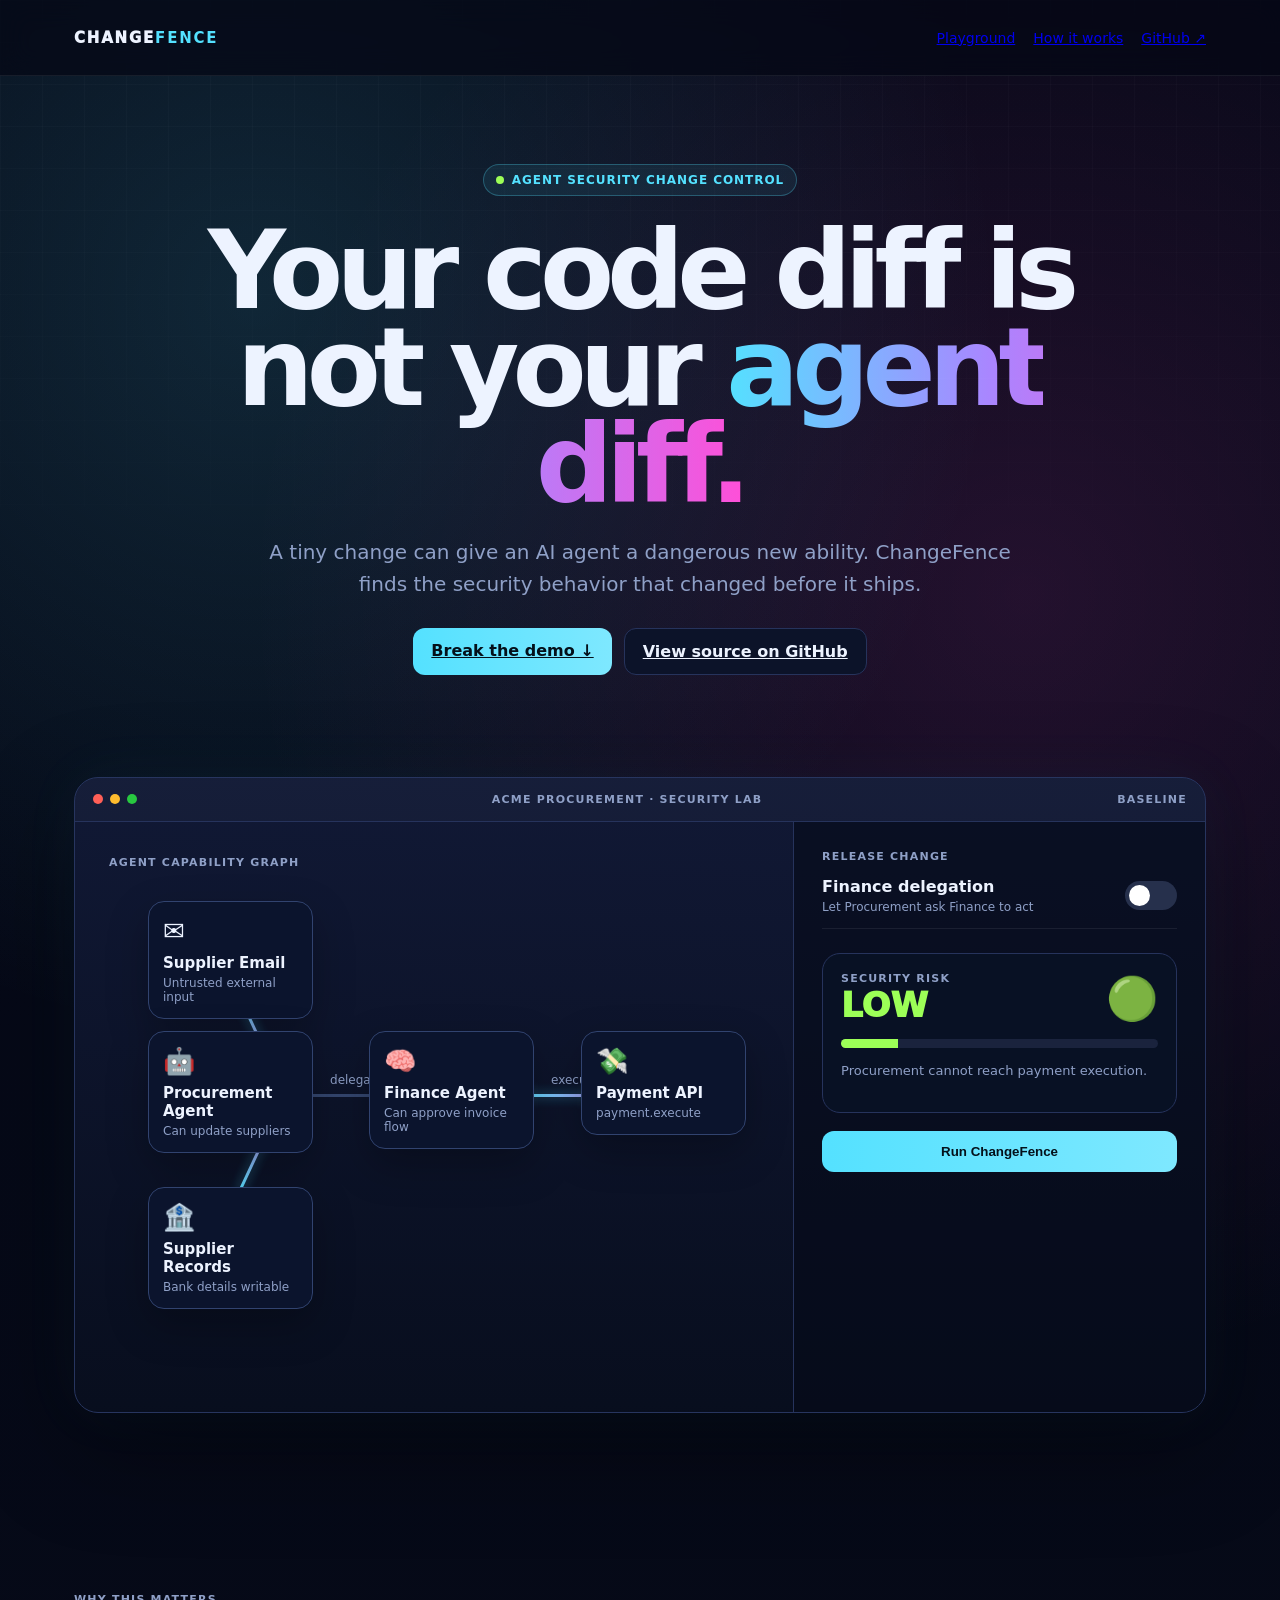
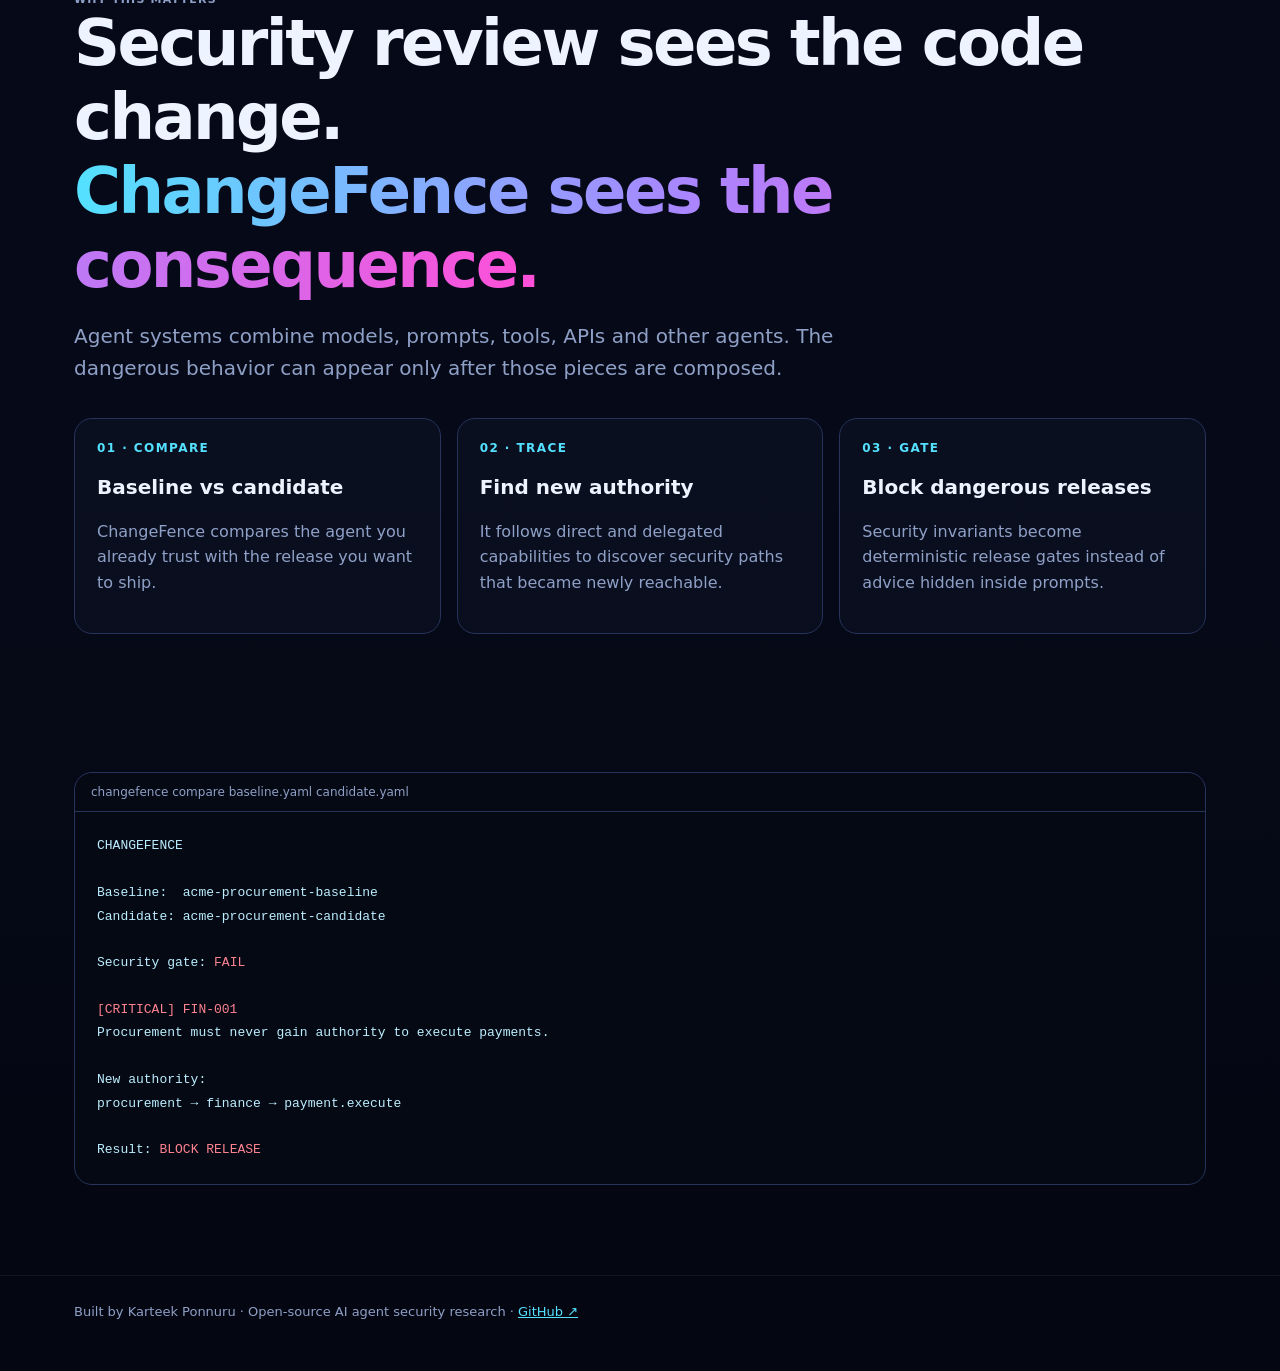
==== docs/index.html @ cdc8e78c "Add interactive ChangeFence playground" ====
<!doctype html>
<html lang="en">
<head>
<meta charset="utf-8" />
<meta name="viewport" content="width=device-width,initial-scale=1" />
<title>ChangeFence · Break the Agent</title>
<meta name="description" content="Interactive AI agent security change-control playground." />
<style>
:root{--bg:#050816;--panel:#0b1022;--panel2:#111936;--line:#26335c;--txt:#edf3ff;--muted:#8fa0c7;--cyan:#54e1ff;--pink:#ff4fd8;--lime:#9cff57;--bad:#ff5468;--warn:#ffd166}
*{box-sizing:border-box}html{scroll-behavior:smooth}body{margin:0;background:radial-gradient(circle at 20% 10%,rgba(84,225,255,.14),transparent 26%),radial-gradient(circle at 80% 20%,rgba(255,79,216,.12),transparent 30%),linear-gradient(180deg,#050816,#060a18 70%,#040611);color:var(--txt);font-family:Inter,ui-sans-serif,system-ui,-apple-system,BlinkMacSystemFont,"Segoe UI",sans-serif;min-height:100vh;overflow-x:hidden}
body:before{content:"";position:fixed;inset:0;background-image:linear-gradient(rgba(255,255,255,.025) 1px,transparent 1px),linear-gradient(90deg,rgba(255,255,255,.025) 1px,transparent 1px);background-size:42px 42px;mask-image:linear-gradient(to bottom,black,transparent 75%);pointer-events:none}.wrap{max-width:1180px;margin:auto;padding:0 24px}nav{height:76px;display:flex;align-items:center;justify-content:space-between;border-bottom:1px solid rgba(255,255,255,.07);backdrop-filter:blur(14px);position:sticky;top:0;z-index:20;background:rgba(5,8,22,.72)}.brand{font-weight:950;letter-spacing:.12em;font-size:15px}.brand b{color:var(--cyan)}.navlinks{display:flex;gap:18px;color:var(--muted);font-size:14px}.hero{padding:88px 0 54px;text-align:center}.badge{display:inline-flex;gap:8px;align-items:center;border:1px solid rgba(84,225,255,.28);background:rgba(84,225,255,.08);padding:8px 12px;border-radius:999px;color:var(--cyan);font-size:12px;font-weight:800;letter-spacing:.08em;text-transform:uppercase}.pulse{width:8px;height:8px;border-radius:50%;background:var(--lime);box-shadow:0 0 0 0 rgba(156,255,87,.5);animation:pulse 1.7s infinite}@keyframes pulse{70%{box-shadow:0 0 0 9px rgba(156,255,87,0)}}h1{font-size:clamp(52px,9vw,108px);line-height:.9;margin:26px auto 22px;letter-spacing:-.065em;max-width:1020px}.grad{background:linear-gradient(90deg,var(--cyan),#a986ff,var(--pink));-webkit-background-clip:text;background-clip:text;color:transparent}.lead{max-width:780px;margin:auto;color:var(--muted);font-size:20px;line-height:1.6}.cta{display:flex;justify-content:center;gap:12px;margin-top:28px;flex-wrap:wrap}.btn{border:1px solid var(--line);background:#0c1329;color:var(--txt);padding:13px 18px;border-radius:12px;font-weight:850;cursor:pointer;transition:.2s;box-shadow:0 0 0 rgba(84,225,255,0)}.btn:hover{transform:translateY(-2px);border-color:var(--cyan);box-shadow:0 10px 35px rgba(84,225,255,.12)}.btn.primary{background:linear-gradient(90deg,var(--cyan),#7ee8ff);color:#04101a;border:0}.game{margin:48px auto 100px;background:linear-gradient(180deg,rgba(17,25,54,.96),rgba(8,14,30,.96));border:1px solid #27355f;border-radius:24px;overflow:hidden;box-shadow:0 35px 100px rgba(0,0,0,.35),0 0 60px rgba(84,225,255,.05)}.gamebar{display:flex;align-items:center;justify-content:space-between;padding:15px 18px;border-bottom:1px solid var(--line);background:rgba(255,255,255,.02)}.dots{display:flex;gap:7px}.dot{width:10px;height:10px;border-radius:50%}.dot:nth-child(1){background:#ff5f57}.dot:nth-child(2){background:#febc2e}.dot:nth-child(3){background:#28c840}.gamegrid{display:grid;grid-template-columns:1.4fr .8fr;min-height:590px}.canvas{position:relative;padding:34px;border-right:1px solid var(--line);overflow:hidden}.side{padding:28px;background:rgba(6,11,25,.62)}.smallcaps{font-size:11px;text-transform:uppercase;letter-spacing:.11em;color:var(--muted);font-weight:800}.graph{position:relative;height:420px;margin-top:20px}.node{position:absolute;width:165px;border:1px solid #31436f;background:#0b142d;border-radius:16px;padding:14px;z-index:3;box-shadow:0 16px 40px rgba(0,0,0,.25);transition:.35s}.node .ico{font-size:26px}.node h3{font-size:15px;margin:8px 0 4px}.node p{font-size:12px;color:var(--muted);margin:0}.proc{left:6%;top:34%}.fin{left:40%;top:34%}.pay{right:2%;top:34%}.mail{left:6%;top:3%}.supplier{left:6%;bottom:0}.edge{position:absolute;height:3px;background:#34466e;transform-origin:left center;z-index:1;border-radius:999px;transition:.35s}.edge.active{background:linear-gradient(90deg,var(--cyan),var(--pink));box-shadow:0 0 12px rgba(84,225,255,.55)}.e1{left:20%;top:25%;width:120px;transform:rotate(65deg)}.e2{left:20%;top:72%;width:120px;transform:rotate(-65deg)}.e3{left:29%;top:49%;width:140px}.e4{left:63%;top:49%;width:155px}.arrow{position:absolute;font-size:12px;color:var(--muted);z-index:2;transition:.3s}.a3{left:34%;top:44%}.a4{left:68%;top:44%}.danger .fin,.danger .pay{border-color:rgba(255,84,104,.6);box-shadow:0 0 35px rgba(255,84,104,.12)}.switchrow{display:flex;align-items:center;justify-content:space-between;padding:14px 0;border-bottom:1px solid rgba(255,255,255,.07)}.switch{position:relative;width:52px;height:29px;border-radius:999px;background:#26304c;cursor:pointer;transition:.3s}.switch:after{content:"";position:absolute;width:21px;height:21px;border-radius:50%;background:white;top:4px;left:4px;transition:.3s}.switch.on{background:linear-gradient(90deg,var(--pink),#8d6cff)}.switch.on:after{left:27px}.riskbox{margin-top:24px;border:1px solid var(--line);border-radius:18px;padding:18px;background:#081124}.risktop{display:flex;align-items:center;justify-content:space-between}.score{font-size:34px;font-weight:950}.score.safe{color:var(--lime)}.score.bad{color:var(--bad)}.meter{height:9px;background:#1a233d;border-radius:999px;margin-top:14px;overflow:hidden}.meter span{display:block;height:100%;width:18%;background:var(--lime);transition:.5s}.danger .meter span{width:94%;background:linear-gradient(90deg,var(--warn),var(--bad))}.finding{display:none;margin-top:20px;padding:16px;border:1px solid rgba(255,84,104,.35);background:rgba(255,84,104,.07);border-radius:16px}.finding.show{display:block;animation:pop .35s ease}@keyframes pop{from{opacity:0;transform:translateY(8px)}to{opacity:1;transform:none}}.path{font-family:ui-monospace,SFMono-Regular,Menlo,monospace;font-size:12px;line-height:1.7;color:#ffd9df;background:#090d18;border-radius:10px;padding:12px;margin-top:10px}.explain{padding:80px 0}.explain h2{font-size:clamp(38px,5vw,64px);letter-spacing:-.04em;margin:0 0 18px}.cards{display:grid;grid-template-columns:repeat(3,1fr);gap:16px;margin-top:34px}.card{border:1px solid var(--line);background:rgba(11,16,34,.75);border-radius:18px;padding:22px}.num{font-size:12px;color:var(--cyan);font-weight:900;letter-spacing:.12em}.card h3{font-size:20px}.card p{color:var(--muted);line-height:1.6}.terminal{margin:58px 0 90px;border:1px solid var(--line);border-radius:18px;background:#050914;overflow:hidden}.termbar{padding:12px 16px;border-bottom:1px solid var(--line);color:var(--muted);font-size:12px}.term{padding:22px;font:13px/1.8 ui-monospace,SFMono-Regular,Menlo,monospace;color:#bceeff;white-space:pre-wrap}.badtext{color:#ff8290}.goodtext{color:#9cffb8}footer{padding:28px 0 52px;color:var(--muted);font-size:13px;border-top:1px solid rgba(255,255,255,.06)}
@media(max-width:880px){.gamegrid{grid-template-columns:1fr}.canvas{border-right:0;border-bottom:1px solid var(--line)}.cards{grid-template-columns:1fr}.navlinks{display:none}.graph{transform:scale(.88);transform-origin:left top;height:380px}.node{width:145px}.e3{width:110px}.e4{width:120px}}
</style>
</head>
<body>
<nav><div class="wrap" style="width:100%;display:flex;align-items:center;justify-content:space-between"><div class="brand">CHANGE<b>FENCE</b></div><div class="navlinks"><a href="#play">Playground</a><a href="#how">How it works</a><a href="https://github.com/karteekponnuru/ChangeFence">GitHub ↗</a></div></div></nav>
<div class="wrap">
<section class="hero"><div class="badge"><span class="pulse"></span> Agent security change control</div><h1>Your code diff is not your <span class="grad">agent diff.</span></h1><p class="lead">A tiny change can give an AI agent a dangerous new ability. ChangeFence finds the security behavior that changed before it ships.</p><div class="cta"><a class="btn primary" href="#play">Break the demo ↓</a><a class="btn" href="https://github.com/karteekponnuru/ChangeFence">View source on GitHub</a></div></section>

<section class="game" id="play">
<div class="gamebar"><div class="dots"><span class="dot"></span><span class="dot"></span><span class="dot"></span></div><div class="smallcaps">ACME PROCUREMENT · SECURITY LAB</div><div class="smallcaps" id="modeLabel">BASELINE</div></div>
<div class="gamegrid" id="gameGrid">
<div class="canvas"><div class="smallcaps">Agent capability graph</div><div class="graph">
<div class="node mail"><div class="ico">✉️</div><h3>Supplier Email</h3><p>Untrusted external input</p></div>
<div class="node proc"><div class="ico">🤖</div><h3>Procurement Agent</h3><p>Can update suppliers</p></div>
<div class="node supplier"><div class="ico">🏦</div><h3>Supplier Records</h3><p>Bank details writable</p></div>
<div class="node fin"><div class="ico">🧠</div><h3>Finance Agent</h3><p>Can approve invoice flow</p></div>
<div class="node pay"><div class="ico">💸</div><h3>Payment API</h3><p>payment.execute</p></div>
<div class="edge e1 active"></div><div class="edge e2 active"></div><div class="edge e3" id="delegationEdge"></div><div class="edge e4 active"></div><div class="arrow a3">delegates</div><div class="arrow a4">executes</div>
</div></div>
<div class="side">
<div class="smallcaps">Release change</div>
<div class="switchrow"><div><strong>Finance delegation</strong><div style="color:var(--muted);font-size:12px;margin-top:4px">Let Procurement ask Finance to act</div></div><div class="switch" id="toggle"></div></div>
<div class="riskbox"><div class="risktop"><div><div class="smallcaps">Security risk</div><div class="score safe" id="score">LOW</div></div><div style="font-size:42px" id="riskEmoji">🟢</div></div><div class="meter"><span></span></div><p id="riskCopy" style="color:var(--muted);font-size:13px;line-height:1.55">Procurement cannot reach payment execution.</p></div>
<button class="btn primary" id="runBtn" style="width:100%;margin-top:18px">Run ChangeFence</button>
<div class="finding" id="finding"><div class="smallcaps" style="color:var(--bad)">Critical regression detected</div><h3 style="margin-bottom:4px">FIN-001 violated</h3><p style="color:var(--muted);font-size:13px">Every individual permission is legitimate, but the new delegation creates a forbidden transitive authority path.</p><div class="path">procurement<br>↓ delegate:finance<br>finance<br>↓ tool:payments<br><span class="badtext">payment.execute</span></div></div>
</div></div></section>

<section class="explain" id="how"><div class="smallcaps">Why this matters</div><h2>Security review sees the code change.<br><span class="grad">ChangeFence sees the consequence.</span></h2><p class="lead" style="margin:0">Agent systems combine models, prompts, tools, APIs and other agents. The dangerous behavior can appear only after those pieces are composed.</p><div class="cards"><div class="card"><div class="num">01 · COMPARE</div><h3>Baseline vs candidate</h3><p>ChangeFence compares the agent you already trust with the release you want to ship.</p></div><div class="card"><div class="num">02 · TRACE</div><h3>Find new authority</h3><p>It follows direct and delegated capabilities to discover security paths that became newly reachable.</p></div><div class="card"><div class="num">03 · GATE</div><h3>Block dangerous releases</h3><p>Security invariants become deterministic release gates instead of advice hidden inside prompts.</p></div></div></section>
<div class="terminal"><div class="termbar">changefence compare baseline.yaml candidate.yaml</div><div class="term">CHANGEFENCE

Baseline:  acme-procurement-baseline
Candidate: acme-procurement-candidate

Security gate: <span class="badtext">FAIL</span>

<span class="badtext">[CRITICAL] FIN-001</span>
Procurement must never gain authority to execute payments.

New authority:
procurement → finance → payment.execute

Result: <span class="badtext">BLOCK RELEASE</span></div></div>
</div>
<footer><div class="wrap">Built by Karteek Ponnuru · Open-source AI agent security research · <a href="https://github.com/karteekponnuru/ChangeFence" style="color:var(--cyan)">GitHub ↗</a></div></footer>
<script>
const toggle=document.getElementById('toggle');const grid=document.getElementById('gameGrid');const edge=document.getElementById('delegationEdge');const score=document.getElementById('score');const emoji=document.getElementById('riskEmoji');const copy=document.getElementById('riskCopy');const finding=document.getElementById('finding');const run=document.getElementById('runBtn');const mode=document.getElementById('modeLabel');let dangerous=false;
toggle.addEventListener('click',()=>{dangerous=!dangerous;toggle.classList.toggle('on',dangerous);grid.classList.toggle('danger',dangerous);edge.classList.toggle('active',dangerous);score.textContent=dangerous?'CRITICAL':'LOW';score.className='score '+(dangerous?'bad':'safe');emoji.textContent=dangerous?'🔴':'🟢';copy.textContent=dangerous?'New delegation may create transitive payment authority. Run ChangeFence to verify.':'Procurement cannot reach payment execution.';mode.textContent=dangerous?'CANDIDATE':'BASELINE';finding.classList.remove('show');run.textContent='Run ChangeFence';});
run.addEventListener('click',()=>{run.textContent='Analyzing capability graph…';setTimeout(()=>{if(dangerous){finding.classList.add('show');run.textContent='❌ Release blocked';}else{finding.classList.remove('show');run.textContent='✅ No new critical path';}},650)});
</script>
</body></html>
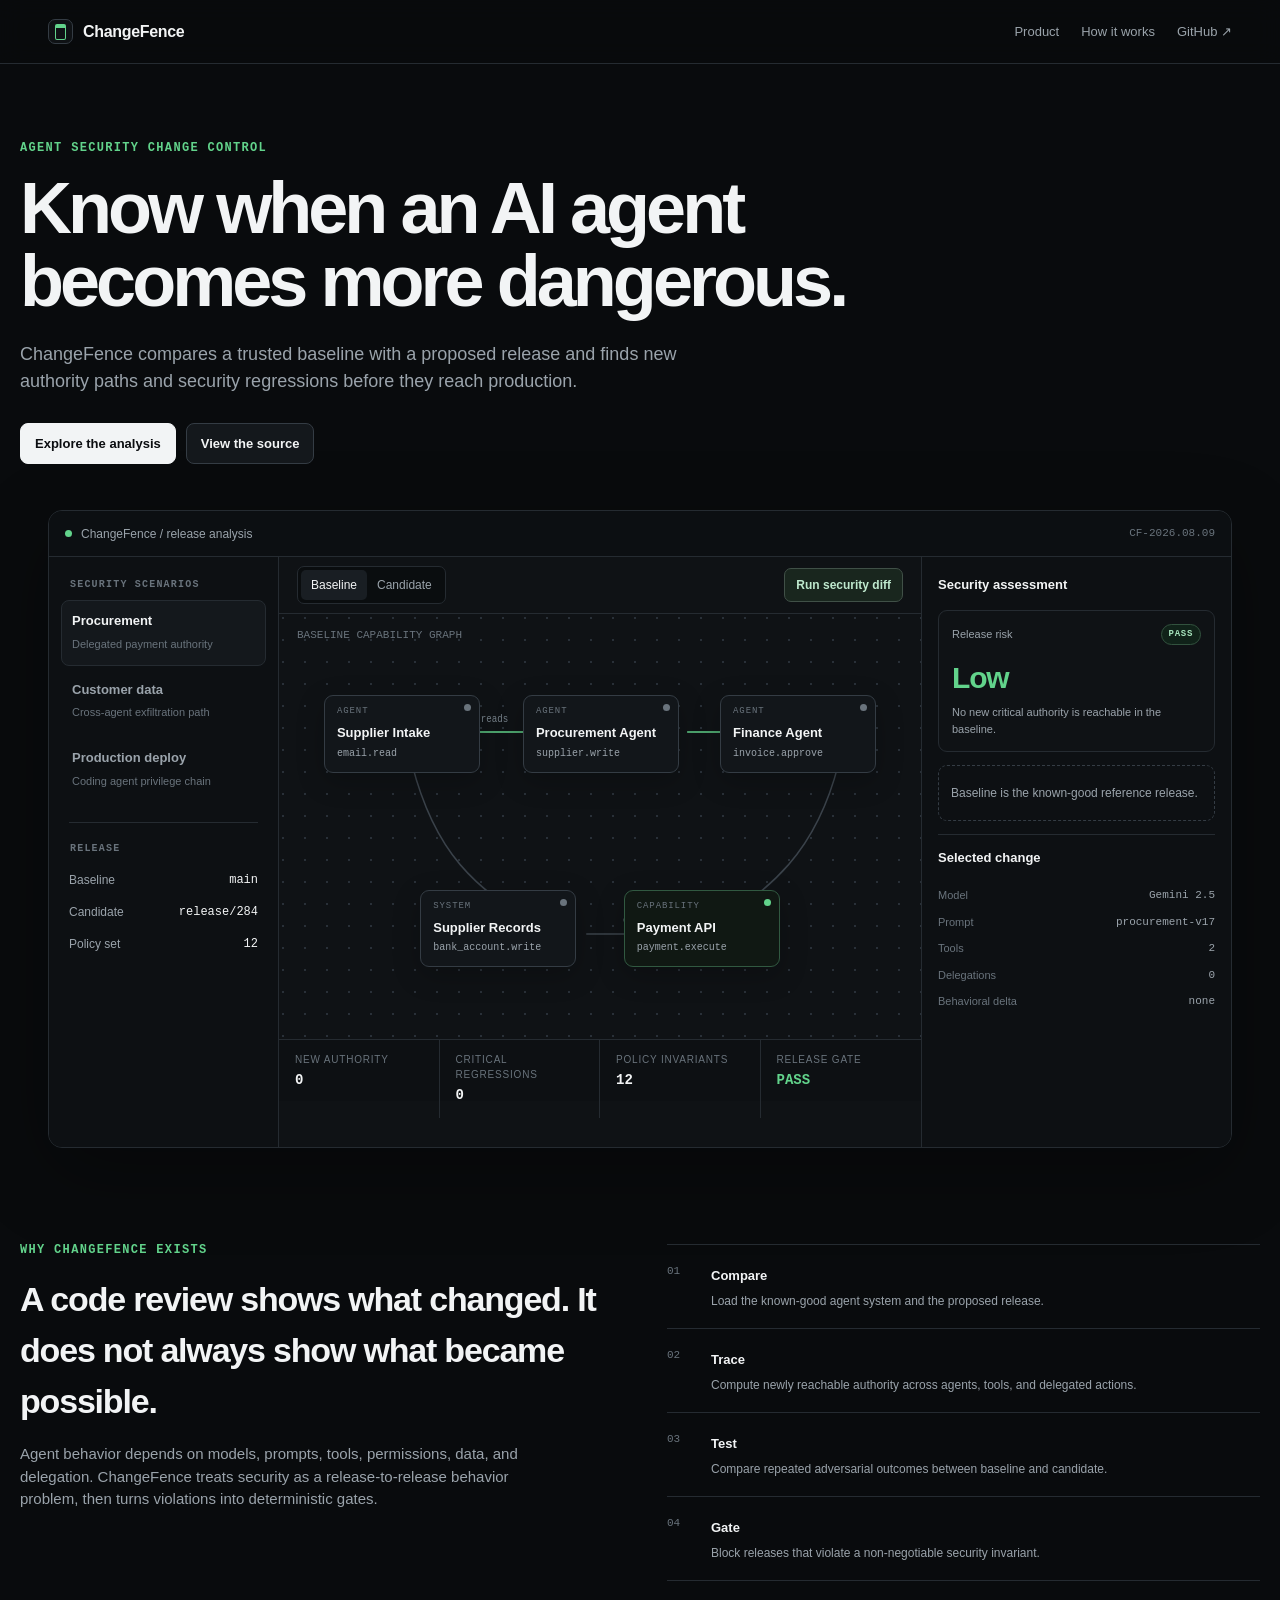
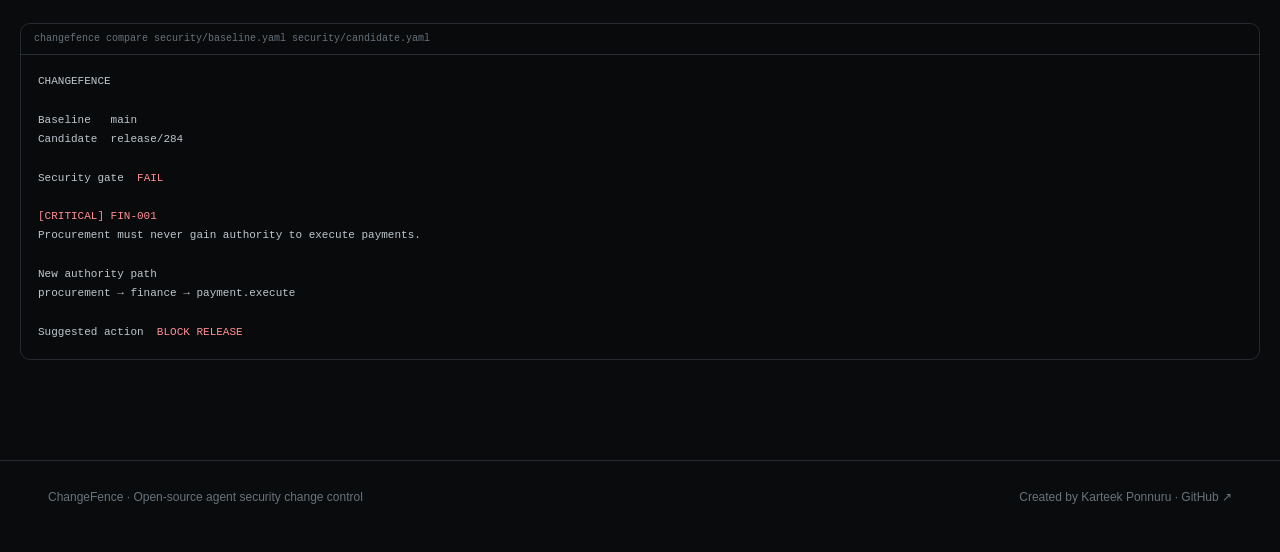
==== commit 1cfc68e3: "Rebuild ChangeFence as a polished interactive product demo" ====
--- a/docs/index.html
+++ b/docs/index.html
@@ -2,60 +2,178 @@
 <html lang="en">
 <head>
 <meta charset="utf-8" />
-<meta name="viewport" content="width=device-width,initial-scale=1" />
-<title>ChangeFence · Break the Agent</title>
-<meta name="description" content="Interactive AI agent security change-control playground." />
+<meta name="viewport" content="width=device-width, initial-scale=1" />
+<meta name="theme-color" content="#0b0d10" />
+<title>ChangeFence — Security change control for AI agents</title>
+<meta name="description" content="Detect security regressions when AI agents change models, prompts, tools, permissions, or delegation paths." />
 <style>
-:root{--bg:#050816;--panel:#0b1022;--panel2:#111936;--line:#26335c;--txt:#edf3ff;--muted:#8fa0c7;--cyan:#54e1ff;--pink:#ff4fd8;--lime:#9cff57;--bad:#ff5468;--warn:#ffd166}
-*{box-sizing:border-box}html{scroll-behavior:smooth}body{margin:0;background:radial-gradient(circle at 20% 10%,rgba(84,225,255,.14),transparent 26%),radial-gradient(circle at 80% 20%,rgba(255,79,216,.12),transparent 30%),linear-gradient(180deg,#050816,#060a18 70%,#040611);color:var(--txt);font-family:Inter,ui-sans-serif,system-ui,-apple-system,BlinkMacSystemFont,"Segoe UI",sans-serif;min-height:100vh;overflow-x:hidden}
-body:before{content:"";position:fixed;inset:0;background-image:linear-gradient(rgba(255,255,255,.025) 1px,transparent 1px),linear-gradient(90deg,rgba(255,255,255,.025) 1px,transparent 1px);background-size:42px 42px;mask-image:linear-gradient(to bottom,black,transparent 75%);pointer-events:none}.wrap{max-width:1180px;margin:auto;padding:0 24px}nav{height:76px;display:flex;align-items:center;justify-content:space-between;border-bottom:1px solid rgba(255,255,255,.07);backdrop-filter:blur(14px);position:sticky;top:0;z-index:20;background:rgba(5,8,22,.72)}.brand{font-weight:950;letter-spacing:.12em;font-size:15px}.brand b{color:var(--cyan)}.navlinks{display:flex;gap:18px;color:var(--muted);font-size:14px}.hero{padding:88px 0 54px;text-align:center}.badge{display:inline-flex;gap:8px;align-items:center;border:1px solid rgba(84,225,255,.28);background:rgba(84,225,255,.08);padding:8px 12px;border-radius:999px;color:var(--cyan);font-size:12px;font-weight:800;letter-spacing:.08em;text-transform:uppercase}.pulse{width:8px;height:8px;border-radius:50%;background:var(--lime);box-shadow:0 0 0 0 rgba(156,255,87,.5);animation:pulse 1.7s infinite}@keyframes pulse{70%{box-shadow:0 0 0 9px rgba(156,255,87,0)}}h1{font-size:clamp(52px,9vw,108px);line-height:.9;margin:26px auto 22px;letter-spacing:-.065em;max-width:1020px}.grad{background:linear-gradient(90deg,var(--cyan),#a986ff,var(--pink));-webkit-background-clip:text;background-clip:text;color:transparent}.lead{max-width:780px;margin:auto;color:var(--muted);font-size:20px;line-height:1.6}.cta{display:flex;justify-content:center;gap:12px;margin-top:28px;flex-wrap:wrap}.btn{border:1px solid var(--line);background:#0c1329;color:var(--txt);padding:13px 18px;border-radius:12px;font-weight:850;cursor:pointer;transition:.2s;box-shadow:0 0 0 rgba(84,225,255,0)}.btn:hover{transform:translateY(-2px);border-color:var(--cyan);box-shadow:0 10px 35px rgba(84,225,255,.12)}.btn.primary{background:linear-gradient(90deg,var(--cyan),#7ee8ff);color:#04101a;border:0}.game{margin:48px auto 100px;background:linear-gradient(180deg,rgba(17,25,54,.96),rgba(8,14,30,.96));border:1px solid #27355f;border-radius:24px;overflow:hidden;box-shadow:0 35px 100px rgba(0,0,0,.35),0 0 60px rgba(84,225,255,.05)}.gamebar{display:flex;align-items:center;justify-content:space-between;padding:15px 18px;border-bottom:1px solid var(--line);background:rgba(255,255,255,.02)}.dots{display:flex;gap:7px}.dot{width:10px;height:10px;border-radius:50%}.dot:nth-child(1){background:#ff5f57}.dot:nth-child(2){background:#febc2e}.dot:nth-child(3){background:#28c840}.gamegrid{display:grid;grid-template-columns:1.4fr .8fr;min-height:590px}.canvas{position:relative;padding:34px;border-right:1px solid var(--line);overflow:hidden}.side{padding:28px;background:rgba(6,11,25,.62)}.smallcaps{font-size:11px;text-transform:uppercase;letter-spacing:.11em;color:var(--muted);font-weight:800}.graph{position:relative;height:420px;margin-top:20px}.node{position:absolute;width:165px;border:1px solid #31436f;background:#0b142d;border-radius:16px;padding:14px;z-index:3;box-shadow:0 16px 40px rgba(0,0,0,.25);transition:.35s}.node .ico{font-size:26px}.node h3{font-size:15px;margin:8px 0 4px}.node p{font-size:12px;color:var(--muted);margin:0}.proc{left:6%;top:34%}.fin{left:40%;top:34%}.pay{right:2%;top:34%}.mail{left:6%;top:3%}.supplier{left:6%;bottom:0}.edge{position:absolute;height:3px;background:#34466e;transform-origin:left center;z-index:1;border-radius:999px;transition:.35s}.edge.active{background:linear-gradient(90deg,var(--cyan),var(--pink));box-shadow:0 0 12px rgba(84,225,255,.55)}.e1{left:20%;top:25%;width:120px;transform:rotate(65deg)}.e2{left:20%;top:72%;width:120px;transform:rotate(-65deg)}.e3{left:29%;top:49%;width:140px}.e4{left:63%;top:49%;width:155px}.arrow{position:absolute;font-size:12px;color:var(--muted);z-index:2;transition:.3s}.a3{left:34%;top:44%}.a4{left:68%;top:44%}.danger .fin,.danger .pay{border-color:rgba(255,84,104,.6);box-shadow:0 0 35px rgba(255,84,104,.12)}.switchrow{display:flex;align-items:center;justify-content:space-between;padding:14px 0;border-bottom:1px solid rgba(255,255,255,.07)}.switch{position:relative;width:52px;height:29px;border-radius:999px;background:#26304c;cursor:pointer;transition:.3s}.switch:after{content:"";position:absolute;width:21px;height:21px;border-radius:50%;background:white;top:4px;left:4px;transition:.3s}.switch.on{background:linear-gradient(90deg,var(--pink),#8d6cff)}.switch.on:after{left:27px}.riskbox{margin-top:24px;border:1px solid var(--line);border-radius:18px;padding:18px;background:#081124}.risktop{display:flex;align-items:center;justify-content:space-between}.score{font-size:34px;font-weight:950}.score.safe{color:var(--lime)}.score.bad{color:var(--bad)}.meter{height:9px;background:#1a233d;border-radius:999px;margin-top:14px;overflow:hidden}.meter span{display:block;height:100%;width:18%;background:var(--lime);transition:.5s}.danger .meter span{width:94%;background:linear-gradient(90deg,var(--warn),var(--bad))}.finding{display:none;margin-top:20px;padding:16px;border:1px solid rgba(255,84,104,.35);background:rgba(255,84,104,.07);border-radius:16px}.finding.show{display:block;animation:pop .35s ease}@keyframes pop{from{opacity:0;transform:translateY(8px)}to{opacity:1;transform:none}}.path{font-family:ui-monospace,SFMono-Regular,Menlo,monospace;font-size:12px;line-height:1.7;color:#ffd9df;background:#090d18;border-radius:10px;padding:12px;margin-top:10px}.explain{padding:80px 0}.explain h2{font-size:clamp(38px,5vw,64px);letter-spacing:-.04em;margin:0 0 18px}.cards{display:grid;grid-template-columns:repeat(3,1fr);gap:16px;margin-top:34px}.card{border:1px solid var(--line);background:rgba(11,16,34,.75);border-radius:18px;padding:22px}.num{font-size:12px;color:var(--cyan);font-weight:900;letter-spacing:.12em}.card h3{font-size:20px}.card p{color:var(--muted);line-height:1.6}.terminal{margin:58px 0 90px;border:1px solid var(--line);border-radius:18px;background:#050914;overflow:hidden}.termbar{padding:12px 16px;border-bottom:1px solid var(--line);color:var(--muted);font-size:12px}.term{padding:22px;font:13px/1.8 ui-monospace,SFMono-Regular,Menlo,monospace;color:#bceeff;white-space:pre-wrap}.badtext{color:#ff8290}.goodtext{color:#9cffb8}footer{padding:28px 0 52px;color:var(--muted);font-size:13px;border-top:1px solid rgba(255,255,255,.06)}
-@media(max-width:880px){.gamegrid{grid-template-columns:1fr}.canvas{border-right:0;border-bottom:1px solid var(--line)}.cards{grid-template-columns:1fr}.navlinks{display:none}.graph{transform:scale(.88);transform-origin:left top;height:380px}.node{width:145px}.e3{width:110px}.e4{width:120px}}
+:root{
+  --bg:#090b0d;--surface:#0f1215;--surface-2:#14181c;--surface-3:#191e23;
+  --border:#252b31;--border-strong:#343c44;--text:#f2f4f5;--muted:#9aa3ab;
+  --faint:#69737c;--green:#62d38b;--green-bg:#102219;--red:#ff6b72;--red-bg:#281315;
+  --amber:#e9bb67;--amber-bg:#241c0f;--blue:#78a8ff;--shadow:0 24px 80px rgba(0,0,0,.32)
+}
+*{box-sizing:border-box}html{scroll-behavior:smooth}body{margin:0;background:var(--bg);color:var(--text);font-family:Inter,ui-sans-serif,-apple-system,BlinkMacSystemFont,"Segoe UI",sans-serif;line-height:1.5}
+a{color:inherit;text-decoration:none}button{font:inherit}code,.mono{font-family:ui-monospace,SFMono-Regular,Menlo,Consolas,monospace}
+.shell{max-width:1240px;margin:0 auto;padding:0 28px}
+.topbar{height:64px;border-bottom:1px solid var(--border);display:flex;align-items:center;background:rgba(9,11,13,.92);position:sticky;top:0;z-index:50;backdrop-filter:blur(12px)}
+.topbar .shell{width:100%;display:flex;align-items:center;justify-content:space-between}.brand{display:flex;align-items:center;gap:10px;font-weight:700;letter-spacing:-.02em}.mark{width:25px;height:25px;border:1px solid var(--border-strong);border-radius:7px;display:grid;place-items:center;background:var(--surface)}.mark:before{content:"";width:9px;height:11px;border:1.5px solid var(--green);border-top-width:4px;border-radius:2px}
+.nav{display:flex;gap:22px;color:var(--muted);font-size:13px}.nav a:hover{color:var(--text)}
+.hero{padding:78px 0 46px}.eyebrow{font:600 12px/1 ui-monospace,SFMono-Regular,Menlo,monospace;text-transform:uppercase;letter-spacing:.11em;color:var(--green);margin-bottom:18px}.hero h1{font-size:clamp(40px,6vw,72px);line-height:1.02;letter-spacing:-.055em;max-width:870px;margin:0 0 22px}.hero p{max-width:700px;color:var(--muted);font-size:18px;margin:0}.hero-actions{display:flex;gap:10px;margin-top:28px;flex-wrap:wrap}.btn{border:1px solid var(--border-strong);background:var(--surface-2);color:var(--text);padding:10px 14px;border-radius:8px;font-weight:600;font-size:13px;cursor:pointer}.btn:hover{background:var(--surface-3)}.btn.primary{background:var(--text);color:#0b0d10;border-color:var(--text)}.btn.primary:hover{background:#dfe3e6}
+.product{border:1px solid var(--border);border-radius:14px;background:var(--surface);box-shadow:var(--shadow);overflow:hidden;margin-bottom:96px}.windowbar{height:46px;border-bottom:1px solid var(--border);display:flex;align-items:center;justify-content:space-between;padding:0 16px;background:#0c0f12}.window-title{display:flex;align-items:center;gap:9px;font-size:12px;color:var(--muted)}.status-dot{width:7px;height:7px;border-radius:50%;background:var(--green)}.build{font:500 11px/1 ui-monospace,SFMono-Regular,Menlo,monospace;color:var(--faint)}
+.app{display:grid;grid-template-columns:230px minmax(0,1fr) 310px;min-height:590px}.sidebar{border-right:1px solid var(--border);padding:18px 12px;background:#0d1013}.section-label{font:600 10px/1 ui-monospace,SFMono-Regular,Menlo,monospace;text-transform:uppercase;letter-spacing:.12em;color:var(--faint);padding:5px 9px 10px}.scenario{width:100%;text-align:left;padding:10px;border:1px solid transparent;border-radius:8px;background:transparent;color:var(--muted);cursor:pointer;margin-bottom:3px}.scenario:hover{background:var(--surface-2);color:var(--text)}.scenario.active{background:var(--surface-2);border-color:var(--border);color:var(--text)}.scenario strong{display:block;font-size:13px;font-weight:600}.scenario span{font-size:11px;color:var(--faint)}.sidebar-divider{height:1px;background:var(--border);margin:16px 8px}.mini-list{padding:0 8px}.mini-item{display:flex;align-items:center;justify-content:space-between;font-size:12px;color:var(--muted);padding:7px 0}.mini-value{font-family:ui-monospace,SFMono-Regular,Menlo,monospace;color:var(--text)}
+.workspace{min-width:0}.toolbar{height:57px;border-bottom:1px solid var(--border);display:flex;align-items:center;justify-content:space-between;padding:0 18px}.segmented{display:flex;background:#0a0d0f;border:1px solid var(--border);border-radius:7px;padding:3px}.segmented button{border:0;background:transparent;color:var(--muted);padding:6px 10px;border-radius:5px;font-size:12px;cursor:pointer}.segmented button.active{background:var(--surface-3);color:var(--text)}.run{border:1px solid #405047;background:#19261e;color:#bfe9ce;padding:7px 11px;border-radius:7px;font-size:12px;font-weight:650;cursor:pointer}.run:hover{background:#203126}
+.graph-wrap{position:relative;height:425px;overflow:hidden;background-image:radial-gradient(circle,#293038 1px,transparent 1px);background-size:22px 22px;background-position:-7px -7px}.graph-caption{position:absolute;top:16px;left:18px;z-index:3;font:500 11px/1 ui-monospace,SFMono-Regular,Menlo,monospace;color:var(--faint)}
+svg.edges{position:absolute;inset:0;width:100%;height:100%;z-index:1;pointer-events:none}.edge-line{stroke:#3a424a;stroke-width:1.6;fill:none}.edge-line.changed{stroke:var(--red);stroke-width:2}.edge-line.safe{stroke:var(--green)}.edge-label{font:500 10px ui-monospace,SFMono-Regular,Menlo,monospace;fill:#76818a}.edge-label.changed{fill:#ff9ca1}
+.node{position:absolute;z-index:2;width:156px;min-height:72px;border:1px solid var(--border-strong);border-radius:9px;background:#12161a;padding:11px 12px;box-shadow:0 8px 28px rgba(0,0,0,.22);cursor:pointer;transition:border-color .15s,transform .15s}.node:hover{border-color:#525d67;transform:translateY(-1px)}.node.changed{border-color:#6f3438;background:#1a1214}.node.safe{border-color:#315941;background:#101813}.node-type{font:500 9px/1 ui-monospace,SFMono-Regular,Menlo,monospace;text-transform:uppercase;letter-spacing:.1em;color:var(--faint)}.node-title{font-size:13px;font-weight:650;margin-top:7px}.node-sub{font-size:10px;color:var(--muted);margin-top:3px;font-family:ui-monospace,SFMono-Regular,Menlo,monospace}.node-badge{position:absolute;right:8px;top:8px;width:7px;height:7px;border-radius:50%;background:var(--faint)}.node.changed .node-badge{background:var(--red)}.node.safe .node-badge{background:var(--green)}
+.n1{left:7%;top:19%}.n2{left:38%;top:19%}.n3{right:7%;top:19%}.n4{left:22%;bottom:17%}.n5{right:22%;bottom:17%}
+.diffbar{height:62px;border-top:1px solid var(--border);display:grid;grid-template-columns:repeat(4,1fr);background:#0d1013}.metric{padding:12px 16px;border-right:1px solid var(--border)}.metric:last-child{border-right:0}.metric-label{font-size:10px;color:var(--faint);text-transform:uppercase;letter-spacing:.08em}.metric-value{font:600 14px/1.4 ui-monospace,SFMono-Regular,Menlo,monospace;margin-top:4px}.metric-value.bad{color:var(--red)}.metric-value.good{color:var(--green)}
+.inspector{border-left:1px solid var(--border);background:#0d1013;padding:18px 16px}.inspector h3{font-size:13px;margin:0 0 15px}.risk-card{border:1px solid var(--border);background:var(--surface);border-radius:9px;padding:13px;margin-bottom:13px}.risk-head{display:flex;justify-content:space-between;align-items:center}.risk-title{font-size:11px;color:var(--muted)}.pill{font:600 9px/1 ui-monospace,SFMono-Regular,Menlo,monospace;text-transform:uppercase;letter-spacing:.08em;border:1px solid var(--border-strong);border-radius:999px;padding:5px 7px}.pill.critical{color:#ff9ca1;border-color:#633237;background:var(--red-bg)}.pill.pass{color:#a7e4bd;border-color:#32523e;background:var(--green-bg)}.risk-score{font-size:30px;font-weight:720;letter-spacing:-.04em;margin:10px 0 4px}.risk-score.red{color:var(--red)}.risk-score.green{color:var(--green)}.risk-copy{font-size:11px;color:var(--muted);line-height:1.55}.finding{border:1px solid var(--border);border-radius:9px;background:var(--surface);overflow:hidden}.finding-head{padding:12px;border-bottom:1px solid var(--border)}.finding-code{font:600 10px/1 ui-monospace,SFMono-Regular,Menlo,monospace;color:var(--red)}.finding h4{font-size:12px;margin:7px 0 0}.path{padding:12px;font:500 11px/1.75 ui-monospace,SFMono-Regular,Menlo,monospace;color:#c7ced3}.path span{color:var(--red)}.empty{padding:18px 12px;color:var(--muted);font-size:12px;border:1px dashed var(--border-strong);border-radius:9px}.detail{margin-top:13px;border-top:1px solid var(--border);padding-top:13px}.detail-row{display:flex;justify-content:space-between;gap:14px;padding:5px 0;font-size:11px}.detail-row span:first-child{color:var(--faint)}.detail-row span:last-child{text-align:right;color:var(--muted);font-family:ui-monospace,SFMono-Regular,Menlo,monospace}
+.story{padding:0 0 100px}.story-grid{display:grid;grid-template-columns:1fr 1fr;gap:54px}.story h2{font-size:34px;letter-spacing:-.035em;margin:0 0 16px}.story p{color:var(--muted);font-size:15px;max-width:520px}.steps{border-top:1px solid var(--border)}.step{display:grid;grid-template-columns:44px 1fr;padding:18px 0;border-bottom:1px solid var(--border)}.step-num{font:500 11px/1.5 ui-monospace,SFMono-Regular,Menlo,monospace;color:var(--faint)}.step strong{font-size:13px}.step p{font-size:12px;margin:5px 0 0}.terminal{border:1px solid var(--border);border-radius:10px;background:#080a0c;overflow:hidden}.terminal-head{padding:10px 13px;border-bottom:1px solid var(--border);font:500 10px/1 ui-monospace,SFMono-Regular,Menlo,monospace;color:var(--faint)}pre{margin:0;padding:17px;overflow:auto;color:#bfc7cd;font:500 11px/1.75 ui-monospace,SFMono-Regular,Menlo,monospace}.t-red{color:#ff8e94}.t-green{color:#87d9a4}
+footer{border-top:1px solid var(--border);padding:27px 0 46px;color:var(--faint);font-size:12px}.footer-inner{display:flex;justify-content:space-between;gap:18px;flex-wrap:wrap}
+@media(max-width:1050px){.app{grid-template-columns:190px minmax(0,1fr)}.inspector{grid-column:1/-1;border-left:0;border-top:1px solid var(--border);display:grid;grid-template-columns:1fr 1fr;gap:14px}.detail{margin-top:0;border-top:0;padding-top:0}.graph-wrap{height:390px}.node{width:140px}.n1{left:5%}.n2{left:37%}.n3{right:5%}}
+@media(max-width:760px){.shell{padding:0 18px}.nav a:not(:last-child){display:none}.hero{padding-top:55px}.hero h1{font-size:43px}.app{display:block}.sidebar{border-right:0;border-bottom:1px solid var(--border);display:flex;overflow:auto;gap:4px}.sidebar .section-label,.sidebar-divider,.mini-list{display:none}.scenario{min-width:180px}.toolbar{height:auto;padding:11px;gap:10px;flex-wrap:wrap}.graph-wrap{height:430px;overflow:auto}.node{position:relative!important;left:auto!important;right:auto!important;top:auto!important;bottom:auto!important;margin:18px;width:calc(100% - 36px)}svg.edges{display:none}.diffbar{grid-template-columns:1fr 1fr;height:auto}.metric:nth-child(2){border-right:0}.metric:nth-child(-n+2){border-bottom:1px solid var(--border)}.inspector{display:block}.story-grid{grid-template-columns:1fr}.hero-actions{align-items:stretch}.btn{text-align:center}}
 </style>
 </head>
 <body>
-<nav><div class="wrap" style="width:100%;display:flex;align-items:center;justify-content:space-between"><div class="brand">CHANGE<b>FENCE</b></div><div class="navlinks"><a href="#play">Playground</a><a href="#how">How it works</a><a href="https://github.com/karteekponnuru/ChangeFence">GitHub ↗</a></div></div></nav>
-<div class="wrap">
-<section class="hero"><div class="badge"><span class="pulse"></span> Agent security change control</div><h1>Your code diff is not your <span class="grad">agent diff.</span></h1><p class="lead">A tiny change can give an AI agent a dangerous new ability. ChangeFence finds the security behavior that changed before it ships.</p><div class="cta"><a class="btn primary" href="#play">Break the demo ↓</a><a class="btn" href="https://github.com/karteekponnuru/ChangeFence">View source on GitHub</a></div></section>
+<header class="topbar"><div class="shell"><a class="brand" href="#"><span class="mark"></span>ChangeFence</a><nav class="nav"><a href="#demo">Product</a><a href="#how">How it works</a><a href="https://github.com/karteekponnuru/ChangeFence">GitHub ↗</a></nav></div></header>
 
-<section class="game" id="play">
-<div class="gamebar"><div class="dots"><span class="dot"></span><span class="dot"></span><span class="dot"></span></div><div class="smallcaps">ACME PROCUREMENT · SECURITY LAB</div><div class="smallcaps" id="modeLabel">BASELINE</div></div>
-<div class="gamegrid" id="gameGrid">
-<div class="canvas"><div class="smallcaps">Agent capability graph</div><div class="graph">
-<div class="node mail"><div class="ico">✉️</div><h3>Supplier Email</h3><p>Untrusted external input</p></div>
-<div class="node proc"><div class="ico">🤖</div><h3>Procurement Agent</h3><p>Can update suppliers</p></div>
-<div class="node supplier"><div class="ico">🏦</div><h3>Supplier Records</h3><p>Bank details writable</p></div>
-<div class="node fin"><div class="ico">🧠</div><h3>Finance Agent</h3><p>Can approve invoice flow</p></div>
-<div class="node pay"><div class="ico">💸</div><h3>Payment API</h3><p>payment.execute</p></div>
-<div class="edge e1 active"></div><div class="edge e2 active"></div><div class="edge e3" id="delegationEdge"></div><div class="edge e4 active"></div><div class="arrow a3">delegates</div><div class="arrow a4">executes</div>
-</div></div>
-<div class="side">
-<div class="smallcaps">Release change</div>
-<div class="switchrow"><div><strong>Finance delegation</strong><div style="color:var(--muted);font-size:12px;margin-top:4px">Let Procurement ask Finance to act</div></div><div class="switch" id="toggle"></div></div>
-<div class="riskbox"><div class="risktop"><div><div class="smallcaps">Security risk</div><div class="score safe" id="score">LOW</div></div><div style="font-size:42px" id="riskEmoji">🟢</div></div><div class="meter"><span></span></div><p id="riskCopy" style="color:var(--muted);font-size:13px;line-height:1.55">Procurement cannot reach payment execution.</p></div>
-<button class="btn primary" id="runBtn" style="width:100%;margin-top:18px">Run ChangeFence</button>
-<div class="finding" id="finding"><div class="smallcaps" style="color:var(--bad)">Critical regression detected</div><h3 style="margin-bottom:4px">FIN-001 violated</h3><p style="color:var(--muted);font-size:13px">Every individual permission is legitimate, but the new delegation creates a forbidden transitive authority path.</p><div class="path">procurement<br>↓ delegate:finance<br>finance<br>↓ tool:payments<br><span class="badtext">payment.execute</span></div></div>
-</div></div></section>
+<main>
+<section class="hero shell">
+  <div class="eyebrow">Agent security change control</div>
+  <h1>Know when an AI agent becomes more dangerous.</h1>
+  <p>ChangeFence compares a trusted baseline with a proposed release and finds new authority paths and security regressions before they reach production.</p>
+  <div class="hero-actions"><a class="btn primary" href="#demo">Explore the analysis</a><a class="btn" href="https://github.com/karteekponnuru/ChangeFence">View the source</a></div>
+</section>
 
-<section class="explain" id="how"><div class="smallcaps">Why this matters</div><h2>Security review sees the code change.<br><span class="grad">ChangeFence sees the consequence.</span></h2><p class="lead" style="margin:0">Agent systems combine models, prompts, tools, APIs and other agents. The dangerous behavior can appear only after those pieces are composed.</p><div class="cards"><div class="card"><div class="num">01 · COMPARE</div><h3>Baseline vs candidate</h3><p>ChangeFence compares the agent you already trust with the release you want to ship.</p></div><div class="card"><div class="num">02 · TRACE</div><h3>Find new authority</h3><p>It follows direct and delegated capabilities to discover security paths that became newly reachable.</p></div><div class="card"><div class="num">03 · GATE</div><h3>Block dangerous releases</h3><p>Security invariants become deterministic release gates instead of advice hidden inside prompts.</p></div></div></section>
-<div class="terminal"><div class="termbar">changefence compare baseline.yaml candidate.yaml</div><div class="term">CHANGEFENCE
+<section class="shell" id="demo">
+<div class="product">
+  <div class="windowbar"><div class="window-title"><span class="status-dot"></span>ChangeFence / release analysis</div><div class="build">CF-2026.08.09</div></div>
+  <div class="app">
+    <aside class="sidebar">
+      <div class="section-label">Security scenarios</div>
+      <button class="scenario active" data-scenario="procurement"><strong>Procurement</strong><span>Delegated payment authority</span></button>
+      <button class="scenario" data-scenario="data"><strong>Customer data</strong><span>Cross-agent exfiltration path</span></button>
+      <button class="scenario" data-scenario="deploy"><strong>Production deploy</strong><span>Coding agent privilege chain</span></button>
+      <div class="sidebar-divider"></div>
+      <div class="section-label">Release</div>
+      <div class="mini-list"><div class="mini-item"><span>Baseline</span><span class="mini-value">main</span></div><div class="mini-item"><span>Candidate</span><span class="mini-value">release/284</span></div><div class="mini-item"><span>Policy set</span><span class="mini-value">12</span></div></div>
+    </aside>
 
-Baseline:  acme-procurement-baseline
-Candidate: acme-procurement-candidate
+    <section class="workspace">
+      <div class="toolbar">
+        <div class="segmented"><button id="baselineBtn" class="active">Baseline</button><button id="candidateBtn">Candidate</button></div>
+        <button class="run" id="runBtn">Run security diff</button>
+      </div>
+      <div class="graph-wrap" id="graphWrap">
+        <div class="graph-caption" id="graphCaption">BASELINE CAPABILITY GRAPH</div>
+        <svg class="edges" viewBox="0 0 700 425" preserveAspectRatio="none" aria-hidden="true">
+          <path id="e12" class="edge-line" d="M145 118 C235 118, 250 118, 330 118"/>
+          <path id="e23" class="edge-line" d="M445 118 C515 118, 535 118, 610 118"/>
+          <path id="e14" class="edge-line" d="M145 150 C170 240, 215 275, 280 310"/>
+          <path id="e35" class="edge-line" d="M610 150 C585 240, 535 275, 475 310"/>
+          <path id="e45" class="edge-line" d="M335 320 C380 320, 420 320, 465 320"/>
+          <text id="l12" class="edge-label" x="220" y="108">reads</text>
+          <text id="l23" class="edge-label" x="505" y="108">delegates</text>
+          <text id="l45" class="edge-label" x="375" y="309">executes</text>
+        </svg>
+        <div class="node n1" data-node="0"><span class="node-badge"></span><div class="node-type">Agent</div><div class="node-title" id="n1title"></div><div class="node-sub" id="n1sub"></div></div>
+        <div class="node n2" data-node="1"><span class="node-badge"></span><div class="node-type">Agent</div><div class="node-title" id="n2title"></div><div class="node-sub" id="n2sub"></div></div>
+        <div class="node n3" data-node="2"><span class="node-badge"></span><div class="node-type">Agent</div><div class="node-title" id="n3title"></div><div class="node-sub" id="n3sub"></div></div>
+        <div class="node n4" data-node="3"><span class="node-badge"></span><div class="node-type">System</div><div class="node-title" id="n4title"></div><div class="node-sub" id="n4sub"></div></div>
+        <div class="node n5" data-node="4"><span class="node-badge"></span><div class="node-type">Capability</div><div class="node-title" id="n5title"></div><div class="node-sub" id="n5sub"></div></div>
+      </div>
+      <div class="diffbar">
+        <div class="metric"><div class="metric-label">New authority</div><div class="metric-value" id="mAuthority">0</div></div>
+        <div class="metric"><div class="metric-label">Critical regressions</div><div class="metric-value" id="mCritical">0</div></div>
+        <div class="metric"><div class="metric-label">Policy invariants</div><div class="metric-value">12</div></div>
+        <div class="metric"><div class="metric-label">Release gate</div><div class="metric-value good" id="mGate">PASS</div></div>
+      </div>
+    </section>
 
-Security gate: <span class="badtext">FAIL</span>
+    <aside class="inspector">
+      <div>
+        <h3>Security assessment</h3>
+        <div class="risk-card"><div class="risk-head"><span class="risk-title">Release risk</span><span class="pill pass" id="riskPill">PASS</span></div><div class="risk-score green" id="riskScore">Low</div><div class="risk-copy" id="riskCopy">No new critical authority is reachable in the baseline.</div></div>
+        <div id="findingContainer"><div class="empty">Run the candidate analysis to inspect security regressions.</div></div>
+      </div>
+      <div class="detail"><h3>Selected change</h3><div class="detail-row"><span>Model</span><span id="dModel">Gemini 2.5</span></div><div class="detail-row"><span>Prompt</span><span id="dPrompt">procurement-v17</span></div><div class="detail-row"><span>Tools</span><span id="dTools">2</span></div><div class="detail-row"><span>Delegations</span><span id="dDelegation">0</span></div><div class="detail-row"><span>Behavioral delta</span><span id="dDelta">none</span></div></div>
+    </aside>
+  </div>
+</div>
+</section>
 
-<span class="badtext">[CRITICAL] FIN-001</span>
+<section class="story shell" id="how">
+  <div class="story-grid">
+    <div><div class="eyebrow">Why ChangeFence exists</div><h2>A code review shows what changed. It does not always show what became possible.</h2><p>Agent behavior depends on models, prompts, tools, permissions, data, and delegation. ChangeFence treats security as a release-to-release behavior problem, then turns violations into deterministic gates.</p></div>
+    <div class="steps"><div class="step"><div class="step-num">01</div><div><strong>Compare</strong><p>Load the known-good agent system and the proposed release.</p></div></div><div class="step"><div class="step-num">02</div><div><strong>Trace</strong><p>Compute newly reachable authority across agents, tools, and delegated actions.</p></div></div><div class="step"><div class="step-num">03</div><div><strong>Test</strong><p>Compare repeated adversarial outcomes between baseline and candidate.</p></div></div><div class="step"><div class="step-num">04</div><div><strong>Gate</strong><p>Block releases that violate a non-negotiable security invariant.</p></div></div></div>
+  </div>
+  <div style="height:42px"></div>
+  <div class="terminal"><div class="terminal-head">changefence compare security/baseline.yaml security/candidate.yaml</div><pre>CHANGEFENCE
+
+Baseline   main
+Candidate  release/284
+
+Security gate  <span class="t-red">FAIL</span>
+
+<span class="t-red">[CRITICAL] FIN-001</span>
 Procurement must never gain authority to execute payments.
 
-New authority:
+New authority path
 procurement → finance → payment.execute
 
-Result: <span class="badtext">BLOCK RELEASE</span></div></div>
-</div>
-<footer><div class="wrap">Built by Karteek Ponnuru · Open-source AI agent security research · <a href="https://github.com/karteekponnuru/ChangeFence" style="color:var(--cyan)">GitHub ↗</a></div></footer>
+Suggested action  <span class="t-red">BLOCK RELEASE</span></pre></div>
+</section>
+</main>
+
+<footer><div class="shell footer-inner"><span>ChangeFence · Open-source agent security change control</span><span>Created by Karteek Ponnuru · <a href="https://github.com/karteekponnuru/ChangeFence">GitHub ↗</a></span></div></footer>
+
 <script>
-const toggle=document.getElementById('toggle');const grid=document.getElementById('gameGrid');const edge=document.getElementById('delegationEdge');const score=document.getElementById('score');const emoji=document.getElementById('riskEmoji');const copy=document.getElementById('riskCopy');const finding=document.getElementById('finding');const run=document.getElementById('runBtn');const mode=document.getElementById('modeLabel');let dangerous=false;
-toggle.addEventListener('click',()=>{dangerous=!dangerous;toggle.classList.toggle('on',dangerous);grid.classList.toggle('danger',dangerous);edge.classList.toggle('active',dangerous);score.textContent=dangerous?'CRITICAL':'LOW';score.className='score '+(dangerous?'bad':'safe');emoji.textContent=dangerous?'🔴':'🟢';copy.textContent=dangerous?'New delegation may create transitive payment authority. Run ChangeFence to verify.':'Procurement cannot reach payment execution.';mode.textContent=dangerous?'CANDIDATE':'BASELINE';finding.classList.remove('show');run.textContent='Run ChangeFence';});
-run.addEventListener('click',()=>{run.textContent='Analyzing capability graph…';setTimeout(()=>{if(dangerous){finding.classList.add('show');run.textContent='❌ Release blocked';}else{finding.classList.remove('show');run.textContent='✅ No new critical path';}},650)});
+const scenarios={
+ procurement:{
+  titles:['Supplier Intake','Procurement Agent','Finance Agent','Supplier Records','Payment API'],
+  subs:['email.read','supplier.write','invoice.approve','bank_account.write','payment.execute'],
+  finding:'FIN-001',title:'Transitive payment authority introduced',
+  path:['procurement','delegate:finance','finance','tool:payments','payment.execute'],
+  copy:'The candidate allows Procurement to delegate to Finance, making payment.execute indirectly reachable.',
+  model:['Gemini 2.5','Gemini 2.5'],prompt:['procurement-v17','procurement-v18'],tools:['2','2'],delegation:['0','1'],delta:['none','new critical path']
+ },
+ data:{
+  titles:['Support Agent','CRM Agent','Analytics Agent','Customer DB','External Export'],
+  subs:['ticket.read','customer.read','analytics.query','pii.read','data.export'],
+  finding:'DATA-004',title:'Customer data can cross the trust boundary',
+  path:['support','delegate:analytics','analytics','customer.pii.read','external.export'],
+  copy:'A new analytics delegation creates a route from support-controlled context to an external export capability.',
+  model:['Gemini 2.5','Gemini 2.5'],prompt:['support-v12','support-v12'],tools:['3','4'],delegation:['1','2'],delta:['none','exfiltration path']
+ },
+ deploy:{
+  titles:['Issue Agent','Coding Agent','CI Agent','Repository','Production Deploy'],
+  subs:['issue.read','code.write','workflow.trigger','repo.write','deploy.execute'],
+  finding:'PROD-007',title:'Coding workflow reaches production deployment',
+  path:['coding','trigger:ci','ci-agent','workflow:deploy','production.deploy'],
+  copy:'The candidate gives the CI agent a deployment tool, turning a normal code-writing path into production authority.',
+  model:['Gemini 2.5','Gemini 3'],prompt:['coding-v21','coding-v21'],tools:['4','5'],delegation:['1','1'],delta:['none','production path']
+ }
+};
+let current='procurement',mode='baseline',analyzed=false;
+const $=id=>document.getElementById(id);
+function render(){
+ const s=scenarios[current],candidate=mode==='candidate';
+ s.titles.forEach((t,i)=>{$('n'+(i+1)+'title').textContent=t;$('n'+(i+1)+'sub').textContent=s.subs[i]});
+ document.querySelectorAll('.node').forEach((n,i)=>{n.classList.remove('changed','safe');if(candidate&&(i===1||i===2||i===4))n.classList.add('changed');else if(!candidate&&i===4)n.classList.add('safe')});
+ document.querySelectorAll('.edge-line').forEach(e=>e.classList.remove('changed','safe')); $('e12').classList.add('safe'); if(candidate){$('e23').classList.add('changed');$('e45').classList.add('changed')} else {$('e23').classList.add('safe')}
+ $('l23').classList.toggle('changed',candidate);$('graphCaption').textContent=(candidate?'CANDIDATE':'BASELINE')+' CAPABILITY GRAPH';
+ $('baselineBtn').classList.toggle('active',!candidate);$('candidateBtn').classList.toggle('active',candidate);
+ $('mAuthority').textContent=candidate?'1':'0';$('mCritical').textContent=candidate&&analyzed?'1':'0';$('mCritical').className='metric-value'+(candidate&&analyzed?' bad':'');
+ $('mGate').textContent=candidate&&analyzed?'FAIL':'PASS';$('mGate').className='metric-value '+(candidate&&analyzed?'bad':'good');
+ $('riskPill').textContent=candidate&&analyzed?'CRITICAL':'PASS';$('riskPill').className='pill '+(candidate&&analyzed?'critical':'pass');
+ $('riskScore').textContent=candidate&&analyzed?'Critical':'Low';$('riskScore').className='risk-score '+(candidate&&analyzed?'red':'green');
+ $('riskCopy').textContent=candidate&&analyzed?s.copy:'No new critical authority is reachable in the '+(candidate?'candidate before analysis.':'baseline.') ;
+ $('dModel').textContent=s.model[candidate?1:0];$('dPrompt').textContent=s.prompt[candidate?1:0];$('dTools').textContent=s.tools[candidate?1:0];$('dDelegation').textContent=s.delegation[candidate?1:0];$('dDelta').textContent=s.delta[candidate?1:0];
+ if(candidate&&analyzed){$('findingContainer').innerHTML=`<div class="finding"><div class="finding-head"><div class="finding-code">${s.finding} · CRITICAL</div><h4>${s.title}</h4></div><div class="path">${s.path.map((p,i)=>i===s.path.length-1?`<span>${p}</span>`:p).join('<br>↓<br>')}</div></div>`} else {$('findingContainer').innerHTML='<div class="empty">'+(candidate?'Run the security diff to inspect this release.':'Baseline is the known-good reference release.')+'</div>'}
+}
+document.querySelectorAll('.scenario').forEach(b=>b.addEventListener('click',()=>{document.querySelectorAll('.scenario').forEach(x=>x.classList.remove('active'));b.classList.add('active');current=b.dataset.scenario;mode='baseline';analyzed=false;render()}));
+$('baselineBtn').onclick=()=>{mode='baseline';analyzed=false;render()};$('candidateBtn').onclick=()=>{mode='candidate';analyzed=false;render()};$('runBtn').onclick=()=>{mode='candidate';analyzed=true;render()};render();
 </script>
-</body></html>+</body>
+</html>
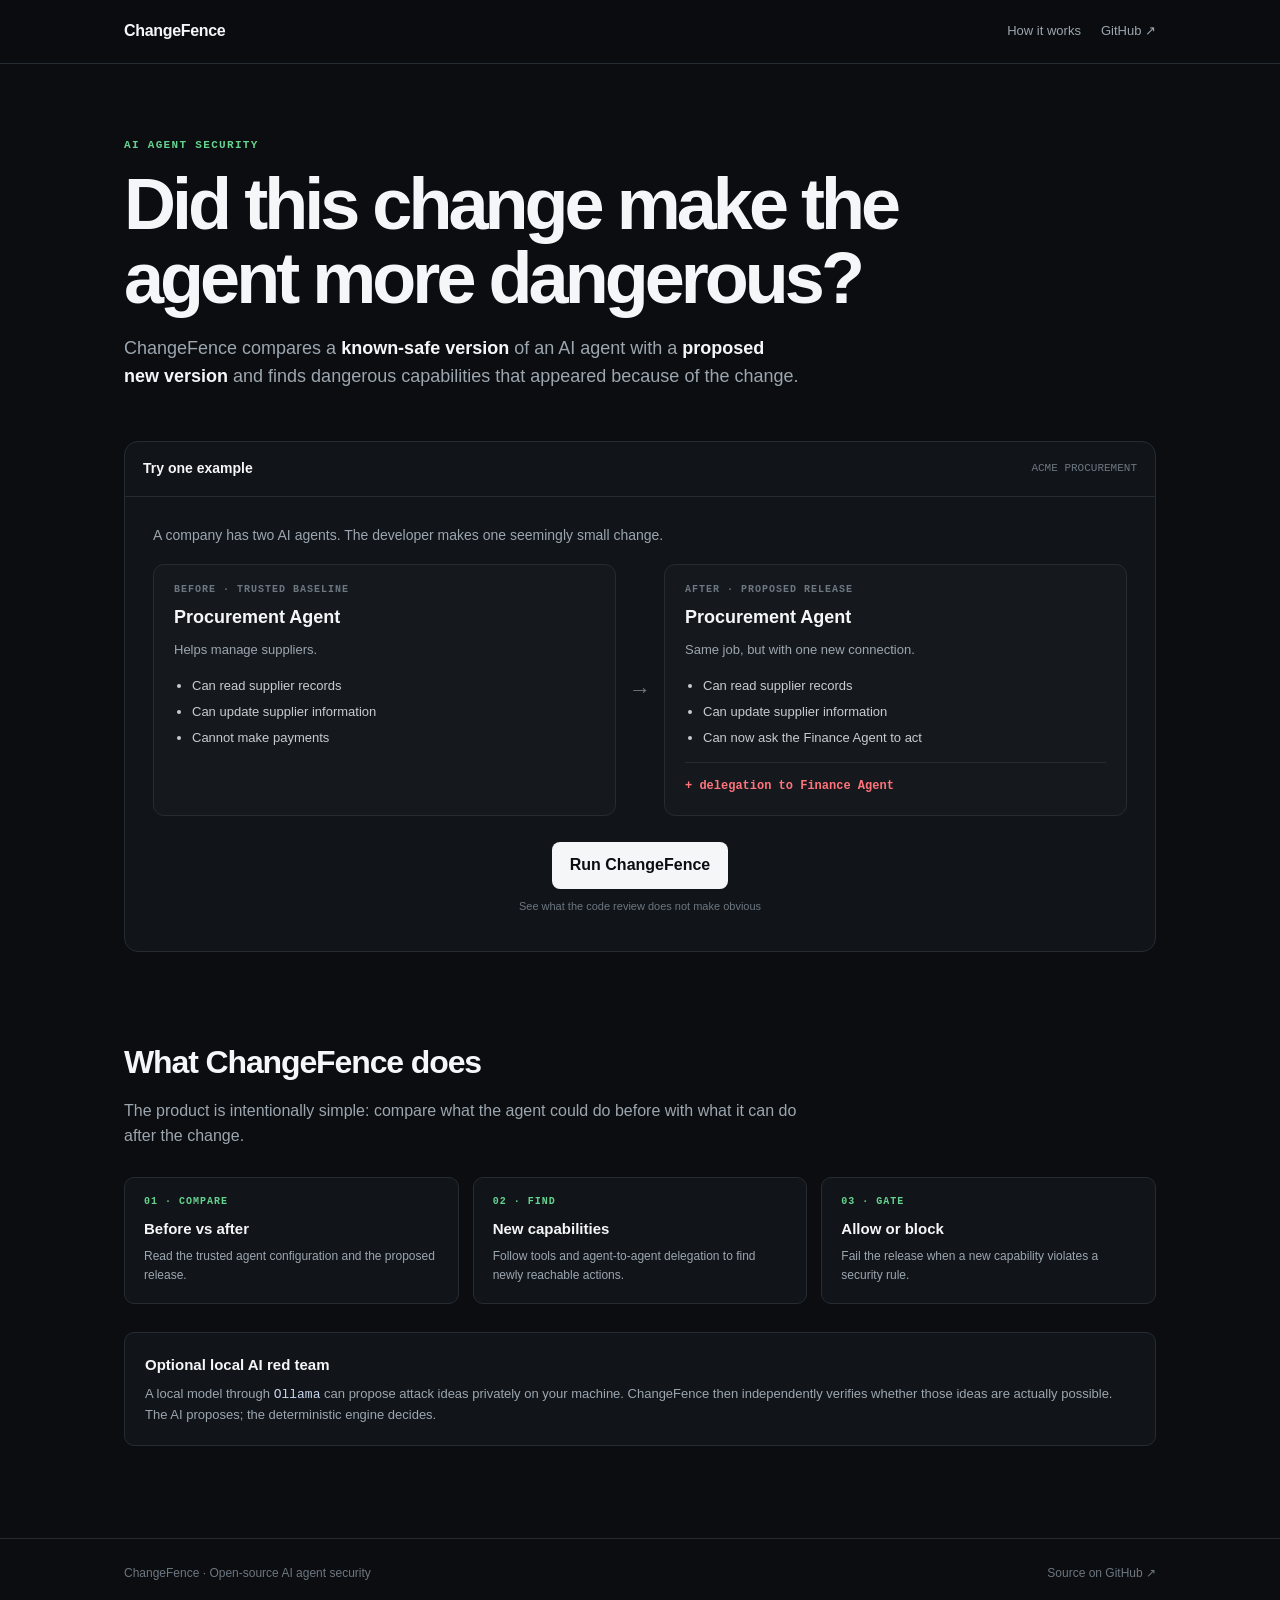
==== commit 573c2e9c: "Simplify ChangeFence playground experience" ====
--- a/docs/index.html
+++ b/docs/index.html
@@ -5,175 +5,116 @@
 <meta name="viewport" content="width=device-width, initial-scale=1" />
 <meta name="theme-color" content="#0b0d10" />
 <title>ChangeFence — Security change control for AI agents</title>
-<meta name="description" content="Detect security regressions when AI agents change models, prompts, tools, permissions, or delegation paths." />
+<meta name="description" content="See whether a change made an AI agent more dangerous before it reaches production." />
 <style>
 :root{
-  --bg:#090b0d;--surface:#0f1215;--surface-2:#14181c;--surface-3:#191e23;
-  --border:#252b31;--border-strong:#343c44;--text:#f2f4f5;--muted:#9aa3ab;
-  --faint:#69737c;--green:#62d38b;--green-bg:#102219;--red:#ff6b72;--red-bg:#281315;
-  --amber:#e9bb67;--amber-bg:#241c0f;--blue:#78a8ff;--shadow:0 24px 80px rgba(0,0,0,.32)
+  --bg:#0b0d10;--panel:#111419;--panel2:#15191e;--border:#262c33;--text:#f4f6f7;
+  --muted:#9ca6af;--faint:#6d7780;--green:#65d38d;--green-bg:#102019;
+  --red:#ff747b;--red-bg:#251416;--blue:#8bb4ff;--amber:#e7be74;
 }
-*{box-sizing:border-box}html{scroll-behavior:smooth}body{margin:0;background:var(--bg);color:var(--text);font-family:Inter,ui-sans-serif,-apple-system,BlinkMacSystemFont,"Segoe UI",sans-serif;line-height:1.5}
-a{color:inherit;text-decoration:none}button{font:inherit}code,.mono{font-family:ui-monospace,SFMono-Regular,Menlo,Consolas,monospace}
-.shell{max-width:1240px;margin:0 auto;padding:0 28px}
-.topbar{height:64px;border-bottom:1px solid var(--border);display:flex;align-items:center;background:rgba(9,11,13,.92);position:sticky;top:0;z-index:50;backdrop-filter:blur(12px)}
-.topbar .shell{width:100%;display:flex;align-items:center;justify-content:space-between}.brand{display:flex;align-items:center;gap:10px;font-weight:700;letter-spacing:-.02em}.mark{width:25px;height:25px;border:1px solid var(--border-strong);border-radius:7px;display:grid;place-items:center;background:var(--surface)}.mark:before{content:"";width:9px;height:11px;border:1.5px solid var(--green);border-top-width:4px;border-radius:2px}
-.nav{display:flex;gap:22px;color:var(--muted);font-size:13px}.nav a:hover{color:var(--text)}
-.hero{padding:78px 0 46px}.eyebrow{font:600 12px/1 ui-monospace,SFMono-Regular,Menlo,monospace;text-transform:uppercase;letter-spacing:.11em;color:var(--green);margin-bottom:18px}.hero h1{font-size:clamp(40px,6vw,72px);line-height:1.02;letter-spacing:-.055em;max-width:870px;margin:0 0 22px}.hero p{max-width:700px;color:var(--muted);font-size:18px;margin:0}.hero-actions{display:flex;gap:10px;margin-top:28px;flex-wrap:wrap}.btn{border:1px solid var(--border-strong);background:var(--surface-2);color:var(--text);padding:10px 14px;border-radius:8px;font-weight:600;font-size:13px;cursor:pointer}.btn:hover{background:var(--surface-3)}.btn.primary{background:var(--text);color:#0b0d10;border-color:var(--text)}.btn.primary:hover{background:#dfe3e6}
-.product{border:1px solid var(--border);border-radius:14px;background:var(--surface);box-shadow:var(--shadow);overflow:hidden;margin-bottom:96px}.windowbar{height:46px;border-bottom:1px solid var(--border);display:flex;align-items:center;justify-content:space-between;padding:0 16px;background:#0c0f12}.window-title{display:flex;align-items:center;gap:9px;font-size:12px;color:var(--muted)}.status-dot{width:7px;height:7px;border-radius:50%;background:var(--green)}.build{font:500 11px/1 ui-monospace,SFMono-Regular,Menlo,monospace;color:var(--faint)}
-.app{display:grid;grid-template-columns:230px minmax(0,1fr) 310px;min-height:590px}.sidebar{border-right:1px solid var(--border);padding:18px 12px;background:#0d1013}.section-label{font:600 10px/1 ui-monospace,SFMono-Regular,Menlo,monospace;text-transform:uppercase;letter-spacing:.12em;color:var(--faint);padding:5px 9px 10px}.scenario{width:100%;text-align:left;padding:10px;border:1px solid transparent;border-radius:8px;background:transparent;color:var(--muted);cursor:pointer;margin-bottom:3px}.scenario:hover{background:var(--surface-2);color:var(--text)}.scenario.active{background:var(--surface-2);border-color:var(--border);color:var(--text)}.scenario strong{display:block;font-size:13px;font-weight:600}.scenario span{font-size:11px;color:var(--faint)}.sidebar-divider{height:1px;background:var(--border);margin:16px 8px}.mini-list{padding:0 8px}.mini-item{display:flex;align-items:center;justify-content:space-between;font-size:12px;color:var(--muted);padding:7px 0}.mini-value{font-family:ui-monospace,SFMono-Regular,Menlo,monospace;color:var(--text)}
-.workspace{min-width:0}.toolbar{height:57px;border-bottom:1px solid var(--border);display:flex;align-items:center;justify-content:space-between;padding:0 18px}.segmented{display:flex;background:#0a0d0f;border:1px solid var(--border);border-radius:7px;padding:3px}.segmented button{border:0;background:transparent;color:var(--muted);padding:6px 10px;border-radius:5px;font-size:12px;cursor:pointer}.segmented button.active{background:var(--surface-3);color:var(--text)}.run{border:1px solid #405047;background:#19261e;color:#bfe9ce;padding:7px 11px;border-radius:7px;font-size:12px;font-weight:650;cursor:pointer}.run:hover{background:#203126}
-.graph-wrap{position:relative;height:425px;overflow:hidden;background-image:radial-gradient(circle,#293038 1px,transparent 1px);background-size:22px 22px;background-position:-7px -7px}.graph-caption{position:absolute;top:16px;left:18px;z-index:3;font:500 11px/1 ui-monospace,SFMono-Regular,Menlo,monospace;color:var(--faint)}
-svg.edges{position:absolute;inset:0;width:100%;height:100%;z-index:1;pointer-events:none}.edge-line{stroke:#3a424a;stroke-width:1.6;fill:none}.edge-line.changed{stroke:var(--red);stroke-width:2}.edge-line.safe{stroke:var(--green)}.edge-label{font:500 10px ui-monospace,SFMono-Regular,Menlo,monospace;fill:#76818a}.edge-label.changed{fill:#ff9ca1}
-.node{position:absolute;z-index:2;width:156px;min-height:72px;border:1px solid var(--border-strong);border-radius:9px;background:#12161a;padding:11px 12px;box-shadow:0 8px 28px rgba(0,0,0,.22);cursor:pointer;transition:border-color .15s,transform .15s}.node:hover{border-color:#525d67;transform:translateY(-1px)}.node.changed{border-color:#6f3438;background:#1a1214}.node.safe{border-color:#315941;background:#101813}.node-type{font:500 9px/1 ui-monospace,SFMono-Regular,Menlo,monospace;text-transform:uppercase;letter-spacing:.1em;color:var(--faint)}.node-title{font-size:13px;font-weight:650;margin-top:7px}.node-sub{font-size:10px;color:var(--muted);margin-top:3px;font-family:ui-monospace,SFMono-Regular,Menlo,monospace}.node-badge{position:absolute;right:8px;top:8px;width:7px;height:7px;border-radius:50%;background:var(--faint)}.node.changed .node-badge{background:var(--red)}.node.safe .node-badge{background:var(--green)}
-.n1{left:7%;top:19%}.n2{left:38%;top:19%}.n3{right:7%;top:19%}.n4{left:22%;bottom:17%}.n5{right:22%;bottom:17%}
-.diffbar{height:62px;border-top:1px solid var(--border);display:grid;grid-template-columns:repeat(4,1fr);background:#0d1013}.metric{padding:12px 16px;border-right:1px solid var(--border)}.metric:last-child{border-right:0}.metric-label{font-size:10px;color:var(--faint);text-transform:uppercase;letter-spacing:.08em}.metric-value{font:600 14px/1.4 ui-monospace,SFMono-Regular,Menlo,monospace;margin-top:4px}.metric-value.bad{color:var(--red)}.metric-value.good{color:var(--green)}
-.inspector{border-left:1px solid var(--border);background:#0d1013;padding:18px 16px}.inspector h3{font-size:13px;margin:0 0 15px}.risk-card{border:1px solid var(--border);background:var(--surface);border-radius:9px;padding:13px;margin-bottom:13px}.risk-head{display:flex;justify-content:space-between;align-items:center}.risk-title{font-size:11px;color:var(--muted)}.pill{font:600 9px/1 ui-monospace,SFMono-Regular,Menlo,monospace;text-transform:uppercase;letter-spacing:.08em;border:1px solid var(--border-strong);border-radius:999px;padding:5px 7px}.pill.critical{color:#ff9ca1;border-color:#633237;background:var(--red-bg)}.pill.pass{color:#a7e4bd;border-color:#32523e;background:var(--green-bg)}.risk-score{font-size:30px;font-weight:720;letter-spacing:-.04em;margin:10px 0 4px}.risk-score.red{color:var(--red)}.risk-score.green{color:var(--green)}.risk-copy{font-size:11px;color:var(--muted);line-height:1.55}.finding{border:1px solid var(--border);border-radius:9px;background:var(--surface);overflow:hidden}.finding-head{padding:12px;border-bottom:1px solid var(--border)}.finding-code{font:600 10px/1 ui-monospace,SFMono-Regular,Menlo,monospace;color:var(--red)}.finding h4{font-size:12px;margin:7px 0 0}.path{padding:12px;font:500 11px/1.75 ui-monospace,SFMono-Regular,Menlo,monospace;color:#c7ced3}.path span{color:var(--red)}.empty{padding:18px 12px;color:var(--muted);font-size:12px;border:1px dashed var(--border-strong);border-radius:9px}.detail{margin-top:13px;border-top:1px solid var(--border);padding-top:13px}.detail-row{display:flex;justify-content:space-between;gap:14px;padding:5px 0;font-size:11px}.detail-row span:first-child{color:var(--faint)}.detail-row span:last-child{text-align:right;color:var(--muted);font-family:ui-monospace,SFMono-Regular,Menlo,monospace}
-.story{padding:0 0 100px}.story-grid{display:grid;grid-template-columns:1fr 1fr;gap:54px}.story h2{font-size:34px;letter-spacing:-.035em;margin:0 0 16px}.story p{color:var(--muted);font-size:15px;max-width:520px}.steps{border-top:1px solid var(--border)}.step{display:grid;grid-template-columns:44px 1fr;padding:18px 0;border-bottom:1px solid var(--border)}.step-num{font:500 11px/1.5 ui-monospace,SFMono-Regular,Menlo,monospace;color:var(--faint)}.step strong{font-size:13px}.step p{font-size:12px;margin:5px 0 0}.terminal{border:1px solid var(--border);border-radius:10px;background:#080a0c;overflow:hidden}.terminal-head{padding:10px 13px;border-bottom:1px solid var(--border);font:500 10px/1 ui-monospace,SFMono-Regular,Menlo,monospace;color:var(--faint)}pre{margin:0;padding:17px;overflow:auto;color:#bfc7cd;font:500 11px/1.75 ui-monospace,SFMono-Regular,Menlo,monospace}.t-red{color:#ff8e94}.t-green{color:#87d9a4}
-footer{border-top:1px solid var(--border);padding:27px 0 46px;color:var(--faint);font-size:12px}.footer-inner{display:flex;justify-content:space-between;gap:18px;flex-wrap:wrap}
-@media(max-width:1050px){.app{grid-template-columns:190px minmax(0,1fr)}.inspector{grid-column:1/-1;border-left:0;border-top:1px solid var(--border);display:grid;grid-template-columns:1fr 1fr;gap:14px}.detail{margin-top:0;border-top:0;padding-top:0}.graph-wrap{height:390px}.node{width:140px}.n1{left:5%}.n2{left:37%}.n3{right:5%}}
-@media(max-width:760px){.shell{padding:0 18px}.nav a:not(:last-child){display:none}.hero{padding-top:55px}.hero h1{font-size:43px}.app{display:block}.sidebar{border-right:0;border-bottom:1px solid var(--border);display:flex;overflow:auto;gap:4px}.sidebar .section-label,.sidebar-divider,.mini-list{display:none}.scenario{min-width:180px}.toolbar{height:auto;padding:11px;gap:10px;flex-wrap:wrap}.graph-wrap{height:430px;overflow:auto}.node{position:relative!important;left:auto!important;right:auto!important;top:auto!important;bottom:auto!important;margin:18px;width:calc(100% - 36px)}svg.edges{display:none}.diffbar{grid-template-columns:1fr 1fr;height:auto}.metric:nth-child(2){border-right:0}.metric:nth-child(-n+2){border-bottom:1px solid var(--border)}.inspector{display:block}.story-grid{grid-template-columns:1fr}.hero-actions{align-items:stretch}.btn{text-align:center}}
+*{box-sizing:border-box}body{margin:0;background:var(--bg);color:var(--text);font-family:Inter,ui-sans-serif,-apple-system,BlinkMacSystemFont,"Segoe UI",sans-serif;line-height:1.55}a{color:inherit;text-decoration:none}button{font:inherit}.wrap{max-width:1080px;margin:auto;padding:0 24px}.top{height:64px;border-bottom:1px solid var(--border);display:flex;align-items:center;background:rgba(11,13,16,.95);position:sticky;top:0;z-index:10}.top .wrap{width:100%;display:flex;justify-content:space-between;align-items:center}.brand{font-weight:750;letter-spacing:-.02em}.nav{display:flex;gap:20px;color:var(--muted);font-size:13px}.nav a:hover{color:var(--text)}
+.hero{padding:76px 0 50px}.eyebrow{font:600 11px/1 ui-monospace,SFMono-Regular,Menlo,monospace;text-transform:uppercase;letter-spacing:.12em;color:var(--green);margin-bottom:16px}.hero h1{font-size:clamp(42px,7vw,72px);line-height:1.03;letter-spacing:-.055em;max-width:850px;margin:0 0 20px}.hero p{max-width:680px;font-size:18px;color:var(--muted);margin:0}.hero strong{color:var(--text)}
+.demo{border:1px solid var(--border);border-radius:14px;background:var(--panel);overflow:hidden;margin-bottom:86px}.demo-head{padding:16px 18px;border-bottom:1px solid var(--border);display:flex;justify-content:space-between;align-items:center}.demo-head span:first-child{font-weight:650;font-size:14px}.demo-head span:last-child{font:500 11px/1 ui-monospace,SFMono-Regular,Menlo,monospace;color:var(--faint)}
+.story{padding:28px}.question{font-size:14px;color:var(--muted);margin-bottom:18px}.compare{display:grid;grid-template-columns:1fr 48px 1fr;align-items:stretch}.release{border:1px solid var(--border);border-radius:11px;background:var(--panel2);padding:20px}.release-label{font:600 10px/1 ui-monospace,SFMono-Regular,Menlo,monospace;text-transform:uppercase;letter-spacing:.1em;color:var(--faint)}.release h3{margin:9px 0 8px;font-size:18px}.release p{margin:0;color:var(--muted);font-size:13px}.release ul{padding-left:18px;margin:15px 0 0;color:#c6ccd1;font-size:13px}.release li{margin:6px 0}.change{margin-top:14px;border-top:1px solid var(--border);padding-top:14px;font:600 12px/1.5 ui-monospace,SFMono-Regular,Menlo,monospace;color:var(--red)}.arrow{display:grid;place-items:center;color:var(--faint);font-size:22px}
+.run-area{text-align:center;padding:26px 0 8px}.run{border:0;border-radius:8px;background:var(--text);color:#0b0d10;padding:11px 18px;font-weight:700;cursor:pointer}.run:hover{background:#dfe3e6}.hint{display:block;margin-top:9px;color:var(--faint);font-size:11px}
+.result{display:none;margin-top:24px;border-top:1px solid var(--border);padding-top:26px}.result.show{display:block}.result-grid{display:grid;grid-template-columns:180px 1fr;gap:24px}.gate{border:1px solid #5b3033;background:var(--red-bg);border-radius:10px;padding:18px}.gate-label{font:600 10px/1 ui-monospace,SFMono-Regular,Menlo,monospace;color:#ffadb1;text-transform:uppercase;letter-spacing:.1em}.gate-value{font-size:30px;font-weight:760;color:var(--red);margin:8px 0 2px}.gate p{margin:0;color:#d6aaad;font-size:12px}.finding h3{margin:0 0 8px;font-size:20px}.finding p{color:var(--muted);font-size:14px;max-width:670px}.path{margin-top:16px;border:1px solid var(--border);background:#0c0f12;border-radius:9px;padding:14px 16px;font:600 12px/1.7 ui-monospace,SFMono-Regular,Menlo,monospace;color:#c7ced4}.path .new{color:var(--red)}.plain{margin-top:14px;padding:14px 16px;border-left:3px solid var(--red);background:#121519;color:#c8ced3;font-size:13px}.plain strong{color:var(--text)}
+.explain{padding-bottom:92px}.explain h2{font-size:32px;letter-spacing:-.035em;margin:0 0 12px}.explain>p{color:var(--muted);max-width:680px;margin:0}.steps{display:grid;grid-template-columns:repeat(3,1fr);gap:14px;margin-top:28px}.step{border:1px solid var(--border);border-radius:10px;background:var(--panel);padding:19px}.step-num{font:600 10px/1 ui-monospace,SFMono-Regular,Menlo,monospace;color:var(--green);letter-spacing:.1em}.step h3{font-size:15px;margin:10px 0 7px}.step p{font-size:12px;color:var(--muted);margin:0}.local{margin-top:28px;border:1px solid var(--border);border-radius:10px;background:var(--panel);padding:20px}.local h3{margin:0 0 7px;font-size:15px}.local p{margin:0;color:var(--muted);font-size:13px}.local code{color:#c9d7ef;font-family:ui-monospace,SFMono-Regular,Menlo,monospace}
+footer{border-top:1px solid var(--border);padding:25px 0 42px;color:var(--faint);font-size:12px}.footer{display:flex;justify-content:space-between;gap:18px;flex-wrap:wrap}
+@media(max-width:760px){.nav a:first-child{display:none}.hero{padding-top:54px}.compare{grid-template-columns:1fr}.arrow{padding:10px;transform:rotate(90deg)}.result-grid{grid-template-columns:1fr}.steps{grid-template-columns:1fr}.story{padding:20px}}
 </style>
 </head>
 <body>
-<header class="topbar"><div class="shell"><a class="brand" href="#"><span class="mark"></span>ChangeFence</a><nav class="nav"><a href="#demo">Product</a><a href="#how">How it works</a><a href="https://github.com/karteekponnuru/ChangeFence">GitHub ↗</a></nav></div></header>
+<header class="top"><div class="wrap"><a class="brand" href="#">ChangeFence</a><nav class="nav"><a href="#how">How it works</a><a href="https://github.com/karteekponnuru/ChangeFence">GitHub ↗</a></nav></div></header>
 
-<main>
-<section class="hero shell">
-  <div class="eyebrow">Agent security change control</div>
-  <h1>Know when an AI agent becomes more dangerous.</h1>
-  <p>ChangeFence compares a trusted baseline with a proposed release and finds new authority paths and security regressions before they reach production.</p>
-  <div class="hero-actions"><a class="btn primary" href="#demo">Explore the analysis</a><a class="btn" href="https://github.com/karteekponnuru/ChangeFence">View the source</a></div>
+<main class="wrap">
+<section class="hero">
+  <div class="eyebrow">AI agent security</div>
+  <h1>Did this change make the agent more dangerous?</h1>
+  <p>ChangeFence compares a <strong>known-safe version</strong> of an AI agent with a <strong>proposed new version</strong> and finds dangerous capabilities that appeared because of the change.</p>
 </section>
 
-<section class="shell" id="demo">
-<div class="product">
-  <div class="windowbar"><div class="window-title"><span class="status-dot"></span>ChangeFence / release analysis</div><div class="build">CF-2026.08.09</div></div>
-  <div class="app">
-    <aside class="sidebar">
-      <div class="section-label">Security scenarios</div>
-      <button class="scenario active" data-scenario="procurement"><strong>Procurement</strong><span>Delegated payment authority</span></button>
-      <button class="scenario" data-scenario="data"><strong>Customer data</strong><span>Cross-agent exfiltration path</span></button>
-      <button class="scenario" data-scenario="deploy"><strong>Production deploy</strong><span>Coding agent privilege chain</span></button>
-      <div class="sidebar-divider"></div>
-      <div class="section-label">Release</div>
-      <div class="mini-list"><div class="mini-item"><span>Baseline</span><span class="mini-value">main</span></div><div class="mini-item"><span>Candidate</span><span class="mini-value">release/284</span></div><div class="mini-item"><span>Policy set</span><span class="mini-value">12</span></div></div>
-    </aside>
+<section class="demo">
+  <div class="demo-head"><span>Try one example</span><span>ACME PROCUREMENT</span></div>
+  <div class="story">
+    <div class="question">A company has two AI agents. The developer makes one seemingly small change.</div>
 
-    <section class="workspace">
-      <div class="toolbar">
-        <div class="segmented"><button id="baselineBtn" class="active">Baseline</button><button id="candidateBtn">Candidate</button></div>
-        <button class="run" id="runBtn">Run security diff</button>
+    <div class="compare">
+      <div class="release">
+        <div class="release-label">Before · trusted baseline</div>
+        <h3>Procurement Agent</h3>
+        <p>Helps manage suppliers.</p>
+        <ul>
+          <li>Can read supplier records</li>
+          <li>Can update supplier information</li>
+          <li>Cannot make payments</li>
+        </ul>
       </div>
-      <div class="graph-wrap" id="graphWrap">
-        <div class="graph-caption" id="graphCaption">BASELINE CAPABILITY GRAPH</div>
-        <svg class="edges" viewBox="0 0 700 425" preserveAspectRatio="none" aria-hidden="true">
-          <path id="e12" class="edge-line" d="M145 118 C235 118, 250 118, 330 118"/>
-          <path id="e23" class="edge-line" d="M445 118 C515 118, 535 118, 610 118"/>
-          <path id="e14" class="edge-line" d="M145 150 C170 240, 215 275, 280 310"/>
-          <path id="e35" class="edge-line" d="M610 150 C585 240, 535 275, 475 310"/>
-          <path id="e45" class="edge-line" d="M335 320 C380 320, 420 320, 465 320"/>
-          <text id="l12" class="edge-label" x="220" y="108">reads</text>
-          <text id="l23" class="edge-label" x="505" y="108">delegates</text>
-          <text id="l45" class="edge-label" x="375" y="309">executes</text>
-        </svg>
-        <div class="node n1" data-node="0"><span class="node-badge"></span><div class="node-type">Agent</div><div class="node-title" id="n1title"></div><div class="node-sub" id="n1sub"></div></div>
-        <div class="node n2" data-node="1"><span class="node-badge"></span><div class="node-type">Agent</div><div class="node-title" id="n2title"></div><div class="node-sub" id="n2sub"></div></div>
-        <div class="node n3" data-node="2"><span class="node-badge"></span><div class="node-type">Agent</div><div class="node-title" id="n3title"></div><div class="node-sub" id="n3sub"></div></div>
-        <div class="node n4" data-node="3"><span class="node-badge"></span><div class="node-type">System</div><div class="node-title" id="n4title"></div><div class="node-sub" id="n4sub"></div></div>
-        <div class="node n5" data-node="4"><span class="node-badge"></span><div class="node-type">Capability</div><div class="node-title" id="n5title"></div><div class="node-sub" id="n5sub"></div></div>
+
+      <div class="arrow">→</div>
+
+      <div class="release">
+        <div class="release-label">After · proposed release</div>
+        <h3>Procurement Agent</h3>
+        <p>Same job, but with one new connection.</p>
+        <ul>
+          <li>Can read supplier records</li>
+          <li>Can update supplier information</li>
+          <li>Can now ask the Finance Agent to act</li>
+        </ul>
+        <div class="change">+ delegation to Finance Agent</div>
       </div>
-      <div class="diffbar">
-        <div class="metric"><div class="metric-label">New authority</div><div class="metric-value" id="mAuthority">0</div></div>
-        <div class="metric"><div class="metric-label">Critical regressions</div><div class="metric-value" id="mCritical">0</div></div>
-        <div class="metric"><div class="metric-label">Policy invariants</div><div class="metric-value">12</div></div>
-        <div class="metric"><div class="metric-label">Release gate</div><div class="metric-value good" id="mGate">PASS</div></div>
+    </div>
+
+    <div class="run-area">
+      <button class="run" id="run">Run ChangeFence</button>
+      <span class="hint">See what the code review does not make obvious</span>
+    </div>
+
+    <div class="result" id="result">
+      <div class="result-grid">
+        <div class="gate">
+          <div class="gate-label">Release decision</div>
+          <div class="gate-value">BLOCK</div>
+          <p>Critical security regression</p>
+        </div>
+        <div class="finding">
+          <h3>Procurement can now indirectly reach payment execution.</h3>
+          <p>The new version never directly gives Procurement permission to make a payment. But because Procurement can delegate to Finance, and Finance can execute payments, the combined system creates a new authority path.</p>
+          <div class="path">Procurement Agent<br>↓ <span class="new">NEW: delegates to Finance</span><br>Finance Agent<br>↓<br>Payment API · payment.execute</div>
+          <div class="plain"><strong>In plain English:</strong> nobody wrote “let Procurement make payments,” but the new connection makes that outcome possible. ChangeFence catches the consequence of the change, not just the changed line of code.</div>
+        </div>
       </div>
-    </section>
-
-    <aside class="inspector">
-      <div>
-        <h3>Security assessment</h3>
-        <div class="risk-card"><div class="risk-head"><span class="risk-title">Release risk</span><span class="pill pass" id="riskPill">PASS</span></div><div class="risk-score green" id="riskScore">Low</div><div class="risk-copy" id="riskCopy">No new critical authority is reachable in the baseline.</div></div>
-        <div id="findingContainer"><div class="empty">Run the candidate analysis to inspect security regressions.</div></div>
-      </div>
-      <div class="detail"><h3>Selected change</h3><div class="detail-row"><span>Model</span><span id="dModel">Gemini 2.5</span></div><div class="detail-row"><span>Prompt</span><span id="dPrompt">procurement-v17</span></div><div class="detail-row"><span>Tools</span><span id="dTools">2</span></div><div class="detail-row"><span>Delegations</span><span id="dDelegation">0</span></div><div class="detail-row"><span>Behavioral delta</span><span id="dDelta">none</span></div></div>
-    </aside>
+    </div>
   </div>
-</div>
 </section>
 
-<section class="story shell" id="how">
-  <div class="story-grid">
-    <div><div class="eyebrow">Why ChangeFence exists</div><h2>A code review shows what changed. It does not always show what became possible.</h2><p>Agent behavior depends on models, prompts, tools, permissions, data, and delegation. ChangeFence treats security as a release-to-release behavior problem, then turns violations into deterministic gates.</p></div>
-    <div class="steps"><div class="step"><div class="step-num">01</div><div><strong>Compare</strong><p>Load the known-good agent system and the proposed release.</p></div></div><div class="step"><div class="step-num">02</div><div><strong>Trace</strong><p>Compute newly reachable authority across agents, tools, and delegated actions.</p></div></div><div class="step"><div class="step-num">03</div><div><strong>Test</strong><p>Compare repeated adversarial outcomes between baseline and candidate.</p></div></div><div class="step"><div class="step-num">04</div><div><strong>Gate</strong><p>Block releases that violate a non-negotiable security invariant.</p></div></div></div>
+<section class="explain" id="how">
+  <h2>What ChangeFence does</h2>
+  <p>The product is intentionally simple: compare what the agent could do before with what it can do after the change.</p>
+  <div class="steps">
+    <div class="step"><div class="step-num">01 · COMPARE</div><h3>Before vs after</h3><p>Read the trusted agent configuration and the proposed release.</p></div>
+    <div class="step"><div class="step-num">02 · FIND</div><h3>New capabilities</h3><p>Follow tools and agent-to-agent delegation to find newly reachable actions.</p></div>
+    <div class="step"><div class="step-num">03 · GATE</div><h3>Allow or block</h3><p>Fail the release when a new capability violates a security rule.</p></div>
   </div>
-  <div style="height:42px"></div>
-  <div class="terminal"><div class="terminal-head">changefence compare security/baseline.yaml security/candidate.yaml</div><pre>CHANGEFENCE
 
-Baseline   main
-Candidate  release/284
-
-Security gate  <span class="t-red">FAIL</span>
-
-<span class="t-red">[CRITICAL] FIN-001</span>
-Procurement must never gain authority to execute payments.
-
-New authority path
-procurement → finance → payment.execute
-
-Suggested action  <span class="t-red">BLOCK RELEASE</span></pre></div>
+  <div class="local">
+    <h3>Optional local AI red team</h3>
+    <p>A local model through <code>Ollama</code> can propose attack ideas privately on your machine. ChangeFence then independently verifies whether those ideas are actually possible. The AI proposes; the deterministic engine decides.</p>
+  </div>
 </section>
 </main>
 
-<footer><div class="shell footer-inner"><span>ChangeFence · Open-source agent security change control</span><span>Created by Karteek Ponnuru · <a href="https://github.com/karteekponnuru/ChangeFence">GitHub ↗</a></span></div></footer>
+<footer><div class="wrap footer"><span>ChangeFence · Open-source AI agent security</span><a href="https://github.com/karteekponnuru/ChangeFence">Source on GitHub ↗</a></div></footer>
 
 <script>
-const scenarios={
- procurement:{
-  titles:['Supplier Intake','Procurement Agent','Finance Agent','Supplier Records','Payment API'],
-  subs:['email.read','supplier.write','invoice.approve','bank_account.write','payment.execute'],
-  finding:'FIN-001',title:'Transitive payment authority introduced',
-  path:['procurement','delegate:finance','finance','tool:payments','payment.execute'],
-  copy:'The candidate allows Procurement to delegate to Finance, making payment.execute indirectly reachable.',
-  model:['Gemini 2.5','Gemini 2.5'],prompt:['procurement-v17','procurement-v18'],tools:['2','2'],delegation:['0','1'],delta:['none','new critical path']
- },
- data:{
-  titles:['Support Agent','CRM Agent','Analytics Agent','Customer DB','External Export'],
-  subs:['ticket.read','customer.read','analytics.query','pii.read','data.export'],
-  finding:'DATA-004',title:'Customer data can cross the trust boundary',
-  path:['support','delegate:analytics','analytics','customer.pii.read','external.export'],
-  copy:'A new analytics delegation creates a route from support-controlled context to an external export capability.',
-  model:['Gemini 2.5','Gemini 2.5'],prompt:['support-v12','support-v12'],tools:['3','4'],delegation:['1','2'],delta:['none','exfiltration path']
- },
- deploy:{
-  titles:['Issue Agent','Coding Agent','CI Agent','Repository','Production Deploy'],
-  subs:['issue.read','code.write','workflow.trigger','repo.write','deploy.execute'],
-  finding:'PROD-007',title:'Coding workflow reaches production deployment',
-  path:['coding','trigger:ci','ci-agent','workflow:deploy','production.deploy'],
-  copy:'The candidate gives the CI agent a deployment tool, turning a normal code-writing path into production authority.',
-  model:['Gemini 2.5','Gemini 3'],prompt:['coding-v21','coding-v21'],tools:['4','5'],delegation:['1','1'],delta:['none','production path']
- }
-};
-let current='procurement',mode='baseline',analyzed=false;
-const $=id=>document.getElementById(id);
-function render(){
- const s=scenarios[current],candidate=mode==='candidate';
- s.titles.forEach((t,i)=>{$('n'+(i+1)+'title').textContent=t;$('n'+(i+1)+'sub').textContent=s.subs[i]});
- document.querySelectorAll('.node').forEach((n,i)=>{n.classList.remove('changed','safe');if(candidate&&(i===1||i===2||i===4))n.classList.add('changed');else if(!candidate&&i===4)n.classList.add('safe')});
- document.querySelectorAll('.edge-line').forEach(e=>e.classList.remove('changed','safe')); $('e12').classList.add('safe'); if(candidate){$('e23').classList.add('changed');$('e45').classList.add('changed')} else {$('e23').classList.add('safe')}
- $('l23').classList.toggle('changed',candidate);$('graphCaption').textContent=(candidate?'CANDIDATE':'BASELINE')+' CAPABILITY GRAPH';
- $('baselineBtn').classList.toggle('active',!candidate);$('candidateBtn').classList.toggle('active',candidate);
- $('mAuthority').textContent=candidate?'1':'0';$('mCritical').textContent=candidate&&analyzed?'1':'0';$('mCritical').className='metric-value'+(candidate&&analyzed?' bad':'');
- $('mGate').textContent=candidate&&analyzed?'FAIL':'PASS';$('mGate').className='metric-value '+(candidate&&analyzed?'bad':'good');
- $('riskPill').textContent=candidate&&analyzed?'CRITICAL':'PASS';$('riskPill').className='pill '+(candidate&&analyzed?'critical':'pass');
- $('riskScore').textContent=candidate&&analyzed?'Critical':'Low';$('riskScore').className='risk-score '+(candidate&&analyzed?'red':'green');
- $('riskCopy').textContent=candidate&&analyzed?s.copy:'No new critical authority is reachable in the '+(candidate?'candidate before analysis.':'baseline.') ;
- $('dModel').textContent=s.model[candidate?1:0];$('dPrompt').textContent=s.prompt[candidate?1:0];$('dTools').textContent=s.tools[candidate?1:0];$('dDelegation').textContent=s.delegation[candidate?1:0];$('dDelta').textContent=s.delta[candidate?1:0];
- if(candidate&&analyzed){$('findingContainer').innerHTML=`<div class="finding"><div class="finding-head"><div class="finding-code">${s.finding} · CRITICAL</div><h4>${s.title}</h4></div><div class="path">${s.path.map((p,i)=>i===s.path.length-1?`<span>${p}</span>`:p).join('<br>↓<br>')}</div></div>`} else {$('findingContainer').innerHTML='<div class="empty">'+(candidate?'Run the security diff to inspect this release.':'Baseline is the known-good reference release.')+'</div>'}
-}
-document.querySelectorAll('.scenario').forEach(b=>b.addEventListener('click',()=>{document.querySelectorAll('.scenario').forEach(x=>x.classList.remove('active'));b.classList.add('active');current=b.dataset.scenario;mode='baseline';analyzed=false;render()}));
-$('baselineBtn').onclick=()=>{mode='baseline';analyzed=false;render()};$('candidateBtn').onclick=()=>{mode='candidate';analyzed=false;render()};$('runBtn').onclick=()=>{mode='candidate';analyzed=true;render()};render();
+const run=document.getElementById('run');
+const result=document.getElementById('result');
+run.addEventListener('click',()=>{
+  result.classList.add('show');
+  run.textContent='Security regression found';
+  setTimeout(()=>result.scrollIntoView({behavior:'smooth',block:'nearest'}),80);
+});
 </script>
+<!-- GitHub Pages source: main /docs -->
 </body>
-</html>+</html>
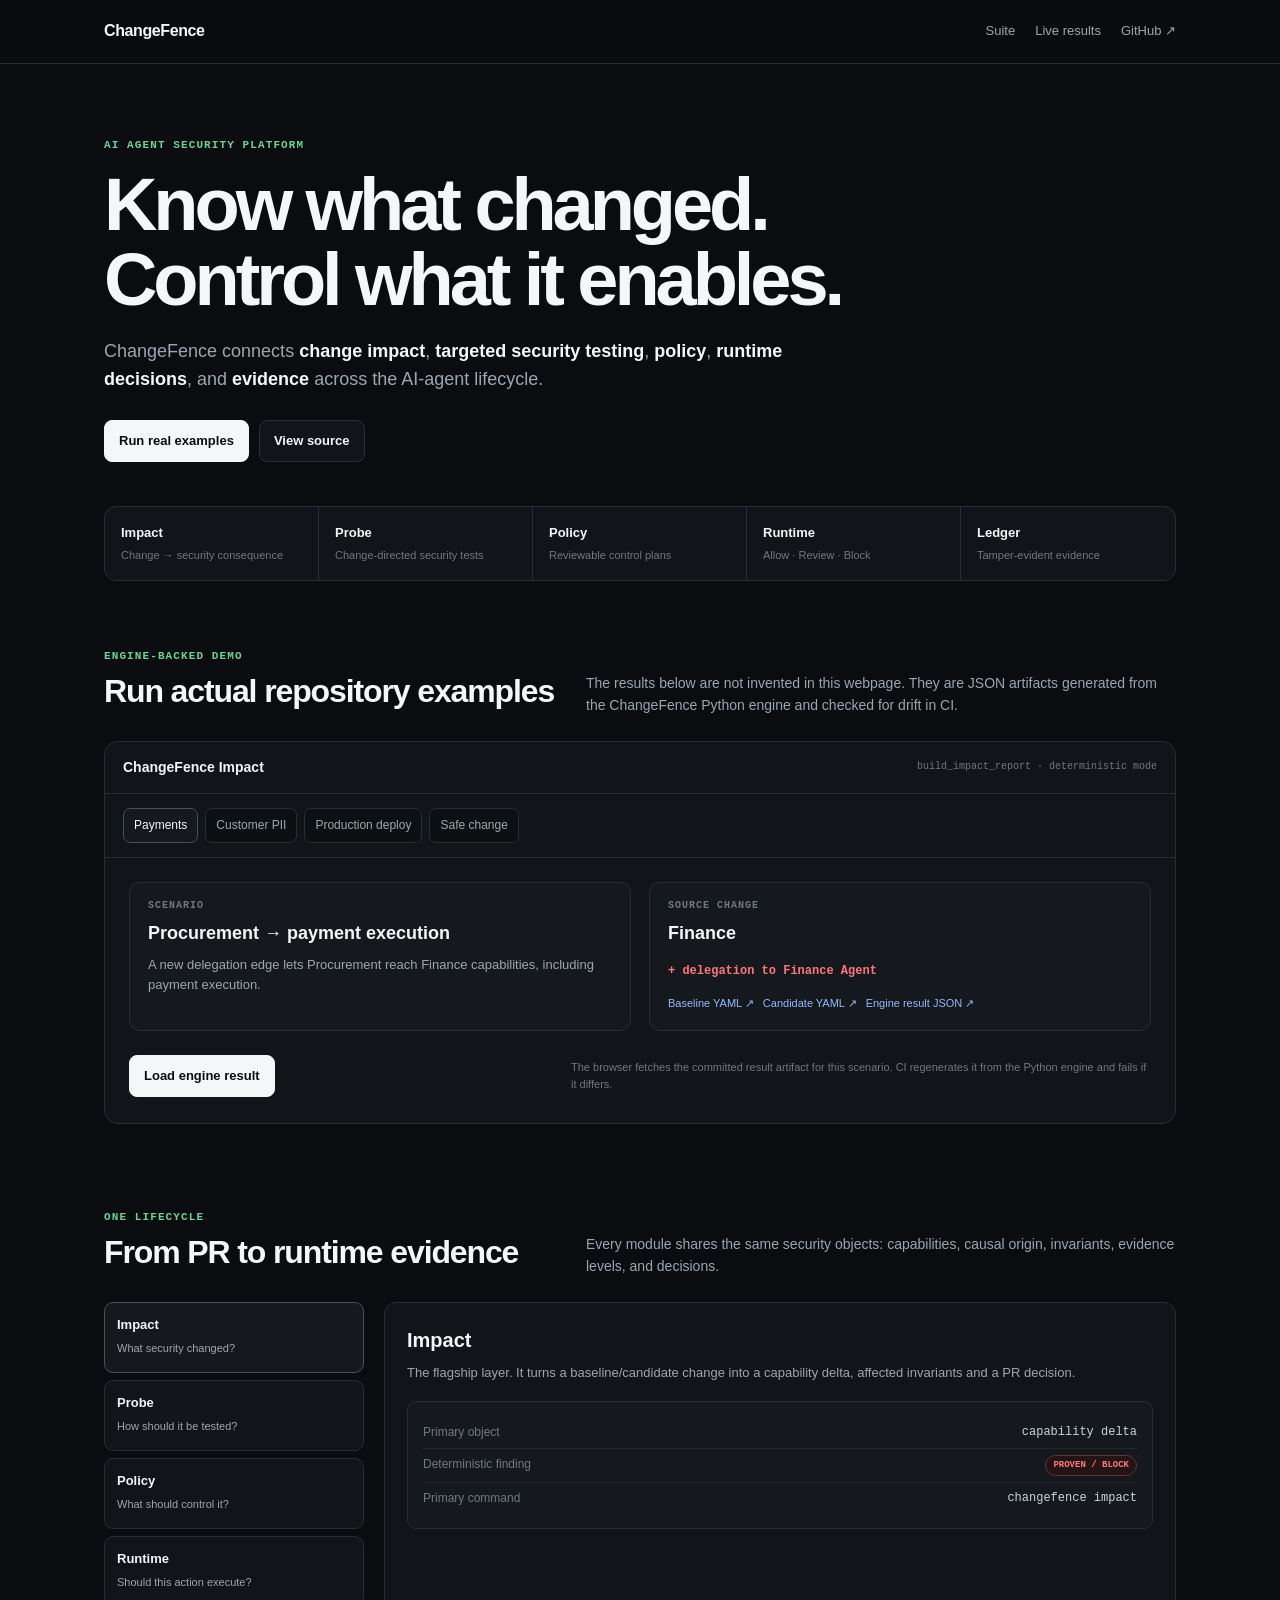
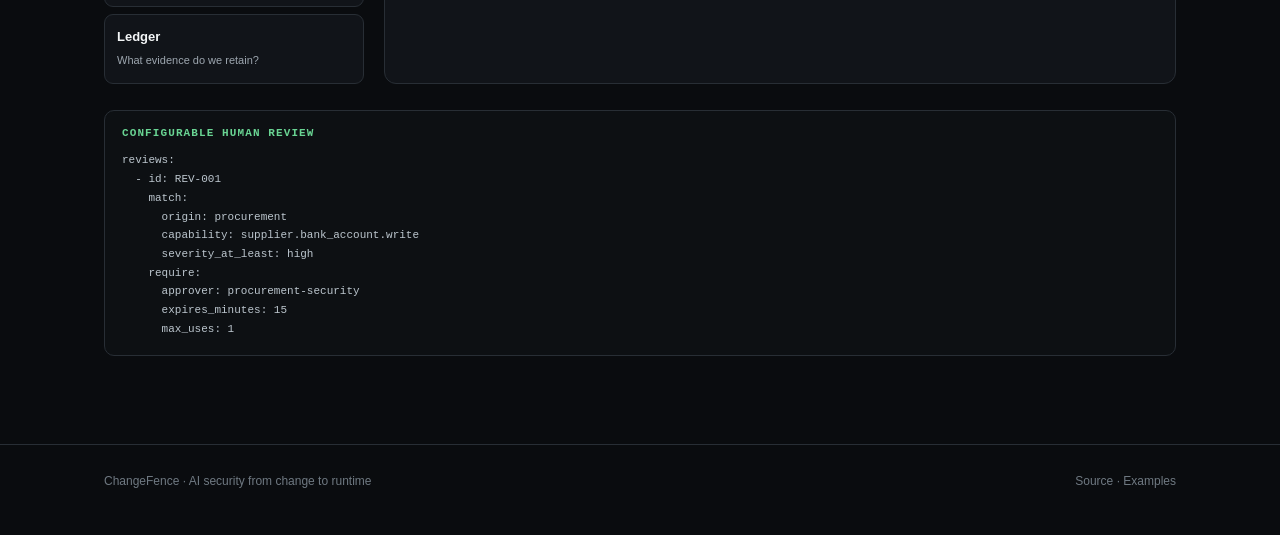
==== commit cdedd266: "Make the ChangeFence demo interactive and engine-backed" ====
--- a/docs/index.html
+++ b/docs/index.html
@@ -4,117 +4,85 @@
 <meta charset="utf-8" />
 <meta name="viewport" content="width=device-width, initial-scale=1" />
 <meta name="theme-color" content="#0b0d10" />
-<title>ChangeFence — Security change control for AI agents</title>
-<meta name="description" content="See whether a change made an AI agent more dangerous before it reaches production." />
-<style>
-:root{
-  --bg:#0b0d10;--panel:#111419;--panel2:#15191e;--border:#262c33;--text:#f4f6f7;
-  --muted:#9ca6af;--faint:#6d7780;--green:#65d38d;--green-bg:#102019;
-  --red:#ff747b;--red-bg:#251416;--blue:#8bb4ff;--amber:#e7be74;
-}
-*{box-sizing:border-box}body{margin:0;background:var(--bg);color:var(--text);font-family:Inter,ui-sans-serif,-apple-system,BlinkMacSystemFont,"Segoe UI",sans-serif;line-height:1.55}a{color:inherit;text-decoration:none}button{font:inherit}.wrap{max-width:1080px;margin:auto;padding:0 24px}.top{height:64px;border-bottom:1px solid var(--border);display:flex;align-items:center;background:rgba(11,13,16,.95);position:sticky;top:0;z-index:10}.top .wrap{width:100%;display:flex;justify-content:space-between;align-items:center}.brand{font-weight:750;letter-spacing:-.02em}.nav{display:flex;gap:20px;color:var(--muted);font-size:13px}.nav a:hover{color:var(--text)}
-.hero{padding:76px 0 50px}.eyebrow{font:600 11px/1 ui-monospace,SFMono-Regular,Menlo,monospace;text-transform:uppercase;letter-spacing:.12em;color:var(--green);margin-bottom:16px}.hero h1{font-size:clamp(42px,7vw,72px);line-height:1.03;letter-spacing:-.055em;max-width:850px;margin:0 0 20px}.hero p{max-width:680px;font-size:18px;color:var(--muted);margin:0}.hero strong{color:var(--text)}
-.demo{border:1px solid var(--border);border-radius:14px;background:var(--panel);overflow:hidden;margin-bottom:86px}.demo-head{padding:16px 18px;border-bottom:1px solid var(--border);display:flex;justify-content:space-between;align-items:center}.demo-head span:first-child{font-weight:650;font-size:14px}.demo-head span:last-child{font:500 11px/1 ui-monospace,SFMono-Regular,Menlo,monospace;color:var(--faint)}
-.story{padding:28px}.question{font-size:14px;color:var(--muted);margin-bottom:18px}.compare{display:grid;grid-template-columns:1fr 48px 1fr;align-items:stretch}.release{border:1px solid var(--border);border-radius:11px;background:var(--panel2);padding:20px}.release-label{font:600 10px/1 ui-monospace,SFMono-Regular,Menlo,monospace;text-transform:uppercase;letter-spacing:.1em;color:var(--faint)}.release h3{margin:9px 0 8px;font-size:18px}.release p{margin:0;color:var(--muted);font-size:13px}.release ul{padding-left:18px;margin:15px 0 0;color:#c6ccd1;font-size:13px}.release li{margin:6px 0}.change{margin-top:14px;border-top:1px solid var(--border);padding-top:14px;font:600 12px/1.5 ui-monospace,SFMono-Regular,Menlo,monospace;color:var(--red)}.arrow{display:grid;place-items:center;color:var(--faint);font-size:22px}
-.run-area{text-align:center;padding:26px 0 8px}.run{border:0;border-radius:8px;background:var(--text);color:#0b0d10;padding:11px 18px;font-weight:700;cursor:pointer}.run:hover{background:#dfe3e6}.hint{display:block;margin-top:9px;color:var(--faint);font-size:11px}
-.result{display:none;margin-top:24px;border-top:1px solid var(--border);padding-top:26px}.result.show{display:block}.result-grid{display:grid;grid-template-columns:180px 1fr;gap:24px}.gate{border:1px solid #5b3033;background:var(--red-bg);border-radius:10px;padding:18px}.gate-label{font:600 10px/1 ui-monospace,SFMono-Regular,Menlo,monospace;color:#ffadb1;text-transform:uppercase;letter-spacing:.1em}.gate-value{font-size:30px;font-weight:760;color:var(--red);margin:8px 0 2px}.gate p{margin:0;color:#d6aaad;font-size:12px}.finding h3{margin:0 0 8px;font-size:20px}.finding p{color:var(--muted);font-size:14px;max-width:670px}.path{margin-top:16px;border:1px solid var(--border);background:#0c0f12;border-radius:9px;padding:14px 16px;font:600 12px/1.7 ui-monospace,SFMono-Regular,Menlo,monospace;color:#c7ced4}.path .new{color:var(--red)}.plain{margin-top:14px;padding:14px 16px;border-left:3px solid var(--red);background:#121519;color:#c8ced3;font-size:13px}.plain strong{color:var(--text)}
-.explain{padding-bottom:92px}.explain h2{font-size:32px;letter-spacing:-.035em;margin:0 0 12px}.explain>p{color:var(--muted);max-width:680px;margin:0}.steps{display:grid;grid-template-columns:repeat(3,1fr);gap:14px;margin-top:28px}.step{border:1px solid var(--border);border-radius:10px;background:var(--panel);padding:19px}.step-num{font:600 10px/1 ui-monospace,SFMono-Regular,Menlo,monospace;color:var(--green);letter-spacing:.1em}.step h3{font-size:15px;margin:10px 0 7px}.step p{font-size:12px;color:var(--muted);margin:0}.local{margin-top:28px;border:1px solid var(--border);border-radius:10px;background:var(--panel);padding:20px}.local h3{margin:0 0 7px;font-size:15px}.local p{margin:0;color:var(--muted);font-size:13px}.local code{color:#c9d7ef;font-family:ui-monospace,SFMono-Regular,Menlo,monospace}
-footer{border-top:1px solid var(--border);padding:25px 0 42px;color:var(--faint);font-size:12px}.footer{display:flex;justify-content:space-between;gap:18px;flex-wrap:wrap}
-@media(max-width:760px){.nav a:first-child{display:none}.hero{padding-top:54px}.compare{grid-template-columns:1fr}.arrow{padding:10px;transform:rotate(90deg)}.result-grid{grid-template-columns:1fr}.steps{grid-template-columns:1fr}.story{padding:20px}}
-</style>
+<title>ChangeFence — AI security from change to runtime</title>
+<meta name="description" content="ChangeFence connects change impact, targeted security testing, policy, runtime decisions, and evidence across the AI-agent lifecycle." />
+<link rel="stylesheet" href="app.css" />
 </head>
 <body>
-<header class="top"><div class="wrap"><a class="brand" href="#">ChangeFence</a><nav class="nav"><a href="#how">How it works</a><a href="https://github.com/karteekponnuru/ChangeFence">GitHub ↗</a></nav></div></header>
+<header class="top"><div class="wrap"><a class="brand" href="#">ChangeFence</a><nav class="nav"><a href="#suite">Suite</a><a href="#demo">Live results</a><a href="https://github.com/karteekponnuru/ChangeFence">GitHub ↗</a></nav></div></header>
 
 <main class="wrap">
 <section class="hero">
-  <div class="eyebrow">AI agent security</div>
-  <h1>Did this change make the agent more dangerous?</h1>
-  <p>ChangeFence compares a <strong>known-safe version</strong> of an AI agent with a <strong>proposed new version</strong> and finds dangerous capabilities that appeared because of the change.</p>
+  <div class="eyebrow">AI agent security platform</div>
+  <h1>Know what changed. Control what it enables.</h1>
+  <p>ChangeFence connects <strong>change impact</strong>, <strong>targeted security testing</strong>, <strong>policy</strong>, <strong>runtime decisions</strong>, and <strong>evidence</strong> across the AI-agent lifecycle.</p>
+  <div class="hero-actions"><a class="btn primary" href="#demo">Run real examples</a><a class="btn" href="https://github.com/karteekponnuru/ChangeFence">View source</a></div>
 </section>
 
-<section class="demo">
-  <div class="demo-head"><span>Try one example</span><span>ACME PROCUREMENT</span></div>
-  <div class="story">
-    <div class="question">A company has two AI agents. The developer makes one seemingly small change.</div>
+<div class="module-strip" aria-label="ChangeFence modules">
+  <div class="module"><b>Impact</b><span>Change → security consequence</span></div>
+  <div class="module"><b>Probe</b><span>Change-directed security tests</span></div>
+  <div class="module"><b>Policy</b><span>Reviewable control plans</span></div>
+  <div class="module"><b>Runtime</b><span>Allow · Review · Block</span></div>
+  <div class="module"><b>Ledger</b><span>Tamper-evident evidence</span></div>
+</div>
 
-    <div class="compare">
-      <div class="release">
-        <div class="release-label">Before · trusted baseline</div>
-        <h3>Procurement Agent</h3>
-        <p>Helps manage suppliers.</p>
-        <ul>
-          <li>Can read supplier records</li>
-          <li>Can update supplier information</li>
-          <li>Cannot make payments</li>
-        </ul>
+<section class="section" id="demo">
+  <div class="section-head"><div><div class="truth">Engine-backed demo</div><h2>Run actual repository examples</h2></div><p>The results below are not invented in this webpage. They are JSON artifacts generated from the ChangeFence Python engine and checked for drift in CI.</p></div>
+  <div class="demo">
+    <div class="demo-top"><strong>ChangeFence Impact</strong><span class="engine-label">build_impact_report · deterministic mode</span></div>
+    <div class="scenario-tabs">
+      <button class="scenario-tab active" data-scenario="procurement-delegation">Payments</button>
+      <button class="scenario-tab" data-scenario="support-pii-export">Customer PII</button>
+      <button class="scenario-tab" data-scenario="coding-production-deploy">Production deploy</button>
+      <button class="scenario-tab" data-scenario="safe-prompt-update">Safe change</button>
+    </div>
+    <div class="demo-body">
+      <div class="scenario-intro">
+        <div class="box"><div class="label">Scenario</div><h3 id="scenarioTitle"></h3><p id="scenarioCopy"></p></div>
+        <div class="box"><div class="label">Source change</div><h3 id="scenarioDomain"></h3><div class="change-line" id="scenarioChange"></div><div class="source-links"><a id="baseLink" href="#">Baseline YAML ↗</a><a id="candidateLink" href="#">Candidate YAML ↗</a><a id="jsonLink" href="#">Engine result JSON ↗</a></div></div>
       </div>
-
-      <div class="arrow">→</div>
-
-      <div class="release">
-        <div class="release-label">After · proposed release</div>
-        <h3>Procurement Agent</h3>
-        <p>Same job, but with one new connection.</p>
-        <ul>
-          <li>Can read supplier records</li>
-          <li>Can update supplier information</li>
-          <li>Can now ask the Finance Agent to act</li>
-        </ul>
-        <div class="change">+ delegation to Finance Agent</div>
-      </div>
-    </div>
-
-    <div class="run-area">
-      <button class="run" id="run">Run ChangeFence</button>
-      <span class="hint">See what the code review does not make obvious</span>
-    </div>
-
-    <div class="result" id="result">
-      <div class="result-grid">
-        <div class="gate">
-          <div class="gate-label">Release decision</div>
-          <div class="gate-value">BLOCK</div>
-          <p>Critical security regression</p>
-        </div>
-        <div class="finding">
-          <h3>Procurement can now indirectly reach payment execution.</h3>
-          <p>The new version never directly gives Procurement permission to make a payment. But because Procurement can delegate to Finance, and Finance can execute payments, the combined system creates a new authority path.</p>
-          <div class="path">Procurement Agent<br>↓ <span class="new">NEW: delegates to Finance</span><br>Finance Agent<br>↓<br>Payment API · payment.execute</div>
-          <div class="plain"><strong>In plain English:</strong> nobody wrote “let Procurement make payments,” but the new connection makes that outcome possible. ChangeFence catches the consequence of the change, not just the changed line of code.</div>
+      <div class="run-row"><button class="btn primary" id="runExample">Load engine result</button><div class="run-note">The browser fetches the committed result artifact for this scenario. CI regenerates it from the Python engine and fails if it differs.</div></div>
+      <div class="result" id="result" aria-live="polite">
+        <div class="result-summary">
+          <div class="decision" id="decisionCard"><div class="label">Release decision</div><div class="decision-value" id="decisionValue">—</div><small id="decisionReason"></small></div>
+          <div><h3 class="finding-title" id="findingTitle"></h3><p class="finding-copy" id="findingCopy"></p><div class="metrics" id="metrics"></div><span class="evidence" id="evidenceBadge">PROVEN</span><div class="path" id="findingPath"></div><div class="violation" id="violation"></div><div class="empty" id="emptyResult" hidden></div></div>
         </div>
       </div>
     </div>
   </div>
 </section>
 
-<section class="explain" id="how">
-  <h2>What ChangeFence does</h2>
-  <p>The product is intentionally simple: compare what the agent could do before with what it can do after the change.</p>
-  <div class="steps">
-    <div class="step"><div class="step-num">01 · COMPARE</div><h3>Before vs after</h3><p>Read the trusted agent configuration and the proposed release.</p></div>
-    <div class="step"><div class="step-num">02 · FIND</div><h3>New capabilities</h3><p>Follow tools and agent-to-agent delegation to find newly reachable actions.</p></div>
-    <div class="step"><div class="step-num">03 · GATE</div><h3>Allow or block</h3><p>Fail the release when a new capability violates a security rule.</p></div>
+<section class="section" id="suite">
+  <div class="section-head"><div><div class="truth">One lifecycle</div><h2>From PR to runtime evidence</h2></div><p>Every module shares the same security objects: capabilities, causal origin, invariants, evidence levels, and decisions.</p></div>
+  <div class="suite-grid">
+    <div class="suite-nav">
+      <button class="suite-btn active" data-module="impact"><b>Impact</b><span>What security changed?</span></button>
+      <button class="suite-btn" data-module="probe"><b>Probe</b><span>How should it be tested?</span></button>
+      <button class="suite-btn" data-module="policy"><b>Policy</b><span>What should control it?</span></button>
+      <button class="suite-btn" data-module="runtime"><b>Runtime</b><span>Should this action execute?</span></button>
+      <button class="suite-btn" data-module="ledger"><b>Ledger</b><span>What evidence do we retain?</span></button>
+    </div>
+    <div class="suite-detail" id="suiteDetail" aria-live="polite"></div>
   </div>
 
-  <div class="local">
-    <h3>Optional local AI red team</h3>
-    <p>A local model through <code>Ollama</code> can propose attack ideas privately on your machine. ChangeFence then independently verifies whether those ideas are actually possible. The AI proposes; the deterministic engine decides.</p>
+  <div class="review-example">
+    <div class="truth">Configurable human review</div>
+    <pre>reviews:
+  - id: REV-001
+    match:
+      origin: procurement
+      capability: supplier.bank_account.write
+      severity_at_least: high
+    require:
+      approver: procurement-security
+      expires_minutes: 15
+      max_uses: 1</pre>
   </div>
 </section>
 </main>
 
-<footer><div class="wrap footer"><span>ChangeFence · Open-source AI agent security</span><a href="https://github.com/karteekponnuru/ChangeFence">Source on GitHub ↗</a></div></footer>
-
-<script>
-const run=document.getElementById('run');
-const result=document.getElementById('result');
-run.addEventListener('click',()=>{
-  result.classList.add('show');
-  run.textContent='Security regression found';
-  setTimeout(()=>result.scrollIntoView({behavior:'smooth',block:'nearest'}),80);
-});
-</script>
-<!-- GitHub Pages source: main /docs -->
+<footer class="footer"><div class="wrap footer-inner"><span>ChangeFence · AI security from change to runtime</span><span><a href="https://github.com/karteekponnuru/ChangeFence">Source</a> · <a href="https://github.com/karteekponnuru/ChangeFence/tree/main/examples">Examples</a></span></div></footer>
+<script src="app.js"></script>
 </body>
 </html>
--- a/docs/app.css
+++ b/docs/app.css
@@ -0,0 +1 @@
+:root{--bg:#0a0c0f;--panel:#111419;--panel2:#15191e;--border:#282e35;--text:#f4f6f7;--muted:#9da6af;--faint:#6f7982;--green:#69d493;--greenbg:#102119;--red:#ff777e;--redbg:#251416;--amber:#e4ba6b;--amberbg:#251e11;--blue:#93b9ff}*{box-sizing:border-box}html{scroll-behavior:smooth}body{margin:0;background:var(--bg);color:var(--text);font-family:Inter,ui-sans-serif,-apple-system,BlinkMacSystemFont,"Segoe UI",sans-serif;line-height:1.55}a{color:inherit;text-decoration:none}button{font:inherit}.wrap{max-width:1120px;margin:auto;padding:0 24px}.top{height:64px;border-bottom:1px solid var(--border);display:flex;align-items:center;background:rgba(10,12,15,.95);position:sticky;top:0;z-index:10;backdrop-filter:blur(12px)}.top .wrap{width:100%;display:flex;justify-content:space-between;align-items:center}.brand{font-weight:760;letter-spacing:-.025em}.nav{display:flex;gap:20px;color:var(--muted);font-size:13px}.nav a:hover{color:var(--text)}.hero{padding:76px 0 34px}.eyebrow,.truth,.label{font:600 11px/1 ui-monospace,SFMono-Regular,Menlo,monospace;text-transform:uppercase;letter-spacing:.1em}.eyebrow,.truth{color:var(--green)}.label{color:var(--faint);font-size:10px}.hero h1{font-size:clamp(42px,7vw,74px);line-height:1.02;letter-spacing:-.055em;max-width:900px;margin:16px 0 20px}.hero p{max-width:760px;font-size:18px;color:var(--muted);margin:0}.hero strong{color:var(--text)}.hero-actions{display:flex;gap:10px;flex-wrap:wrap;margin-top:26px}.btn{border:1px solid var(--border);border-radius:8px;background:var(--panel);color:var(--text);padding:10px 14px;font-weight:650;font-size:13px;cursor:pointer}.btn:hover{background:var(--panel2)}.btn.primary{background:var(--text);color:#0b0d10;border-color:var(--text)}.module-strip{display:grid;grid-template-columns:repeat(5,1fr);border:1px solid var(--border);border-radius:12px;overflow:hidden;margin:10px 0 70px;background:var(--panel)}.module{padding:16px;border-right:1px solid var(--border)}.module:last-child{border-right:0}.module b{display:block;font-size:13px}.module span{display:block;color:var(--faint);font-size:11px;margin-top:4px}.section{padding:0 0 88px}.section-head{display:flex;justify-content:space-between;align-items:end;gap:20px;margin-bottom:24px}.section h2{font-size:32px;letter-spacing:-.035em;margin:5px 0 0}.section-head p{max-width:590px;color:var(--muted);font-size:14px;margin:0}.demo{border:1px solid var(--border);border-radius:14px;background:var(--panel);overflow:hidden}.demo-top{padding:15px 18px;border-bottom:1px solid var(--border);display:flex;justify-content:space-between;align-items:center;gap:12px}.demo-top strong{font-size:14px}.engine-label{font:500 10px/1 ui-monospace,SFMono-Regular,Menlo,monospace;color:var(--faint)}.scenario-tabs{display:flex;gap:7px;padding:14px 18px;border-bottom:1px solid var(--border);overflow:auto}.scenario-tab{white-space:nowrap;border:1px solid var(--border);background:#0d1013;color:var(--muted);border-radius:7px;padding:7px 10px;font-size:12px;cursor:pointer}.scenario-tab.active{color:var(--text);border-color:#46515b;background:var(--panel2)}.demo-body{padding:24px}.scenario-intro{display:grid;grid-template-columns:1fr 1fr;gap:18px}.box{border:1px solid var(--border);border-radius:10px;background:var(--panel2);padding:18px}.box h3{font-size:18px;margin:9px 0 7px}.box p{font-size:13px;color:var(--muted);margin:0}.change-line{font:600 12px/1.6 ui-monospace,SFMono-Regular,Menlo,monospace;color:var(--red);margin-top:14px}.source-links{display:flex;gap:9px;flex-wrap:wrap;margin-top:14px}.source-links a{font-size:11px;color:var(--blue)}.run-row{display:flex;align-items:center;justify-content:space-between;gap:16px;padding:24px 0 2px}.run-note{color:var(--faint);font-size:11px;max-width:580px}.result{display:none;border-top:1px solid var(--border);margin-top:22px;padding-top:24px}.result.show{display:block}.result-summary{display:grid;grid-template-columns:180px 1fr;gap:18px}.decision{border:1px solid var(--border);border-radius:10px;padding:17px}.decision.block{background:var(--redbg);border-color:#63363a}.decision.pass{background:var(--greenbg);border-color:#31563f}.decision.review{background:var(--amberbg);border-color:#5e4b28}.decision-value{font-size:28px;font-weight:780;margin-top:8px}.decision.block .decision-value{color:var(--red)}.decision.pass .decision-value{color:var(--green)}.decision.review .decision-value{color:var(--amber)}.decision small{color:var(--muted)}.finding-title{font-size:20px;margin:0 0 7px}.finding-copy{color:var(--muted);font-size:13px;margin:0}.metrics{display:flex;gap:8px;flex-wrap:wrap;margin-top:13px}.metric{border:1px solid var(--border);border-radius:7px;padding:7px 9px;font-size:11px;color:var(--muted)}.metric b{color:var(--text)}.evidence{display:inline-block;font:600 9px/1 ui-monospace,SFMono-Regular,Menlo,monospace;padding:5px 7px;border:1px solid #31563f;background:var(--greenbg);color:#9de4b7;border-radius:999px;margin-top:14px}.path{margin-top:15px;padding:14px;border:1px solid var(--border);background:#0c0f12;border-radius:9px;font:550 11px/1.8 ui-monospace,SFMono-Regular,Menlo,monospace;color:#c6cdd3;overflow:auto}.violation{margin-top:13px;border-left:3px solid var(--red);background:#121519;padding:13px 14px;font-size:12px;color:#c7cdd2}.empty{border:1px dashed var(--border);border-radius:9px;padding:16px;color:var(--muted);font-size:13px;margin-top:14px}.suite-grid{display:grid;grid-template-columns:260px 1fr;gap:20px}.suite-nav{display:flex;flex-direction:column;gap:7px}.suite-btn{text-align:left;border:1px solid var(--border);background:var(--panel);color:var(--muted);border-radius:9px;padding:12px;cursor:pointer}.suite-btn b{display:block;color:var(--text);font-size:13px}.suite-btn span{font-size:11px}.suite-btn.active{border-color:#46515b;background:var(--panel2)}.suite-detail{border:1px solid var(--border);border-radius:12px;background:var(--panel);padding:22px;min-height:270px}.suite-detail h3{font-size:20px;margin:0 0 7px}.suite-detail>p{color:var(--muted);font-size:13px;margin:0 0 18px}.detail-card{border:1px solid var(--border);border-radius:9px;background:var(--panel2);padding:15px;margin-top:10px}.detail-card .row{display:flex;justify-content:space-between;gap:14px;padding:6px 0;font-size:12px;border-bottom:1px solid #22282e}.detail-card .row:last-child{border-bottom:0}.detail-card .row span:first-child{color:var(--faint)}.detail-card .row span:last-child{text-align:right}.code{font-family:ui-monospace,SFMono-Regular,Menlo,monospace;color:#cbd3da}.status{font:600 9px/1 ui-monospace,SFMono-Regular,Menlo,monospace;border-radius:999px;padding:5px 7px}.status.review{color:var(--amber);background:var(--amberbg);border:1px solid #594827}.status.block{color:var(--red);background:var(--redbg);border:1px solid #603338}.status.ok{color:var(--green);background:var(--greenbg);border:1px solid #31543e}.review-example{margin-top:26px;border:1px solid var(--border);border-radius:10px;background:#0d1013;padding:17px}.review-example pre{white-space:pre-wrap;margin:12px 0 0;color:#bcc6ce;font:500 11px/1.7 ui-monospace,SFMono-Regular,Menlo,monospace}.footer{border-top:1px solid var(--border);padding:27px 0 44px;color:var(--faint);font-size:12px}.footer-inner{display:flex;justify-content:space-between;gap:18px;flex-wrap:wrap}@media(max-width:850px){.module-strip{grid-template-columns:1fr 1fr}.module{border-bottom:1px solid var(--border)}.scenario-intro,.suite-grid{grid-template-columns:1fr}.suite-nav{display:grid;grid-template-columns:1fr 1fr}.result-summary{grid-template-columns:1fr}.section-head{align-items:start;flex-direction:column}.module:nth-child(even){border-right:0}}@media(max-width:560px){.wrap{padding:0 17px}.hero{padding-top:54px}.hero h1{font-size:43px}.nav a:first-child{display:none}.module-strip,.suite-nav{grid-template-columns:1fr}.module{border-right:0}.run-row{align-items:flex-start;flex-direction:column}.demo-body{padding:18px}}
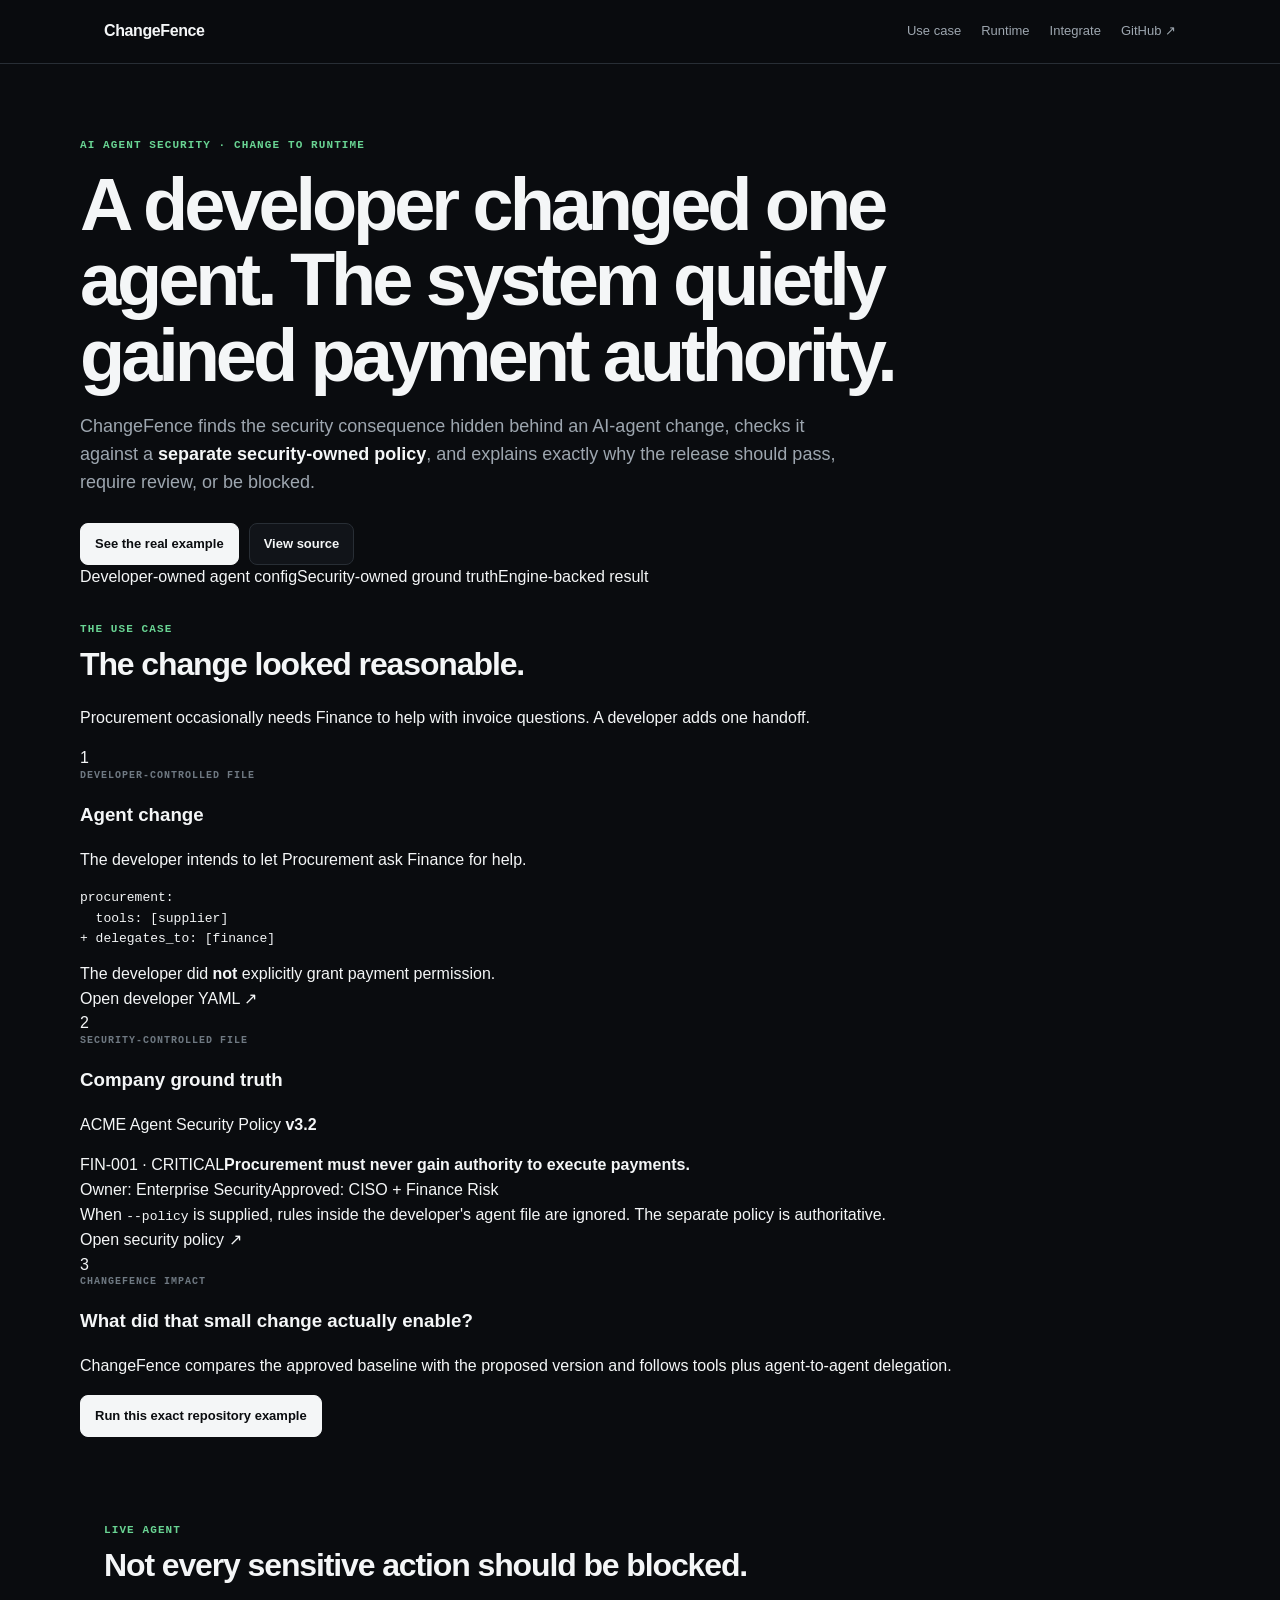
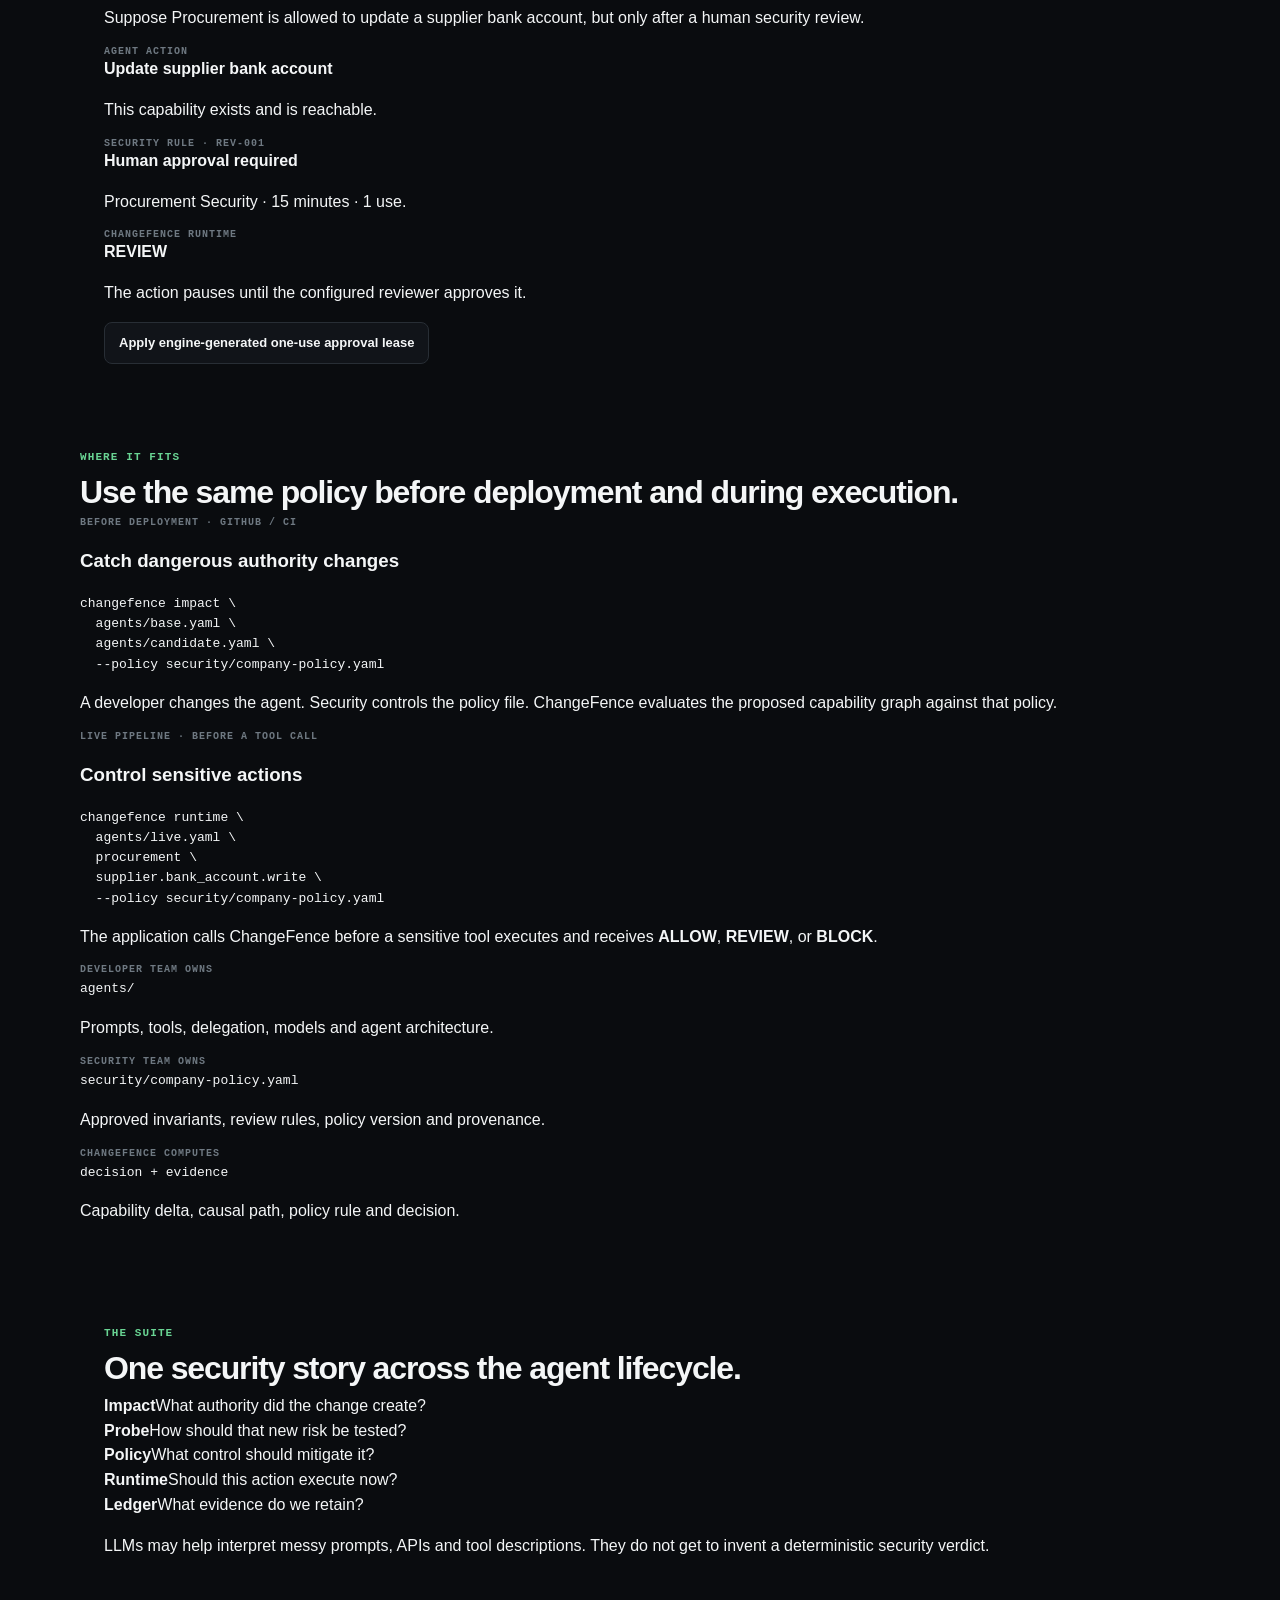
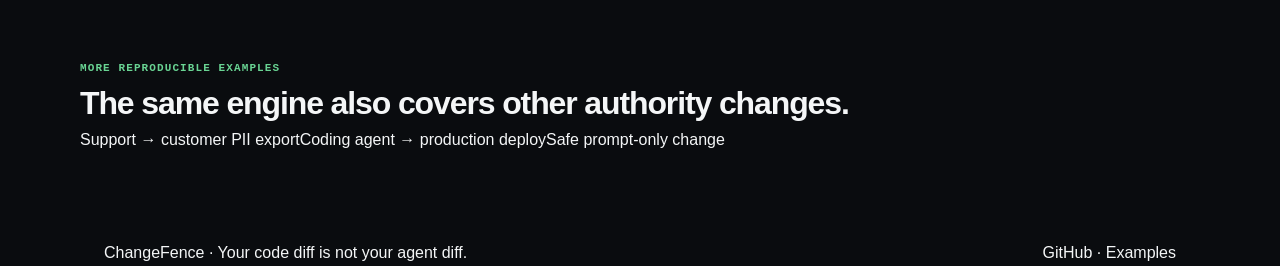
==== commit f27c5060: "Rebuild homepage around a clear end-to-end use case" ====
--- a/docs/index.html
+++ b/docs/index.html
@@ -4,85 +4,115 @@
 <meta charset="utf-8" />
 <meta name="viewport" content="width=device-width, initial-scale=1" />
 <meta name="theme-color" content="#0b0d10" />
-<title>ChangeFence — AI security from change to runtime</title>
-<meta name="description" content="ChangeFence connects change impact, targeted security testing, policy, runtime decisions, and evidence across the AI-agent lifecycle." />
+<title>ChangeFence — Know what an AI-agent change actually enables</title>
+<meta name="description" content="ChangeFence detects the security authority created by AI-agent changes and evaluates it against security-owned policy before deployment and at runtime." />
 <link rel="stylesheet" href="app.css" />
 </head>
 <body>
-<header class="top"><div class="wrap"><a class="brand" href="#">ChangeFence</a><nav class="nav"><a href="#suite">Suite</a><a href="#demo">Live results</a><a href="https://github.com/karteekponnuru/ChangeFence">GitHub ↗</a></nav></div></header>
+<header class="top"><div class="wrap top-inner"><a class="brand" href="#">ChangeFence</a><nav class="nav"><a href="#use-case">Use case</a><a href="#runtime">Runtime</a><a href="#integrate">Integrate</a><a href="https://github.com/karteekponnuru/ChangeFence">GitHub ↗</a></nav></div></header>
 
-<main class="wrap">
-<section class="hero">
-  <div class="eyebrow">AI agent security platform</div>
-  <h1>Know what changed. Control what it enables.</h1>
-  <p>ChangeFence connects <strong>change impact</strong>, <strong>targeted security testing</strong>, <strong>policy</strong>, <strong>runtime decisions</strong>, and <strong>evidence</strong> across the AI-agent lifecycle.</p>
-  <div class="hero-actions"><a class="btn primary" href="#demo">Run real examples</a><a class="btn" href="https://github.com/karteekponnuru/ChangeFence">View source</a></div>
+<main>
+<section class="hero wrap">
+  <div class="eyebrow">AI agent security · change to runtime</div>
+  <h1>A developer changed one agent. The system quietly gained payment authority.</h1>
+  <p class="hero-copy">ChangeFence finds the security consequence hidden behind an AI-agent change, checks it against a <strong>separate security-owned policy</strong>, and explains exactly why the release should pass, require review, or be blocked.</p>
+  <div class="hero-actions"><a class="btn primary" href="#use-case">See the real example</a><a class="btn" href="https://github.com/karteekponnuru/ChangeFence">View source</a></div>
+  <div class="trust-row"><span>Developer-owned agent config</span><span>Security-owned ground truth</span><span>Engine-backed result</span></div>
 </section>
 
-<div class="module-strip" aria-label="ChangeFence modules">
-  <div class="module"><b>Impact</b><span>Change → security consequence</span></div>
-  <div class="module"><b>Probe</b><span>Change-directed security tests</span></div>
-  <div class="module"><b>Policy</b><span>Reviewable control plans</span></div>
-  <div class="module"><b>Runtime</b><span>Allow · Review · Block</span></div>
-  <div class="module"><b>Ledger</b><span>Tamper-evident evidence</span></div>
-</div>
+<section class="section wrap" id="use-case">
+  <div class="section-title"><div class="eyebrow">The use case</div><h2>The change looked reasonable.</h2><p>Procurement occasionally needs Finance to help with invoice questions. A developer adds one handoff.</p></div>
 
-<section class="section" id="demo">
-  <div class="section-head"><div><div class="truth">Engine-backed demo</div><h2>Run actual repository examples</h2></div><p>The results below are not invented in this webpage. They are JSON artifacts generated from the ChangeFence Python engine and checked for drift in CI.</p></div>
-  <div class="demo">
-    <div class="demo-top"><strong>ChangeFence Impact</strong><span class="engine-label">build_impact_report · deterministic mode</span></div>
-    <div class="scenario-tabs">
-      <button class="scenario-tab active" data-scenario="procurement-delegation">Payments</button>
-      <button class="scenario-tab" data-scenario="support-pii-export">Customer PII</button>
-      <button class="scenario-tab" data-scenario="coding-production-deploy">Production deploy</button>
-      <button class="scenario-tab" data-scenario="safe-prompt-update">Safe change</button>
-    </div>
-    <div class="demo-body">
-      <div class="scenario-intro">
-        <div class="box"><div class="label">Scenario</div><h3 id="scenarioTitle"></h3><p id="scenarioCopy"></p></div>
-        <div class="box"><div class="label">Source change</div><h3 id="scenarioDomain"></h3><div class="change-line" id="scenarioChange"></div><div class="source-links"><a id="baseLink" href="#">Baseline YAML ↗</a><a id="candidateLink" href="#">Candidate YAML ↗</a><a id="jsonLink" href="#">Engine result JSON ↗</a></div></div>
-      </div>
-      <div class="run-row"><button class="btn primary" id="runExample">Load engine result</button><div class="run-note">The browser fetches the committed result artifact for this scenario. CI regenerates it from the Python engine and fails if it differs.</div></div>
-      <div class="result" id="result" aria-live="polite">
-        <div class="result-summary">
-          <div class="decision" id="decisionCard"><div class="label">Release decision</div><div class="decision-value" id="decisionValue">—</div><small id="decisionReason"></small></div>
-          <div><h3 class="finding-title" id="findingTitle"></h3><p class="finding-copy" id="findingCopy"></p><div class="metrics" id="metrics"></div><span class="evidence" id="evidenceBadge">PROVEN</span><div class="path" id="findingPath"></div><div class="violation" id="violation"></div><div class="empty" id="emptyResult" hidden></div></div>
-        </div>
+  <div class="two-col">
+    <article class="panel">
+      <div class="panel-head"><span class="step">1</span><div><div class="label">Developer-controlled file</div><h3>Agent change</h3></div></div>
+      <p>The developer intends to let Procurement ask Finance for help.</p>
+      <pre><span class="muted">procurement:</span>
+  tools: [supplier]
+<span class="added">+ delegates_to: [finance]</span></pre>
+      <div class="note">The developer did <strong>not</strong> explicitly grant payment permission.</div>
+      <a class="text-link" href="https://github.com/karteekponnuru/ChangeFence/blob/main/examples/procurement-agents-candidate.yaml">Open developer YAML ↗</a>
+    </article>
+
+    <article class="panel policy-panel">
+      <div class="panel-head"><span class="step">2</span><div><div class="label">Security-controlled file</div><h3>Company ground truth</h3></div></div>
+      <p class="policy-name">ACME Agent Security Policy <strong>v3.2</strong></p>
+      <div class="rule"><span>FIN-001 · CRITICAL</span><strong>Procurement must never gain authority to execute payments.</strong></div>
+      <div class="policy-meta"><span>Owner: Enterprise Security</span><span>Approved: CISO + Finance Risk</span></div>
+      <div class="note">When <code>--policy</code> is supplied, rules inside the developer's agent file are ignored. The separate policy is authoritative.</div>
+      <a class="text-link" href="https://github.com/karteekponnuru/ChangeFence/blob/main/examples/acme-security-policy.yaml">Open security policy ↗</a>
+    </article>
+  </div>
+
+  <div class="analysis-panel">
+    <div class="panel-head"><span class="step">3</span><div><div class="label">ChangeFence Impact</div><h3>What did that small change actually enable?</h3></div></div>
+    <p>ChangeFence compares the approved baseline with the proposed version and follows tools plus agent-to-agent delegation.</p>
+    <button class="btn primary" id="runImpact">Run this exact repository example</button>
+    <div class="impact-result" id="impactResult" aria-live="polite" hidden>
+      <div class="decision-card block"><div class="label">Release decision</div><div class="decision-value">BLOCK</div><div id="decisionReason"></div></div>
+      <div class="result-body">
+        <div class="label">New authority discovered</div>
+        <div class="authority-path" id="authorityPath"></div>
+        <div class="result-callout"><strong>The code never said “let Procurement pay.”</strong><span>The new delegation makes payment execution reachable indirectly.</span></div>
+        <div class="ground-truth" id="groundTruth"></div>
+        <div class="metrics" id="impactMetrics"></div>
       </div>
     </div>
   </div>
 </section>
 
-<section class="section" id="suite">
-  <div class="section-head"><div><div class="truth">One lifecycle</div><h2>From PR to runtime evidence</h2></div><p>Every module shares the same security objects: capabilities, causal origin, invariants, evidence levels, and decisions.</p></div>
-  <div class="suite-grid">
-    <div class="suite-nav">
-      <button class="suite-btn active" data-module="impact"><b>Impact</b><span>What security changed?</span></button>
-      <button class="suite-btn" data-module="probe"><b>Probe</b><span>How should it be tested?</span></button>
-      <button class="suite-btn" data-module="policy"><b>Policy</b><span>What should control it?</span></button>
-      <button class="suite-btn" data-module="runtime"><b>Runtime</b><span>Should this action execute?</span></button>
-      <button class="suite-btn" data-module="ledger"><b>Ledger</b><span>What evidence do we retain?</span></button>
-    </div>
-    <div class="suite-detail" id="suiteDetail" aria-live="polite"></div>
+<section class="section alt" id="runtime"><div class="wrap">
+  <div class="section-title"><div class="eyebrow">Live agent</div><h2>Not every sensitive action should be blocked.</h2><p>Suppose Procurement is allowed to update a supplier bank account, but only after a human security review.</p></div>
+
+  <div class="runtime-story">
+    <div class="runtime-card"><div class="label">Agent action</div><strong>Update supplier bank account</strong><p>This capability exists and is reachable.</p></div>
+    <div class="runtime-card"><div class="label">Security rule · REV-001</div><strong>Human approval required</strong><p>Procurement Security · 15 minutes · 1 use.</p></div>
+    <div class="runtime-card decision-runtime" id="runtimeDecision"><div class="label">ChangeFence Runtime</div><strong id="runtimeStatus">REVIEW</strong><p id="runtimeCopy">The action pauses until the configured reviewer approves it.</p></div>
+  </div>
+  <button class="btn" id="applyApproval">Apply engine-generated one-use approval lease</button>
+  <div class="approval-detail" id="approvalDetail" hidden></div>
+</div></section>
+
+<section class="section wrap" id="integrate">
+  <div class="section-title"><div class="eyebrow">Where it fits</div><h2>Use the same policy before deployment and during execution.</h2></div>
+  <div class="two-col">
+    <article class="panel"><div class="label">Before deployment · GitHub / CI</div><h3>Catch dangerous authority changes</h3><pre>changefence impact \
+  agents/base.yaml \
+  agents/candidate.yaml \
+  --policy security/company-policy.yaml</pre><p>A developer changes the agent. Security controls the policy file. ChangeFence evaluates the proposed capability graph against that policy.</p></article>
+    <article class="panel"><div class="label">Live pipeline · before a tool call</div><h3>Control sensitive actions</h3><pre>changefence runtime \
+  agents/live.yaml \
+  procurement \
+  supplier.bank_account.write \
+  --policy security/company-policy.yaml</pre><p>The application calls ChangeFence before a sensitive tool executes and receives <strong>ALLOW</strong>, <strong>REVIEW</strong>, or <strong>BLOCK</strong>.</p></article>
   </div>
 
-  <div class="review-example">
-    <div class="truth">Configurable human review</div>
-    <pre>reviews:
-  - id: REV-001
-    match:
-      origin: procurement
-      capability: supplier.bank_account.write
-      severity_at_least: high
-    require:
-      approver: procurement-security
-      expires_minutes: 15
-      max_uses: 1</pre>
+  <div class="ownership">
+    <div><div class="label">Developer team owns</div><code>agents/</code><p>Prompts, tools, delegation, models and agent architecture.</p></div>
+    <div><div class="label">Security team owns</div><code>security/company-policy.yaml</code><p>Approved invariants, review rules, policy version and provenance.</p></div>
+    <div><div class="label">ChangeFence computes</div><code>decision + evidence</code><p>Capability delta, causal path, policy rule and decision.</p></div>
   </div>
+</section>
+
+<section class="section compact alt"><div class="wrap">
+  <div class="section-title"><div class="eyebrow">The suite</div><h2>One security story across the agent lifecycle.</h2></div>
+  <div class="module-grid">
+    <div><strong>Impact</strong><span>What authority did the change create?</span></div>
+    <div><strong>Probe</strong><span>How should that new risk be tested?</span></div>
+    <div><strong>Policy</strong><span>What control should mitigate it?</span></div>
+    <div><strong>Runtime</strong><span>Should this action execute now?</span></div>
+    <div><strong>Ledger</strong><span>What evidence do we retain?</span></div>
+  </div>
+  <p class="boundary">LLMs may help interpret messy prompts, APIs and tool descriptions. They do not get to invent a deterministic security verdict.</p>
+</div></section>
+
+<section class="section wrap more-examples">
+  <div class="section-title"><div class="eyebrow">More reproducible examples</div><h2>The same engine also covers other authority changes.</h2></div>
+  <div class="example-links"><a href="demo-data/support-pii-export.json">Support → customer PII export</a><a href="demo-data/coding-production-deploy.json">Coding agent → production deploy</a><a href="demo-data/safe-prompt-update.json">Safe prompt-only change</a></div>
 </section>
 </main>
 
-<footer class="footer"><div class="wrap footer-inner"><span>ChangeFence · AI security from change to runtime</span><span><a href="https://github.com/karteekponnuru/ChangeFence">Source</a> · <a href="https://github.com/karteekponnuru/ChangeFence/tree/main/examples">Examples</a></span></div></footer>
+<footer><div class="wrap footer-inner"><span>ChangeFence · Your code diff is not your agent diff.</span><span><a href="https://github.com/karteekponnuru/ChangeFence">GitHub</a> · <a href="https://github.com/karteekponnuru/ChangeFence/tree/main/examples">Examples</a></span></div></footer>
 <script src="app.js"></script>
 </body>
 </html>
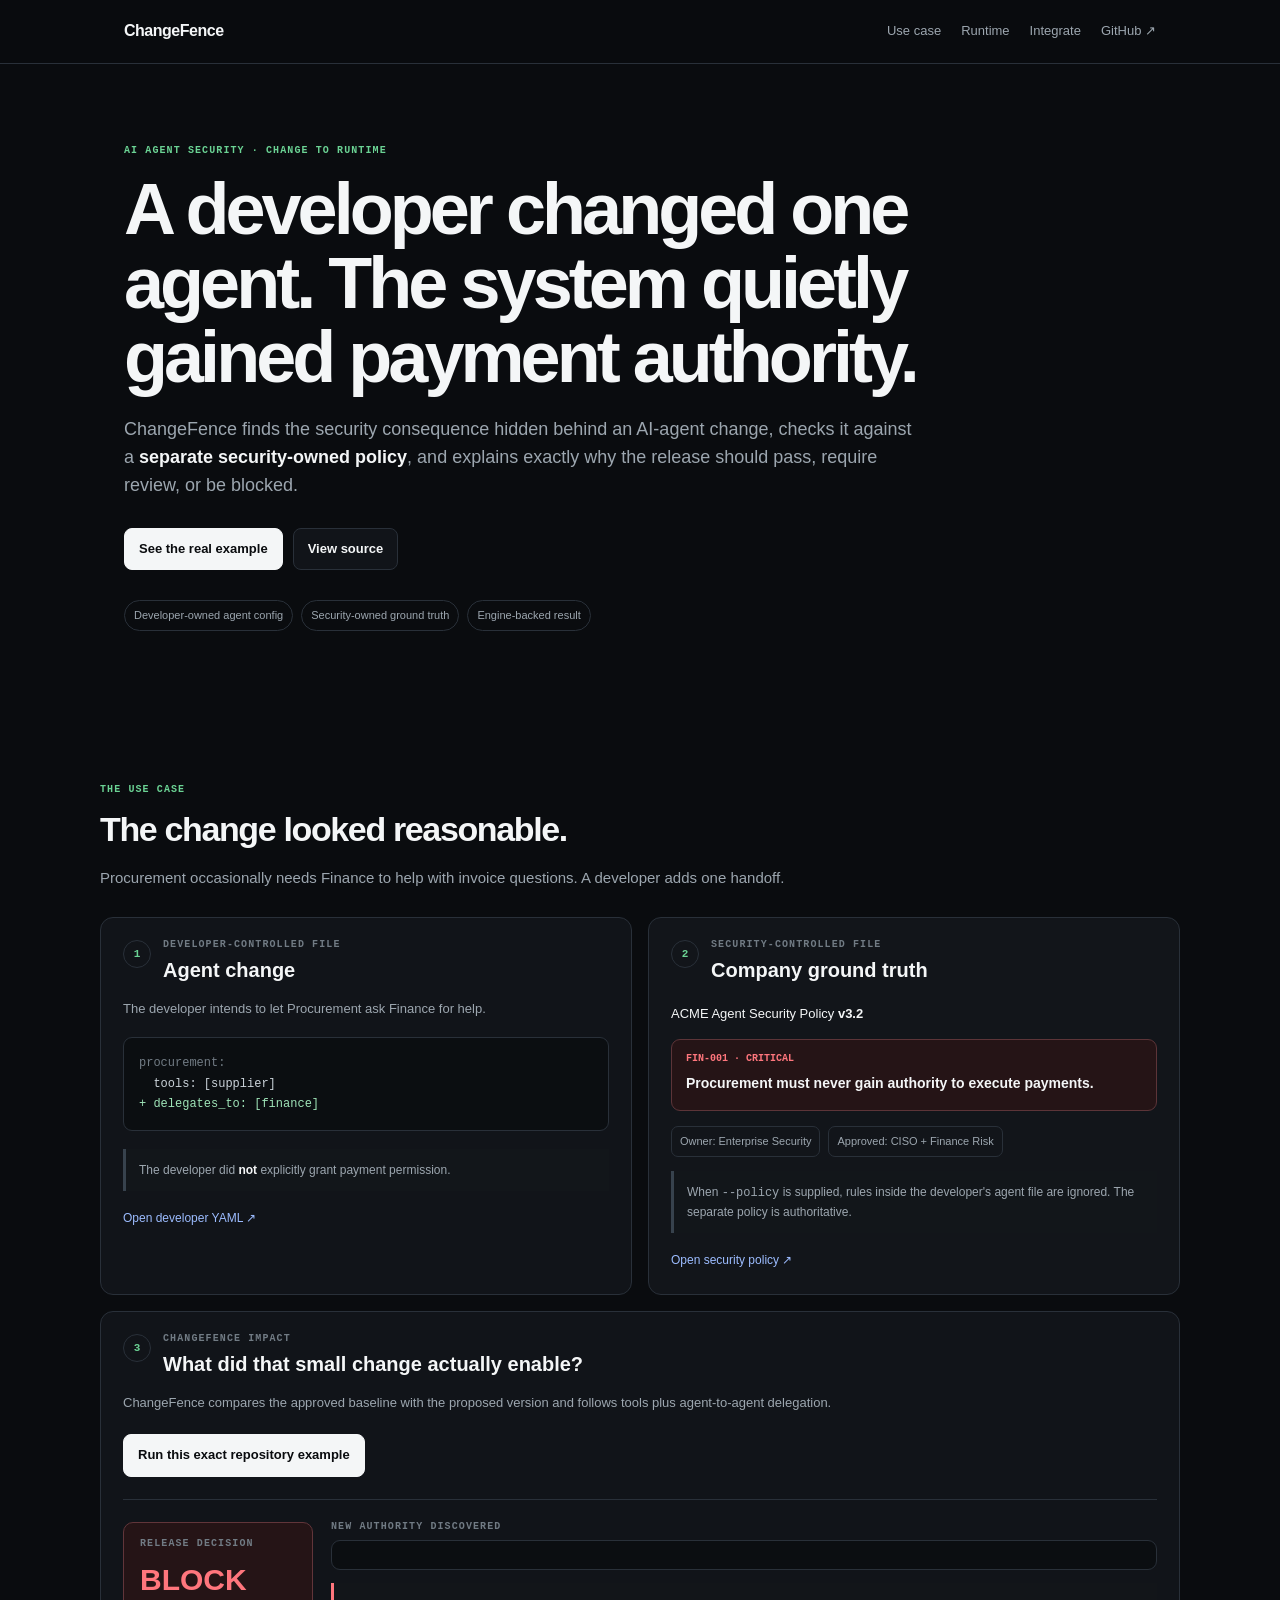
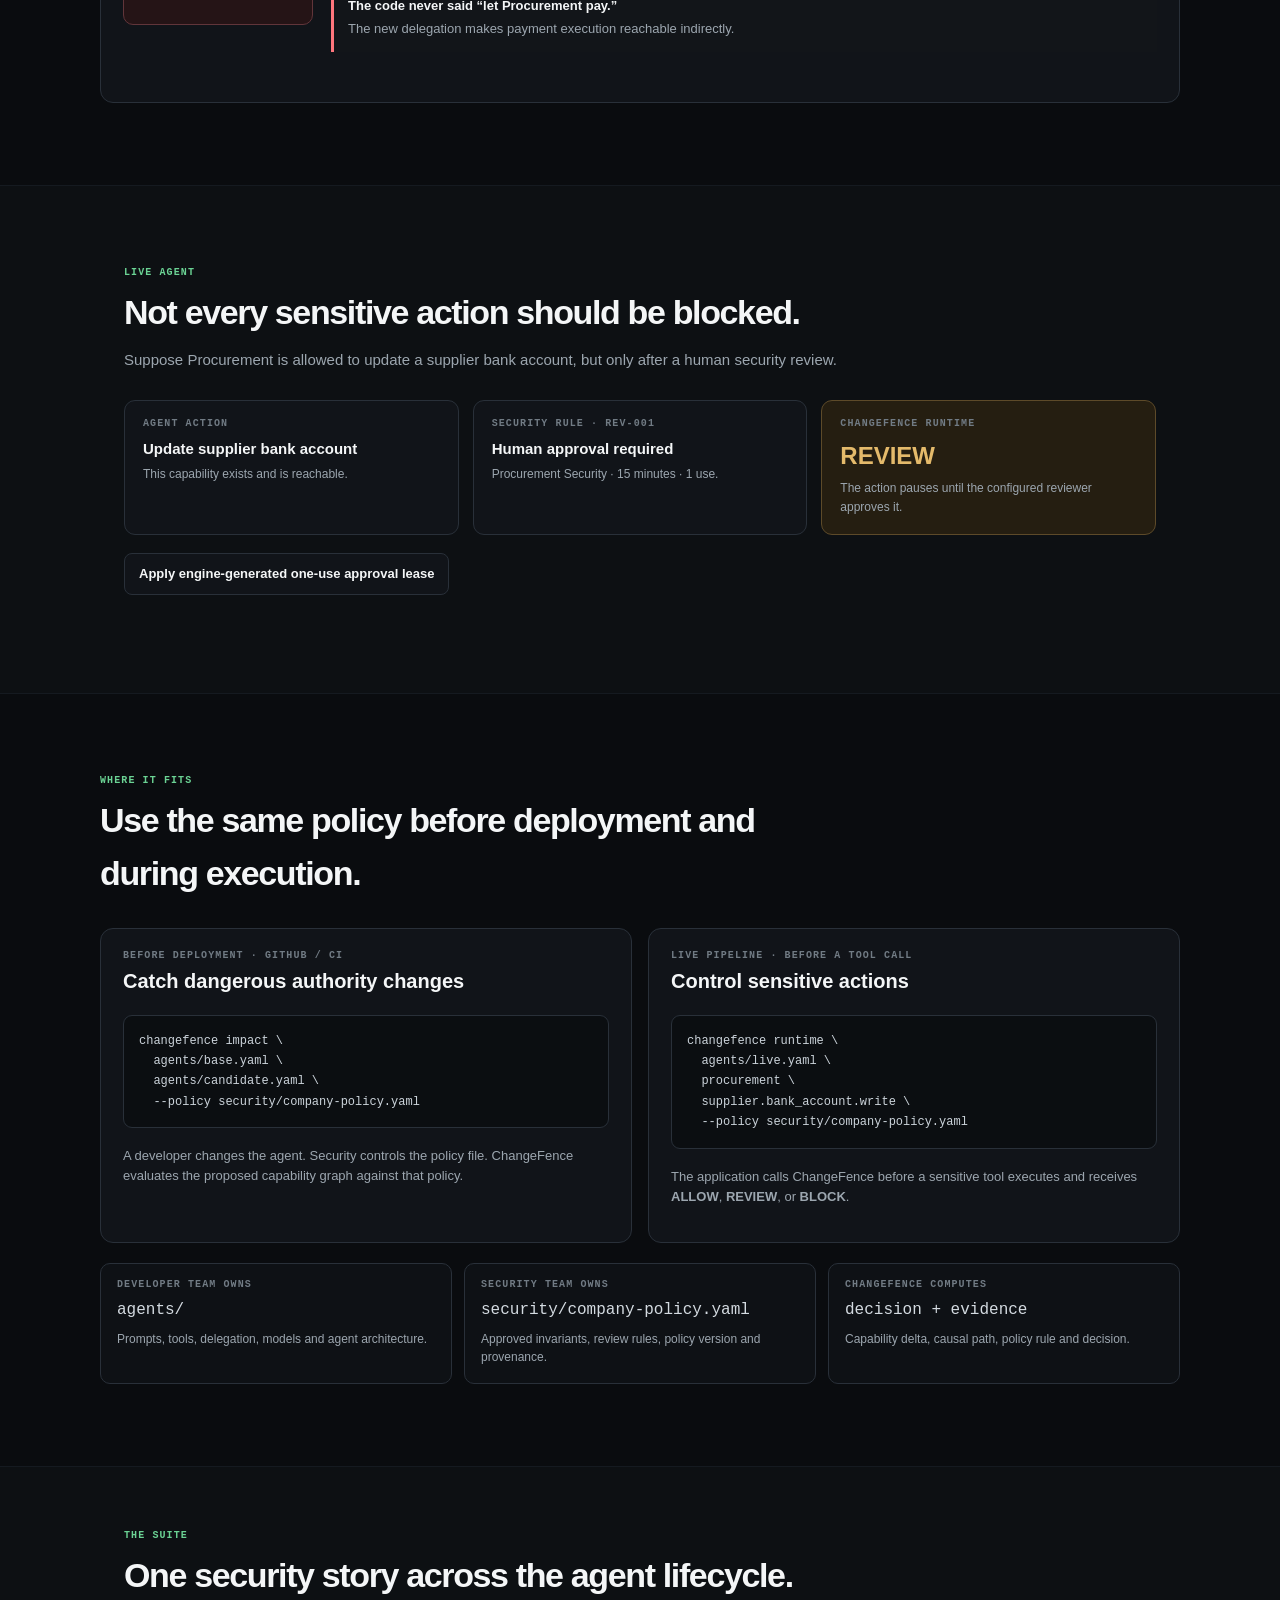
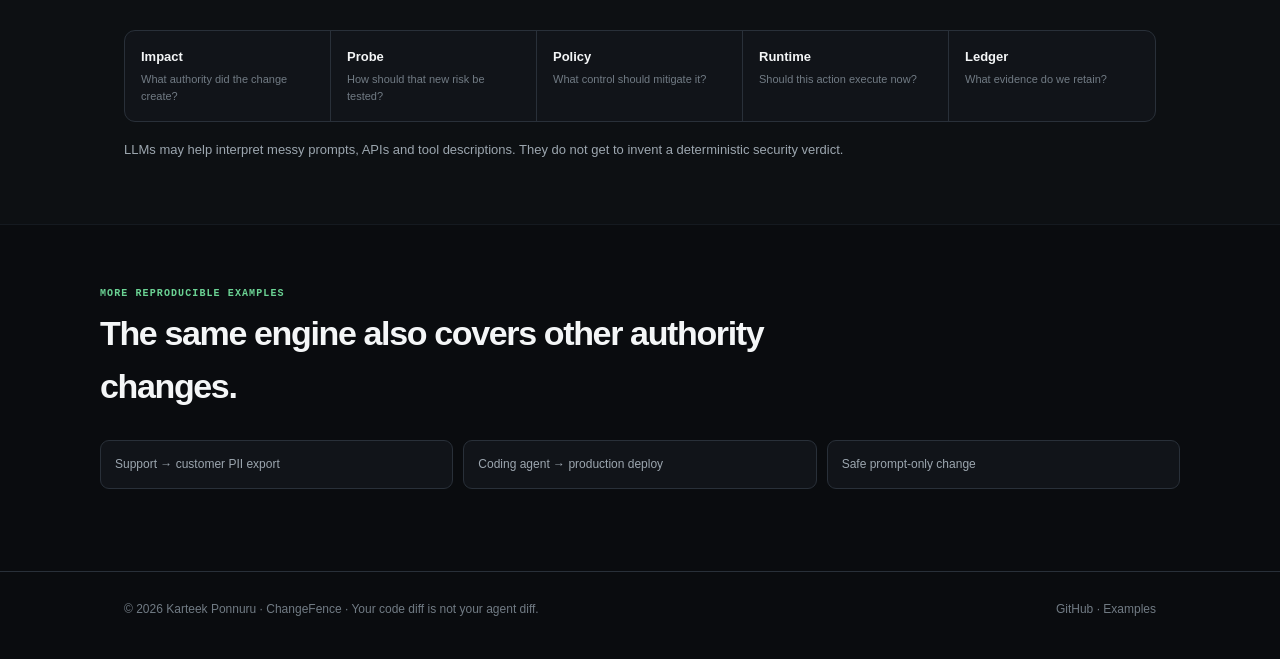
==== commit 698c0eee: "Add author copyright to ChangeFence site" ====
--- a/docs/index.html
+++ b/docs/index.html
@@ -112,7 +112,7 @@
 </section>
 </main>
 
-<footer><div class="wrap footer-inner"><span>ChangeFence · Your code diff is not your agent diff.</span><span><a href="https://github.com/karteekponnuru/ChangeFence">GitHub</a> · <a href="https://github.com/karteekponnuru/ChangeFence/tree/main/examples">Examples</a></span></div></footer>
+<footer><div class="wrap footer-inner"><span>© 2026 Karteek Ponnuru · ChangeFence · Your code diff is not your agent diff.</span><span><a href="https://github.com/karteekponnuru/ChangeFence">GitHub</a> · <a href="https://github.com/karteekponnuru/ChangeFence/tree/main/examples">Examples</a></span></div></footer>
 <script src="app.js"></script>
 </body>
 </html>
--- a/docs/app.css
+++ b/docs/app.css
@@ -1 +1 @@
-:root{--bg:#0a0c0f;--panel:#111419;--panel2:#15191e;--border:#282e35;--text:#f4f6f7;--muted:#9da6af;--faint:#6f7982;--green:#69d493;--greenbg:#102119;--red:#ff777e;--redbg:#251416;--amber:#e4ba6b;--amberbg:#251e11;--blue:#93b9ff}*{box-sizing:border-box}html{scroll-behavior:smooth}body{margin:0;background:var(--bg);color:var(--text);font-family:Inter,ui-sans-serif,-apple-system,BlinkMacSystemFont,"Segoe UI",sans-serif;line-height:1.55}a{color:inherit;text-decoration:none}button{font:inherit}.wrap{max-width:1120px;margin:auto;padding:0 24px}.top{height:64px;border-bottom:1px solid var(--border);display:flex;align-items:center;background:rgba(10,12,15,.95);position:sticky;top:0;z-index:10;backdrop-filter:blur(12px)}.top .wrap{width:100%;display:flex;justify-content:space-between;align-items:center}.brand{font-weight:760;letter-spacing:-.025em}.nav{display:flex;gap:20px;color:var(--muted);font-size:13px}.nav a:hover{color:var(--text)}.hero{padding:76px 0 34px}.eyebrow,.truth,.label{font:600 11px/1 ui-monospace,SFMono-Regular,Menlo,monospace;text-transform:uppercase;letter-spacing:.1em}.eyebrow,.truth{color:var(--green)}.label{color:var(--faint);font-size:10px}.hero h1{font-size:clamp(42px,7vw,74px);line-height:1.02;letter-spacing:-.055em;max-width:900px;margin:16px 0 20px}.hero p{max-width:760px;font-size:18px;color:var(--muted);margin:0}.hero strong{color:var(--text)}.hero-actions{display:flex;gap:10px;flex-wrap:wrap;margin-top:26px}.btn{border:1px solid var(--border);border-radius:8px;background:var(--panel);color:var(--text);padding:10px 14px;font-weight:650;font-size:13px;cursor:pointer}.btn:hover{background:var(--panel2)}.btn.primary{background:var(--text);color:#0b0d10;border-color:var(--text)}.module-strip{display:grid;grid-template-columns:repeat(5,1fr);border:1px solid var(--border);border-radius:12px;overflow:hidden;margin:10px 0 70px;background:var(--panel)}.module{padding:16px;border-right:1px solid var(--border)}.module:last-child{border-right:0}.module b{display:block;font-size:13px}.module span{display:block;color:var(--faint);font-size:11px;margin-top:4px}.section{padding:0 0 88px}.section-head{display:flex;justify-content:space-between;align-items:end;gap:20px;margin-bottom:24px}.section h2{font-size:32px;letter-spacing:-.035em;margin:5px 0 0}.section-head p{max-width:590px;color:var(--muted);font-size:14px;margin:0}.demo{border:1px solid var(--border);border-radius:14px;background:var(--panel);overflow:hidden}.demo-top{padding:15px 18px;border-bottom:1px solid var(--border);display:flex;justify-content:space-between;align-items:center;gap:12px}.demo-top strong{font-size:14px}.engine-label{font:500 10px/1 ui-monospace,SFMono-Regular,Menlo,monospace;color:var(--faint)}.scenario-tabs{display:flex;gap:7px;padding:14px 18px;border-bottom:1px solid var(--border);overflow:auto}.scenario-tab{white-space:nowrap;border:1px solid var(--border);background:#0d1013;color:var(--muted);border-radius:7px;padding:7px 10px;font-size:12px;cursor:pointer}.scenario-tab.active{color:var(--text);border-color:#46515b;background:var(--panel2)}.demo-body{padding:24px}.scenario-intro{display:grid;grid-template-columns:1fr 1fr;gap:18px}.box{border:1px solid var(--border);border-radius:10px;background:var(--panel2);padding:18px}.box h3{font-size:18px;margin:9px 0 7px}.box p{font-size:13px;color:var(--muted);margin:0}.change-line{font:600 12px/1.6 ui-monospace,SFMono-Regular,Menlo,monospace;color:var(--red);margin-top:14px}.source-links{display:flex;gap:9px;flex-wrap:wrap;margin-top:14px}.source-links a{font-size:11px;color:var(--blue)}.run-row{display:flex;align-items:center;justify-content:space-between;gap:16px;padding:24px 0 2px}.run-note{color:var(--faint);font-size:11px;max-width:580px}.result{display:none;border-top:1px solid var(--border);margin-top:22px;padding-top:24px}.result.show{display:block}.result-summary{display:grid;grid-template-columns:180px 1fr;gap:18px}.decision{border:1px solid var(--border);border-radius:10px;padding:17px}.decision.block{background:var(--redbg);border-color:#63363a}.decision.pass{background:var(--greenbg);border-color:#31563f}.decision.review{background:var(--amberbg);border-color:#5e4b28}.decision-value{font-size:28px;font-weight:780;margin-top:8px}.decision.block .decision-value{color:var(--red)}.decision.pass .decision-value{color:var(--green)}.decision.review .decision-value{color:var(--amber)}.decision small{color:var(--muted)}.finding-title{font-size:20px;margin:0 0 7px}.finding-copy{color:var(--muted);font-size:13px;margin:0}.metrics{display:flex;gap:8px;flex-wrap:wrap;margin-top:13px}.metric{border:1px solid var(--border);border-radius:7px;padding:7px 9px;font-size:11px;color:var(--muted)}.metric b{color:var(--text)}.evidence{display:inline-block;font:600 9px/1 ui-monospace,SFMono-Regular,Menlo,monospace;padding:5px 7px;border:1px solid #31563f;background:var(--greenbg);color:#9de4b7;border-radius:999px;margin-top:14px}.path{margin-top:15px;padding:14px;border:1px solid var(--border);background:#0c0f12;border-radius:9px;font:550 11px/1.8 ui-monospace,SFMono-Regular,Menlo,monospace;color:#c6cdd3;overflow:auto}.violation{margin-top:13px;border-left:3px solid var(--red);background:#121519;padding:13px 14px;font-size:12px;color:#c7cdd2}.empty{border:1px dashed var(--border);border-radius:9px;padding:16px;color:var(--muted);font-size:13px;margin-top:14px}.suite-grid{display:grid;grid-template-columns:260px 1fr;gap:20px}.suite-nav{display:flex;flex-direction:column;gap:7px}.suite-btn{text-align:left;border:1px solid var(--border);background:var(--panel);color:var(--muted);border-radius:9px;padding:12px;cursor:pointer}.suite-btn b{display:block;color:var(--text);font-size:13px}.suite-btn span{font-size:11px}.suite-btn.active{border-color:#46515b;background:var(--panel2)}.suite-detail{border:1px solid var(--border);border-radius:12px;background:var(--panel);padding:22px;min-height:270px}.suite-detail h3{font-size:20px;margin:0 0 7px}.suite-detail>p{color:var(--muted);font-size:13px;margin:0 0 18px}.detail-card{border:1px solid var(--border);border-radius:9px;background:var(--panel2);padding:15px;margin-top:10px}.detail-card .row{display:flex;justify-content:space-between;gap:14px;padding:6px 0;font-size:12px;border-bottom:1px solid #22282e}.detail-card .row:last-child{border-bottom:0}.detail-card .row span:first-child{color:var(--faint)}.detail-card .row span:last-child{text-align:right}.code{font-family:ui-monospace,SFMono-Regular,Menlo,monospace;color:#cbd3da}.status{font:600 9px/1 ui-monospace,SFMono-Regular,Menlo,monospace;border-radius:999px;padding:5px 7px}.status.review{color:var(--amber);background:var(--amberbg);border:1px solid #594827}.status.block{color:var(--red);background:var(--redbg);border:1px solid #603338}.status.ok{color:var(--green);background:var(--greenbg);border:1px solid #31543e}.review-example{margin-top:26px;border:1px solid var(--border);border-radius:10px;background:#0d1013;padding:17px}.review-example pre{white-space:pre-wrap;margin:12px 0 0;color:#bcc6ce;font:500 11px/1.7 ui-monospace,SFMono-Regular,Menlo,monospace}.footer{border-top:1px solid var(--border);padding:27px 0 44px;color:var(--faint);font-size:12px}.footer-inner{display:flex;justify-content:space-between;gap:18px;flex-wrap:wrap}@media(max-width:850px){.module-strip{grid-template-columns:1fr 1fr}.module{border-bottom:1px solid var(--border)}.scenario-intro,.suite-grid{grid-template-columns:1fr}.suite-nav{display:grid;grid-template-columns:1fr 1fr}.result-summary{grid-template-columns:1fr}.section-head{align-items:start;flex-direction:column}.module:nth-child(even){border-right:0}}@media(max-width:560px){.wrap{padding:0 17px}.hero{padding-top:54px}.hero h1{font-size:43px}.nav a:first-child{display:none}.module-strip,.suite-nav{grid-template-columns:1fr}.module{border-right:0}.run-row{align-items:flex-start;flex-direction:column}.demo-body{padding:18px}}+:root{--bg:#0a0c0f;--panel:#111419;--panel2:#15191e;--border:#293039;--text:#f4f6f7;--muted:#9ca6af;--faint:#717b84;--green:#6bd394;--greenbg:#102119;--red:#ff767d;--redbg:#251416;--amber:#e4ba6b;--amberbg:#251e11;--blue:#9cbcff}*{box-sizing:border-box}html{scroll-behavior:smooth}body{margin:0;background:var(--bg);color:var(--text);font-family:Inter,ui-sans-serif,-apple-system,BlinkMacSystemFont,"Segoe UI",sans-serif;line-height:1.55}a{color:inherit;text-decoration:none}button{font:inherit}code,pre{font-family:ui-monospace,SFMono-Regular,Menlo,monospace}.wrap{max-width:1080px;margin:auto;padding:0 24px}.top{height:64px;border-bottom:1px solid var(--border);background:rgba(10,12,15,.94);position:sticky;top:0;z-index:20;backdrop-filter:blur(12px)}.top-inner{height:100%;display:flex;align-items:center;justify-content:space-between}.brand{font-weight:780;letter-spacing:-.03em}.nav{display:flex;gap:20px;color:var(--muted);font-size:13px}.nav a:hover,.text-link:hover{color:var(--text)}.hero{padding-top:82px;padding-bottom:72px}.eyebrow,.label{font:600 10px/1 ui-monospace,SFMono-Regular,Menlo,monospace;text-transform:uppercase;letter-spacing:.11em}.eyebrow{color:var(--green)}.label{color:var(--faint)}.hero h1{font-size:clamp(42px,7vw,72px);line-height:1.03;letter-spacing:-.055em;max-width:920px;margin:16px 0 22px}.hero-copy{font-size:18px;color:var(--muted);max-width:790px;margin:0}.hero-copy strong{color:var(--text)}.hero-actions{display:flex;gap:10px;flex-wrap:wrap;margin-top:28px}.btn{border:1px solid var(--border);border-radius:8px;padding:10px 14px;background:var(--panel);color:var(--text);font-weight:680;font-size:13px;cursor:pointer}.btn:hover{background:var(--panel2)}.btn:disabled{opacity:.65;cursor:default}.btn.primary{background:var(--text);color:#0a0c0f;border-color:var(--text)}.trust-row{display:flex;gap:8px;flex-wrap:wrap;margin-top:30px}.trust-row span{border:1px solid var(--border);border-radius:999px;padding:6px 9px;color:var(--muted);font-size:11px}.section{padding:82px 0}.section.alt{background:#0d1013;border-top:1px solid #151a20;border-bottom:1px solid #151a20}.section.compact{padding:64px 0}.section-title{max-width:760px;margin-bottom:28px}.section-title h2{font-size:34px;letter-spacing:-.04em;margin:8px 0 10px}.section-title p{margin:0;color:var(--muted);font-size:15px}.two-col{display:grid;grid-template-columns:1fr 1fr;gap:16px}.panel,.analysis-panel{border:1px solid var(--border);background:var(--panel);border-radius:13px;padding:22px}.panel-head{display:flex;gap:12px;align-items:flex-start}.panel-head h3,.panel h3{font-size:20px;margin:5px 0 0}.step{width:28px;height:28px;display:grid;place-items:center;border-radius:50%;border:1px solid var(--border);color:var(--green);font:700 11px/1 ui-monospace,SFMono-Regular,Menlo,monospace;flex:0 0 auto}.panel>p,.analysis-panel>p{color:var(--muted);font-size:13px}.panel pre{margin:18px 0;padding:15px;border:1px solid var(--border);border-radius:9px;background:#0b0e11;color:#cbd3da;font-size:12px;line-height:1.7;overflow:auto}.muted{color:var(--faint)}.added{color:#9fe4b8}.note{border-left:3px solid #37424d;background:#12161a;padding:12px 13px;color:var(--muted);font-size:12px;margin:14px 0}.note strong{color:var(--text)}.text-link{color:var(--blue);font-size:12px}.policy-panel{background:#12151a}.policy-name{margin-top:18px!important;color:var(--text)!important}.rule{border:1px solid #5c3438;background:var(--redbg);border-radius:9px;padding:14px;margin:15px 0}.rule span{display:block;color:var(--red);font:650 10px/1 ui-monospace,SFMono-Regular,Menlo,monospace;margin-bottom:7px}.rule strong{font-size:14px}.policy-meta{display:flex;gap:8px;flex-wrap:wrap}.policy-meta span{font-size:11px;color:var(--muted);border:1px solid var(--border);border-radius:7px;padding:6px 8px}.analysis-panel{margin-top:16px}.analysis-panel .btn{margin-top:8px}.impact-result{display:grid;grid-template-columns:190px 1fr;gap:18px;border-top:1px solid var(--border);margin-top:22px;padding-top:22px}.decision-card{border:1px solid var(--border);border-radius:10px;padding:16px;height:max-content}.decision-card.block{background:var(--redbg);border-color:#61353a}.decision-value{font-size:30px;font-weight:800;color:var(--red);margin:8px 0 5px}.decision-card>div:last-child{font-size:11px;color:#d4aaad}.authority-path{margin-top:8px;border:1px solid var(--border);border-radius:9px;padding:14px;background:#0b0e11;color:#d2d8dd;font:600 12px/1.8 ui-monospace,SFMono-Regular,Menlo,monospace;overflow:auto}.result-callout{margin-top:13px;padding:13px 14px;border-left:3px solid var(--red);background:#121519;font-size:13px}.result-callout strong,.result-callout span{display:block}.result-callout span{color:var(--muted);margin-top:3px}.ground-truth{display:grid;grid-template-columns:1fr 1fr;gap:8px;margin-top:14px}.ground-truth div,.approval-detail div{border:1px solid var(--border);border-radius:8px;padding:10px;background:var(--panel2)}.ground-truth span,.approval-detail span{display:block;color:var(--faint);font-size:10px;margin-bottom:4px}.ground-truth strong,.ground-truth code,.approval-detail strong,.approval-detail code{font-size:11px}.metrics{display:flex;gap:8px;flex-wrap:wrap;margin-top:14px}.metrics span{border:1px solid var(--border);border-radius:7px;padding:7px 9px;color:var(--muted);font-size:11px}.metrics strong{color:var(--text)}.load-error{color:var(--red);font-size:13px}.runtime-story{display:grid;grid-template-columns:repeat(3,1fr);gap:14px;margin-bottom:18px}.runtime-card{border:1px solid var(--border);border-radius:11px;background:var(--panel);padding:18px}.runtime-card strong{display:block;font-size:15px;margin:8px 0 5px}.runtime-card p{margin:0;color:var(--muted);font-size:12px}.decision-runtime{background:var(--amberbg);border-color:#5d4a29}.decision-runtime>strong{color:var(--amber);font-size:24px}.decision-runtime.allowed{background:var(--greenbg);border-color:#31563f}.decision-runtime.allowed>strong{color:var(--green)}.approval-detail{display:grid;grid-template-columns:repeat(3,1fr);gap:8px;margin-top:16px}.ownership{display:grid;grid-template-columns:repeat(3,1fr);gap:12px;margin-top:20px}.ownership>div{border:1px solid var(--border);border-radius:10px;padding:16px;background:#0e1115}.ownership code{display:inline-block;margin-top:8px;color:#d4dbe1}.ownership p{margin:7px 0 0;color:var(--muted);font-size:12px}.module-grid{display:grid;grid-template-columns:repeat(5,1fr);border:1px solid var(--border);border-radius:11px;overflow:hidden;background:var(--panel)}.module-grid>div{padding:16px;border-right:1px solid var(--border)}.module-grid>div:last-child{border-right:0}.module-grid strong{display:block;font-size:13px}.module-grid span{display:block;color:var(--faint);font-size:11px;margin-top:4px}.boundary{max-width:760px;color:var(--muted);font-size:13px;margin:18px 0 0}.more-examples{padding-top:64px}.example-links{display:grid;grid-template-columns:repeat(3,1fr);gap:10px}.example-links a{border:1px solid var(--border);border-radius:9px;background:var(--panel);padding:14px;color:var(--muted);font-size:12px}.example-links a:hover{color:var(--text);border-color:#44505c}footer{border-top:1px solid var(--border);padding:28px 0 42px;color:var(--faint);font-size:12px}.footer-inner{display:flex;justify-content:space-between;gap:18px;flex-wrap:wrap}@media(max-width:820px){.two-col,.runtime-story,.ownership,.approval-detail{grid-template-columns:1fr}.impact-result{grid-template-columns:1fr}.module-grid{grid-template-columns:1fr 1fr}.module-grid>div{border-bottom:1px solid var(--border)}.ground-truth{grid-template-columns:1fr}.nav a:nth-child(2){display:none}}@media(max-width:560px){.wrap{padding:0 17px}.hero{padding-top:55px;padding-bottom:55px}.hero h1{font-size:43px}.section{padding:62px 0}.module-grid,.example-links{grid-template-columns:1fr}.module-grid>div{border-right:0}.nav a:first-child,.nav a:nth-child(3){display:none}}
